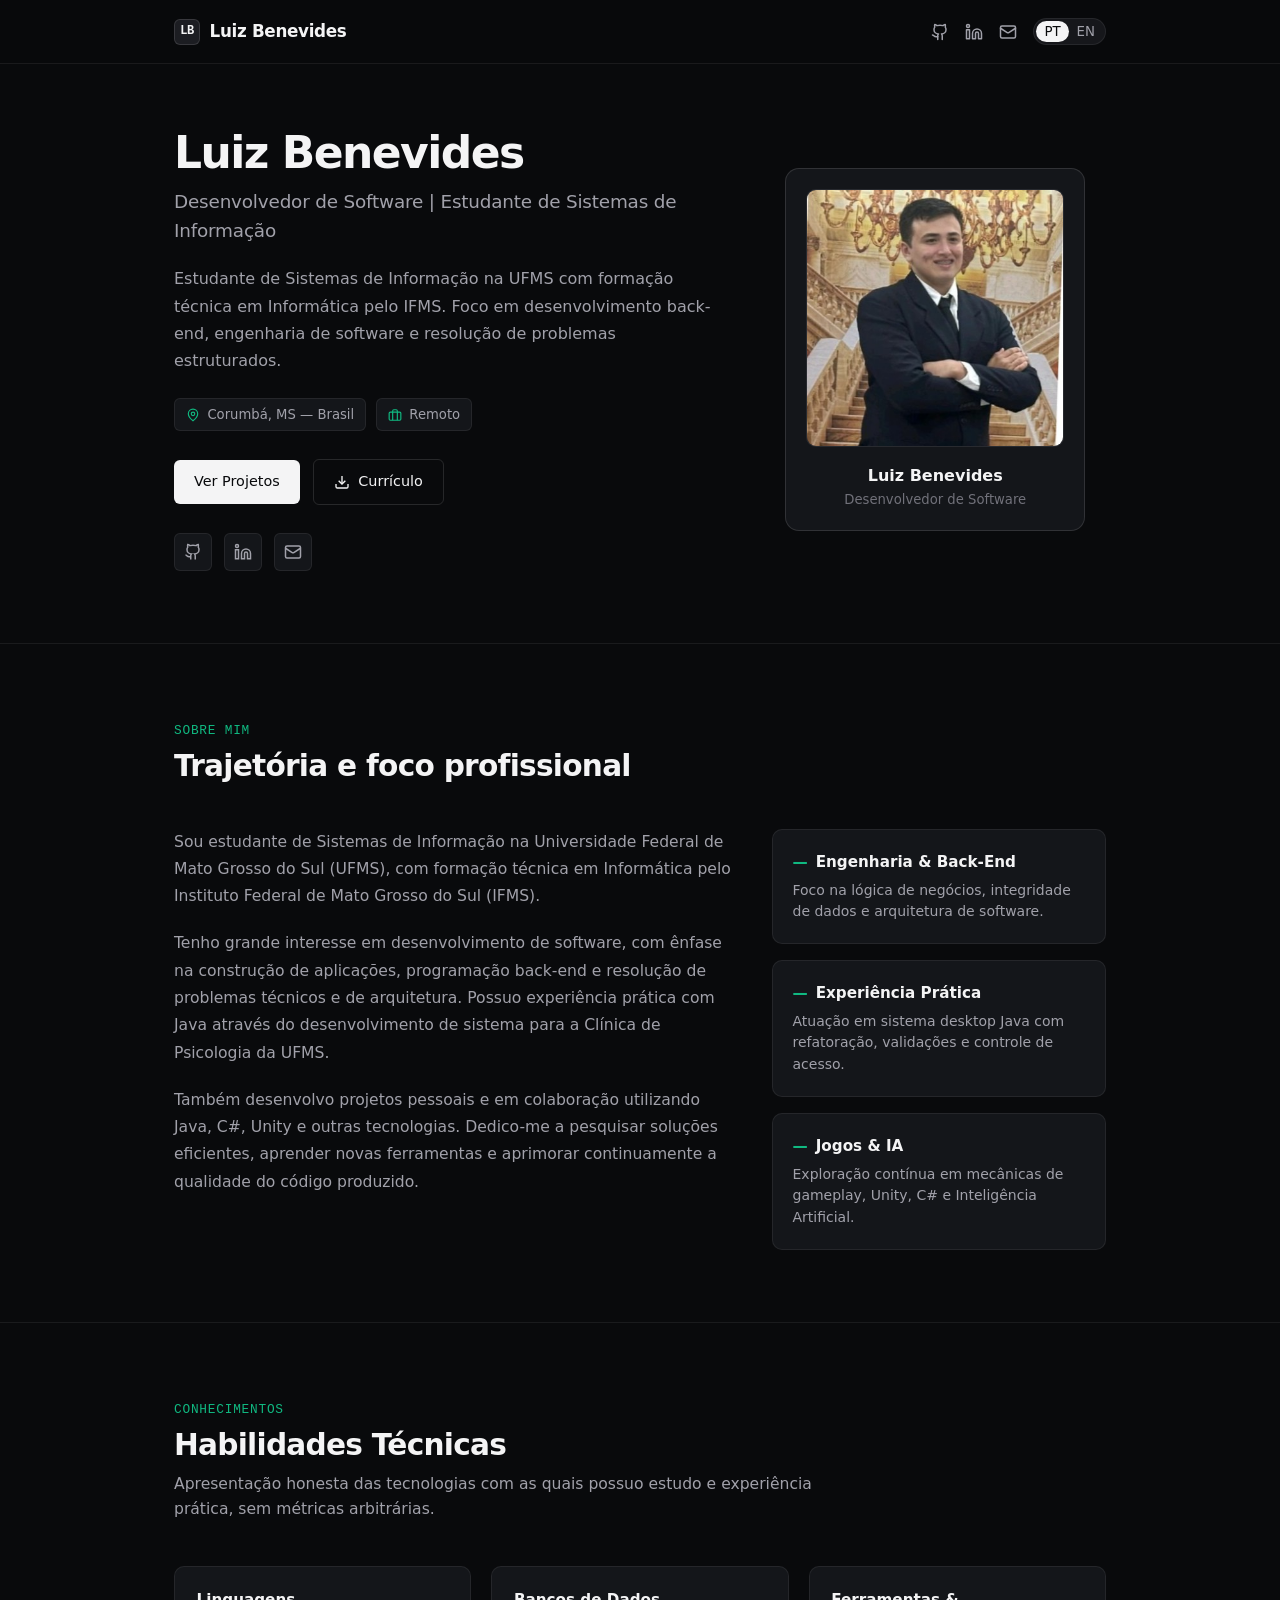
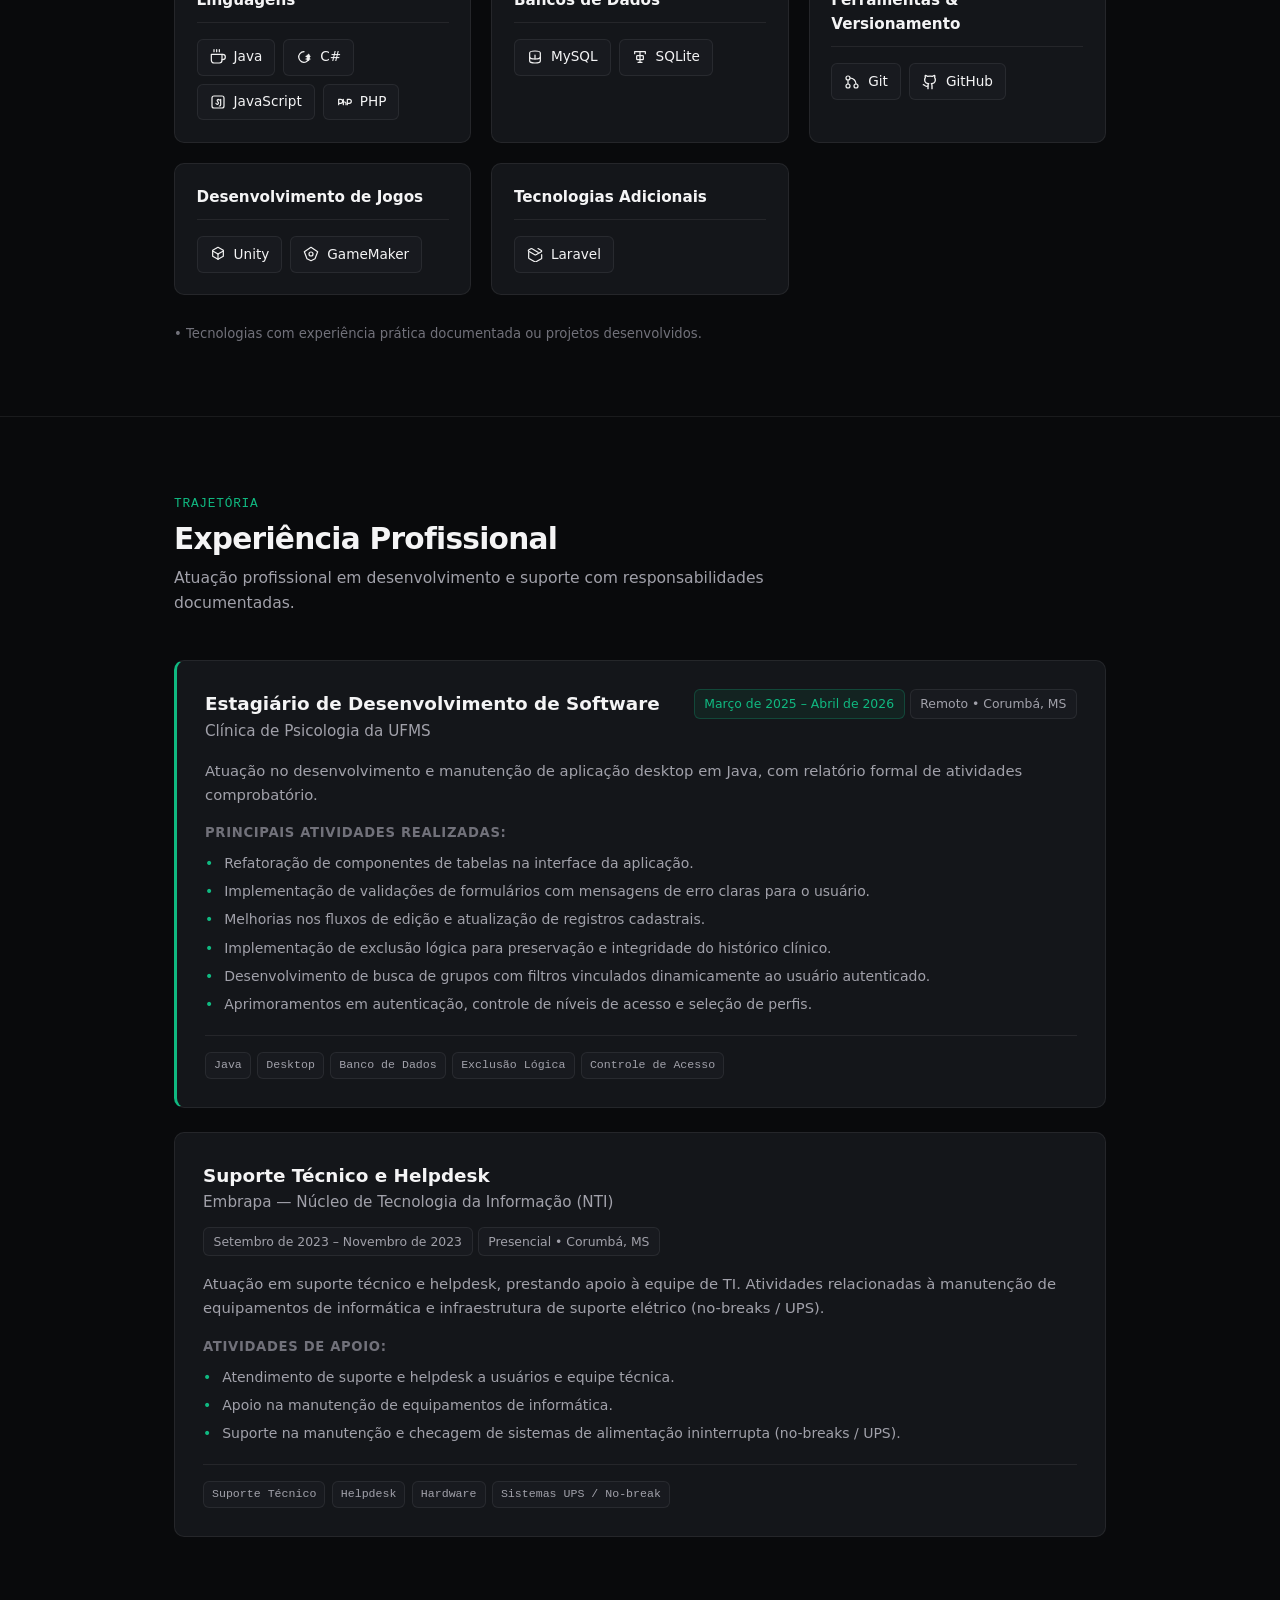
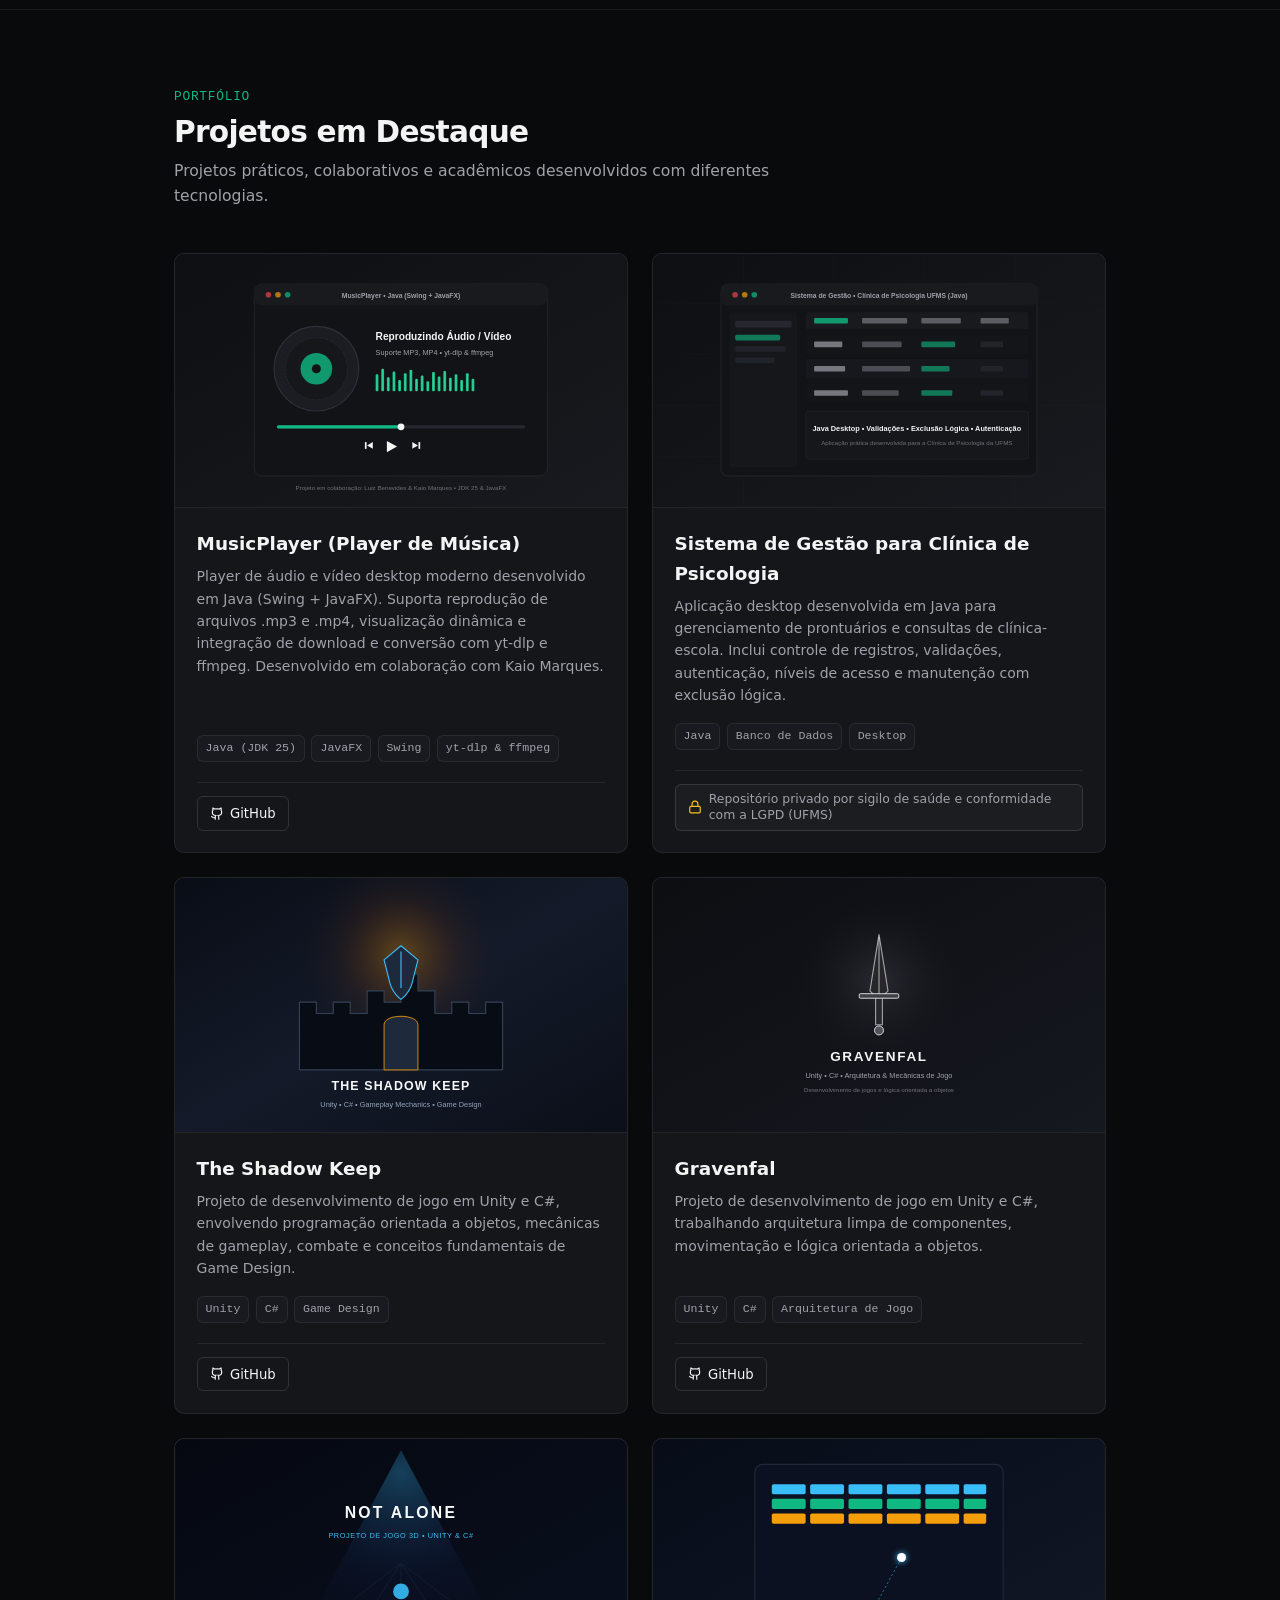
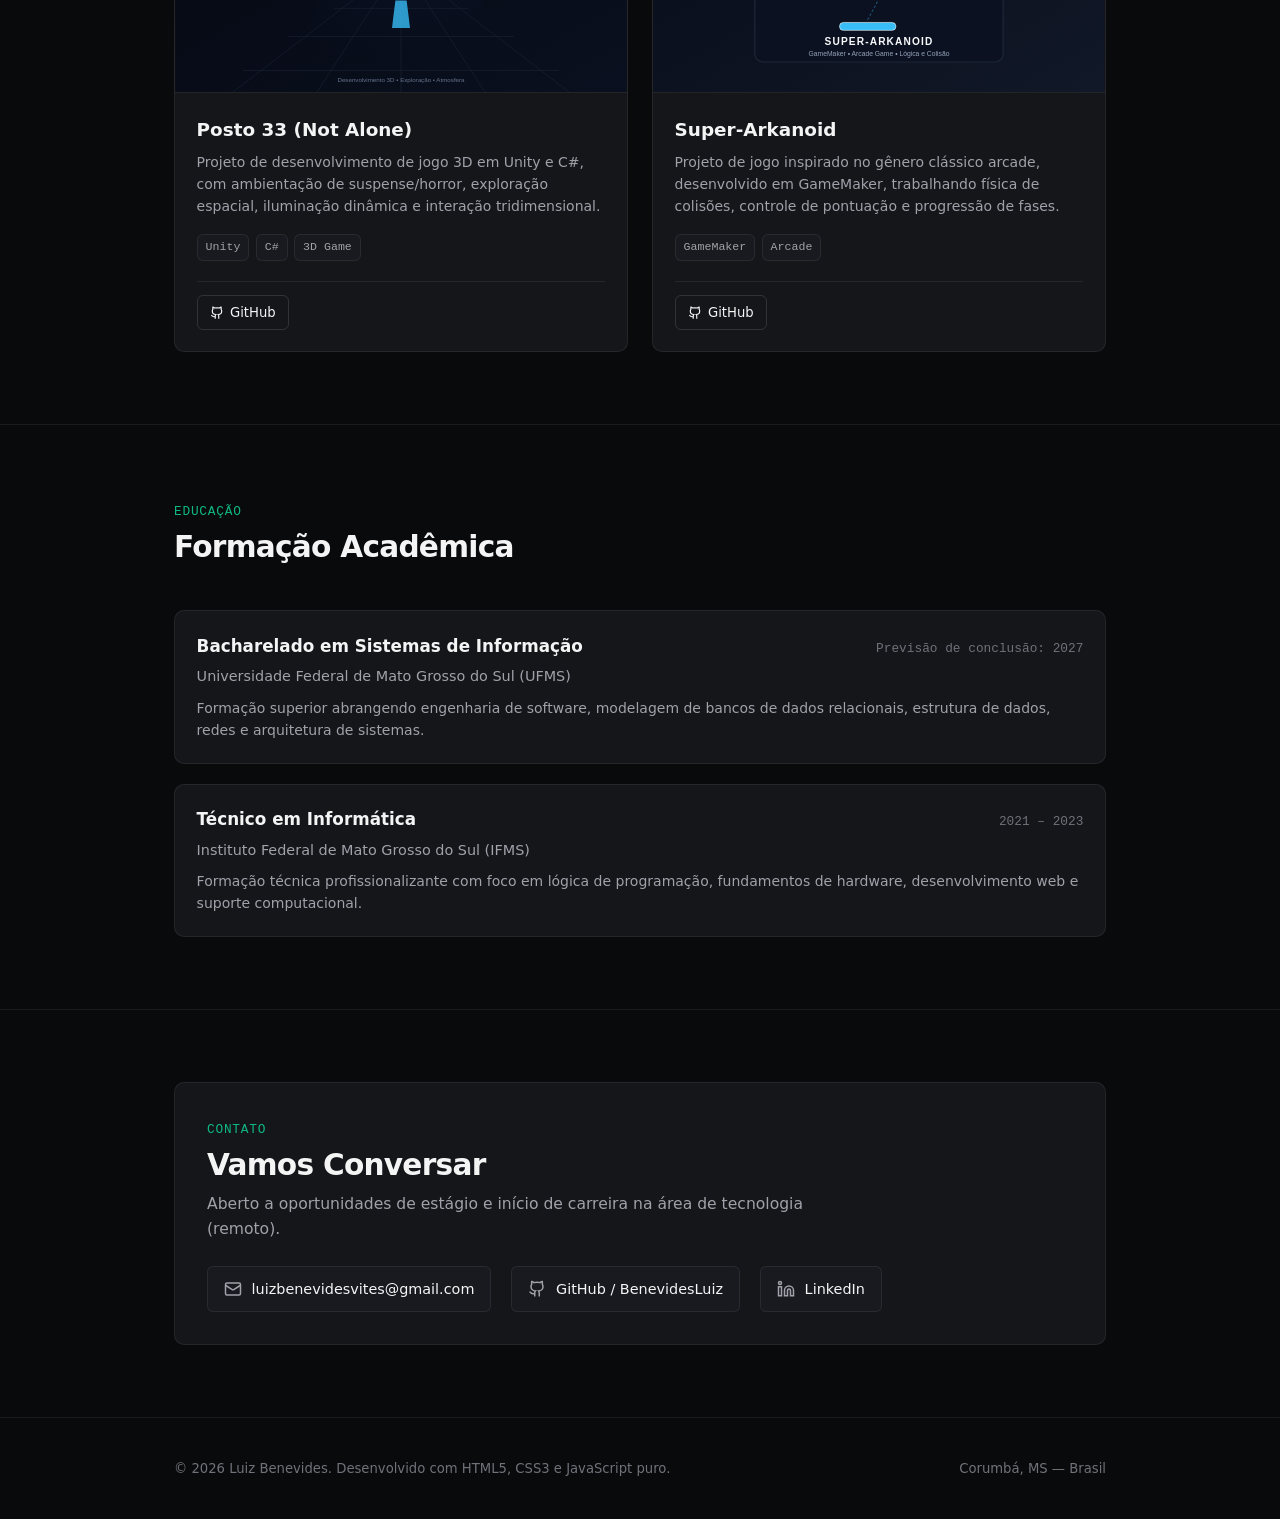
==== index.html @ 34d657f1 "feat: implementa portfolio profissional dark minimalista com i18n e curriculos ats" ====
<!DOCTYPE html>
<html lang="pt-BR">
<head>
  <meta charset="UTF-8">
  <meta name="viewport" content="width=device-width, initial-scale=1.0">
  <meta name="color-scheme" content="dark">
  
  <title>Luiz Benevides | Desenvolvedor de Software | Sistemas de Informação</title>
  
  <!-- SEO & Metadados -->
  <meta name="description" content="Portfólio profissional de Luiz Benevides. Desenvolvedor de Software com preferência em Back-End e Engenharia de Software. Estudante de Sistemas de Informação (UFMS).">
  <meta name="author" content="Luiz Benevides">
  <meta name="robots" content="index, follow">
  <link rel="canonical" href="https://benevidesluiz.github.io/">

  <!-- Open Graph -->
  <meta property="og:type" content="website">
  <meta property="og:url" content="https://benevidesluiz.github.io/">
  <meta property="og:title" content="Luiz Benevides | Desenvolvedor de Software">
  <meta property="og:description" content="Portfólio profissional de Luiz Benevides. Projetos práticos em Java, Unity, C#, bancos de dados e desenvolvimento de software.">
  <meta property="og:image" content="assets/images/luiz-benevides.jpg">
  <meta property="og:locale" content="pt_BR">
  <meta property="og:locale:alternate" content="en_US">

  <!-- Favicon SVG -->
  <link rel="icon" type="image/svg+xml" href="assets/icons/favicon.svg">

  <!-- Estilos CSS -->
  <link rel="stylesheet" href="css/style.css">
</head>
<body>
  <!-- Link acessível para navegação por teclado -->
  <a href="#main-content" class="skip-link" data-i18n="skipLink">Pular para o conteúdo principal</a>

  <!-- =========================================================================
       Cabeçalho Minimalista
       ========================================================================= -->
  <header class="site-header">
    <div class="container nav-container">
      <a href="#inicio" class="logo" aria-label="Luiz Benevides">
        <span class="logo-symbol" aria-hidden="true">LB</span>
        <span>Luiz Benevides</span>
      </a>

      <!-- Ações Rápidas: Redes Sociais e Seletor de Idioma -->
      <div class="nav-right-actions">
        <a href="https://github.com/BenevidesLuiz" target="_blank" rel="noopener noreferrer" class="header-social-link" aria-label="GitHub de Luiz Benevides">
          <svg viewBox="0 0 24 24" fill="none" stroke="currentColor" stroke-width="2" stroke-linecap="round" stroke-linejoin="round" aria-hidden="true"><path d="M15 22v-4a4.8 4.8 0 0 0-1-3.5c3 0 6-2 6-5.5.08-1.25-.27-2.48-1-3.5.28-1.15.28-2.35 0-3.5 0 0-1 0-3 1.5-2.64-.5-5.36-.5-8 0C6 2 5 2 5 2c-.3 1.15-.3 2.35 0 3.5A5.403 5.403 0 0 0 4 9c0 3.5 3 5.5 6 5.5-.39.49-.68 1.05-.85 1.65-.17.6-.22 1.23-.15 1.85v4"></path><path d="M9 18c-4.51 2-5-2-7-2"></path></svg>
        </a>
        <a href="https://www.linkedin.com/in/luiz-felipe-quevedo-benevides-a26a342bb/" target="_blank" rel="noopener noreferrer" class="header-social-link" aria-label="LinkedIn de Luiz Benevides">
          <svg viewBox="0 0 24 24" fill="none" stroke="currentColor" stroke-width="2" stroke-linecap="round" stroke-linejoin="round" aria-hidden="true"><path d="M16 8a6 6 0 0 1 6 6v7h-4v-7a2 2 0 0 0-2-2 2 2 0 0 0-2 2v7h-4v-7a6 6 0 0 1 6-6z"></path><rect x="2" y="9" width="4" height="12"></rect><circle cx="4" cy="4" r="2"></circle></svg>
        </a>
        <a href="mailto:luizbenevidesvites@gmail.com" class="header-social-link" aria-label="E-mail de Luiz Benevides">
          <svg viewBox="0 0 24 24" fill="none" stroke="currentColor" stroke-width="2" stroke-linecap="round" stroke-linejoin="round" aria-hidden="true"><rect width="20" height="16" x="2" y="4" rx="2"></rect><path d="m22 7-8.97 5.7a1.94 1.94 0 0 1-2.06 0L2 7"></path></svg>
        </a>

        <!-- Seletor de Idioma -->
        <div class="lang-switch" role="group" aria-label="Seleção de idioma">
          <button type="button" class="lang-btn active" data-lang="pt" aria-pressed="true">PT</button>
          <button type="button" class="lang-btn" data-lang="en" aria-pressed="false">EN</button>
        </div>
      </div>
    </div>
  </header>

  <!-- =========================================================================
       Conteúdo Principal
       ========================================================================= -->
  <main id="main-content">
    
    <!-- -----------------------------------------------------------------------
         1. Seção Apresentação (Hero)
         ----------------------------------------------------------------------- -->
    <section id="inicio" class="section hero-section">
      <div class="container">
        <div class="hero-grid">
          <div class="hero-content">
            <h1 class="hero-title">Luiz Benevides</h1>
            <p class="hero-role" data-i18n="heroRole">Desenvolvedor de Software | Estudante de Sistemas de Informação</p>

            <p class="hero-bio" data-i18n="heroBio">
              Estudante de Sistemas de Informação na UFMS com formação técnica em Informática pelo IFMS. Foco em desenvolvimento back-end, engenharia de software e resolução de problemas estruturados.
            </p>

            <!-- Metadados de Localização e Modalidade -->
            <div class="hero-chips">
              <span class="info-chip">
                <svg viewBox="0 0 24 24" fill="none" stroke="currentColor" stroke-width="2" aria-hidden="true"><path d="M20 10c0 6-8 12-8 12s-8-6-8-12a8 8 0 0 1 16 0Z"></path><circle cx="12" cy="10" r="3"></circle></svg>
                <span data-i18n="chipLocation">Corumbá, MS — Brasil</span>
              </span>
              <span class="info-chip">
                <svg viewBox="0 0 24 24" fill="none" stroke="currentColor" stroke-width="2" aria-hidden="true"><rect width="20" height="14" x="2" y="7" rx="2" ry="2"></rect><path d="M16 21V5a2 2 0 0 0-2-2h-4a2 2 0 0 0-2 2v16"></path></svg>
                <span data-i18n="chipModality">Remoto</span>
              </span>
            </div>

            <!-- Botões Principais -->
            <div class="hero-actions">
              <a href="#projetos" class="btn btn-primary" data-i18n="btnViewProjects">Ver Projetos</a>
              <!-- Botão Currículo (abre e/ou baixa direto o PDF ATS no idioma ativo) -->
              <a href="assets/docs/Luiz_Benevides_CV_PT.pdf" download="Luiz_Benevides_CV_PT.pdf" target="_blank" class="btn btn-outline" id="download-cv-btn" aria-label="Abrir e baixar Currículo em PDF">
                <svg class="btn-icon" viewBox="0 0 24 24" fill="none" stroke="currentColor" stroke-width="2" aria-hidden="true"><path d="M21 15v4a2 2 0 0 1-2 2H5a2 2 0 0 1-2-2v-4"></path><polyline points="7 10 12 15 17 10"></polyline><line x1="12" y1="15" x2="12" y2="3"></line></svg>
                <span data-i18n="btnCV">Currículo</span>
              </a>
            </div>

            <!-- Links Rápidos de Redes Sociais no Hero -->
            <div class="hero-socials">
              <a href="https://github.com/BenevidesLuiz" target="_blank" rel="noopener noreferrer" class="social-link" aria-label="GitHub de Luiz Benevides">
                <svg viewBox="0 0 24 24" fill="none" stroke="currentColor" stroke-width="2" aria-hidden="true"><path d="M15 22v-4a4.8 4.8 0 0 0-1-3.5c3 0 6-2 6-5.5.08-1.25-.27-2.48-1-3.5.28-1.15.28-2.35 0-3.5 0 0-1 0-3 1.5-2.64-.5-5.36-.5-8 0C6 2 5 2 5 2c-.3 1.15-.3 2.35 0 3.5A5.403 5.403 0 0 0 4 9c0 3.5 3 5.5 6 5.5-.39.49-.68 1.05-.85 1.65-.17.6-.22 1.23-.15 1.85v4"></path><path d="M9 18c-4.51 2-5-2-7-2"></path></svg>
              </a>
              <a href="https://www.linkedin.com/in/luiz-felipe-quevedo-benevides-a26a342bb/" target="_blank" rel="noopener noreferrer" class="social-link" aria-label="LinkedIn de Luiz Benevides">
                <svg viewBox="0 0 24 24" fill="none" stroke="currentColor" stroke-width="2" aria-hidden="true"><path d="M16 8a6 6 0 0 1 6 6v7h-4v-7a2 2 0 0 0-2-2 2 2 0 0 0-2 2v7h-4v-7a6 6 0 0 1 6-6z"></path><rect x="2" y="9" width="4" height="12"></rect><circle cx="4" cy="4" r="2"></circle></svg>
              </a>
              <a href="mailto:luizbenevidesvites@gmail.com" class="social-link" aria-label="Enviar e-mail para luizbenevidesvites@gmail.com">
                <svg viewBox="0 0 24 24" fill="none" stroke="currentColor" stroke-width="2" aria-hidden="true"><rect width="20" height="16" x="2" y="4" rx="2"></rect><path d="m22 7-8.97 5.7a1.94 1.94 0 0 1-2.06 0L2 7"></path></svg>
              </a>
            </div>
          </div>

          <!-- Moldura com a Foto Real de Luiz Benevides -->
          <div class="hero-visual">
            <div class="hero-photo-card">
              <div class="hero-photo-frame">
                <img src="assets/images/luiz-benevides.jpg" alt="Foto de perfil de Luiz Benevides" class="hero-avatar-img" width="300" height="300" loading="eager">
              </div>
              <div class="hero-photo-info">
                <p class="hero-photo-name">Luiz Benevides</p>
                <p class="hero-photo-sub" data-i18n="avatarCaption">Desenvolvedor de Software</p>
              </div>
            </div>
          </div>
        </div>
      </div>
    </section>

    <!-- -----------------------------------------------------------------------
         2. Seção Sobre Mim
         ----------------------------------------------------------------------- -->
    <section id="sobre" class="section section-divider">
      <div class="container">
        <header class="section-header">
          <span class="section-tag" data-i18n="aboutTag">Sobre mim</span>
          <h2 class="section-title" data-i18n="aboutTitle">Trajetória e foco profissional</h2>
        </header>

        <div class="about-grid">
          <div class="about-text">
            <p data-i18n="aboutP1">
              Sou estudante de Sistemas de Informação na Universidade Federal de Mato Grosso do Sul (UFMS), com formação técnica em Informática pelo Instituto Federal de Mato Grosso do Sul (IFMS).
            </p>
            <p data-i18n="aboutP2">
              Tenho grande interesse em desenvolvimento de software, com ênfase na construção de aplicações, programação back-end e resolução de problemas técnicos e de arquitetura. Possuo experiência prática com Java através do desenvolvimento de sistema para a Clínica de Psicologia da UFMS.
            </p>
            <p data-i18n="aboutP3">
              Também desenvolvo projetos pessoais e em colaboração utilizando Java, C#, Unity e outras tecnologias. Dedico-me a pesquisar soluções eficientes, aprender novas ferramentas e aprimorar continuamente a qualidade do código produzido.
            </p>
          </div>

          <div class="about-highlights">
            <div class="highlight-box">
              <h3 class="highlight-title" data-i18n="pillar1Title">Engenharia &amp; Back-End</h3>
              <p class="highlight-desc" data-i18n="pillar1Desc">
                Foco na lógica de negócios, integridade de dados e arquitetura de software.
              </p>
            </div>

            <div class="highlight-box">
              <h3 class="highlight-title" data-i18n="pillar2Title">Experiência Prática</h3>
              <p class="highlight-desc" data-i18n="pillar2Desc">
                Atuação em sistema desktop Java com refatoração, validações e controle de acesso.
              </p>
            </div>

            <div class="highlight-box">
              <h3 class="highlight-title" data-i18n="pillar3Title">Jogos &amp; IA</h3>
              <p class="highlight-desc" data-i18n="pillar3Desc">
                Exploração contínua em mecânicas de gameplay, Unity, C# e Inteligência Artificial.
              </p>
            </div>
          </div>
        </div>
      </div>
    </section>

    <!-- -----------------------------------------------------------------------
         3. Seção Habilidades Técnicas (Com Ícones em Cada Tecnologia)
         ----------------------------------------------------------------------- -->
    <section id="habilidades" class="section section-divider">
      <div class="container">
        <header class="section-header">
          <span class="section-tag" data-i18n="skillsTag">Conhecimentos</span>
          <h2 class="section-title" data-i18n="skillsTitle">Habilidades Técnicas</h2>
          <p class="section-desc" data-i18n="skillsDesc">
            Apresentação honesta das tecnologias com as quais possuo estudo e experiência prática, sem métricas arbitrárias.
          </p>
        </header>

        <div class="skills-grid">
          <!-- Linguagens -->
          <article class="skill-category-card">
            <h3 class="skill-category-title" data-i18n="skillsCatLanguages">Linguagens</h3>
            <ul class="skill-badges">
              <li class="skill-badge">
                <img src="assets/icons/java.svg" alt="" class="skill-icon" aria-hidden="true">
                <span>Java</span>
              </li>
              <li class="skill-badge">
                <img src="assets/icons/csharp.svg" alt="" class="skill-icon" aria-hidden="true">
                <span>C#</span>
              </li>
              <li class="skill-badge">
                <img src="assets/icons/javascript.svg" alt="" class="skill-icon" aria-hidden="true">
                <span>JavaScript</span>
              </li>
              <li class="skill-badge">
                <img src="assets/icons/php.svg" alt="" class="skill-icon" aria-hidden="true">
                <span>PHP</span>
              </li>
            </ul>
          </article>

          <!-- Bancos de Dados -->
          <article class="skill-category-card">
            <h3 class="skill-category-title" data-i18n="skillsCatDatabases">Bancos de Dados</h3>
            <ul class="skill-badges">
              <li class="skill-badge">
                <img src="assets/icons/mysql.svg" alt="" class="skill-icon" aria-hidden="true">
                <span>MySQL</span>
              </li>
              <li class="skill-badge">
                <img src="assets/icons/sqlite.svg" alt="" class="skill-icon" aria-hidden="true">
                <span>SQLite</span>
              </li>
            </ul>
          </article>

          <!-- Ferramentas & Versionamento -->
          <article class="skill-category-card">
            <h3 class="skill-category-title" data-i18n="skillsCatTools">Ferramentas &amp; Versionamento</h3>
            <ul class="skill-badges">
              <li class="skill-badge">
                <img src="assets/icons/git.svg" alt="" class="skill-icon" aria-hidden="true">
                <span>Git</span>
              </li>
              <li class="skill-badge">
                <img src="assets/icons/github.svg" alt="" class="skill-icon" aria-hidden="true">
                <span>GitHub</span>
              </li>
            </ul>
          </article>

          <!-- Desenvolvimento de Jogos -->
          <article class="skill-category-card">
            <h3 class="skill-category-title" data-i18n="skillsCatGameDev">Desenvolvimento de Jogos</h3>
            <ul class="skill-badges">
              <li class="skill-badge">
                <img src="assets/icons/unity.svg" alt="" class="skill-icon" aria-hidden="true">
                <span>Unity</span>
              </li>
              <li class="skill-badge">
                <img src="assets/icons/gamemaker.svg" alt="" class="skill-icon" aria-hidden="true">
                <span>GameMaker</span>
              </li>
            </ul>
          </article>

          <!-- Tecnologias Adicionais -->
          <article class="skill-category-card">
            <h3 class="skill-category-title" data-i18n="skillsCatAdditional">Tecnologias Adicionais</h3>
            <ul class="skill-badges">
              <li class="skill-badge">
                <img src="assets/icons/laravel.svg" alt="" class="skill-icon" aria-hidden="true">
                <span>Laravel</span>
              </li>
            </ul>
          </article>
        </div>

        <p class="skills-note" data-i18n="skillsNote">
          • Tecnologias com experiência prática documentada ou projetos desenvolvidos.
        </p>
      </div>
    </section>

    <!-- -----------------------------------------------------------------------
         4. Seção Experiência Profissional
         ----------------------------------------------------------------------- -->
    <section id="experiencia" class="section section-divider">
      <div class="container">
        <header class="section-header">
          <span class="section-tag" data-i18n="expTag">Trajetória</span>
          <h2 class="section-title" data-i18n="expTitle">Experiência Profissional</h2>
          <p class="section-desc" data-i18n="expDesc">
            Atuação profissional em desenvolvimento e suporte com responsabilidades documentadas.
          </p>
        </header>

        <div class="experience-list">
          
          <!-- Experiência 1: Clínica de Psicologia da UFMS -->
          <article class="experience-card featured">
            <header class="exp-header">
              <div>
                <h3 class="exp-role-title" data-i18n="expPsicoTitle">Estagiário de Desenvolvimento de Software</h3>
                <p class="exp-company" data-i18n="expPsicoCompany">Clínica de Psicologia da UFMS</p>
              </div>
              <div class="exp-meta">
                <span class="exp-badge status-active" data-i18n="expPsicoPeriod">Março de 2025 – Abril de 2026</span>
                <span class="exp-badge" data-i18n="expPsicoBadge">Remoto • Corumbá, MS</span>
              </div>
            </header>

            <p class="exp-desc" data-i18n="expPsicoDesc">
              Atuação no desenvolvimento e manutenção de aplicação desktop em Java, com relatório formal de atividades comprobatório.
            </p>

            <h4 class="exp-tasks-title" data-i18n="expPsicoTasksTitle">Principais Atividades Realizadas:</h4>
            <ul class="exp-tasks-list">
              <li class="exp-task-item" data-i18n="expPsicoTask1">Refatoração de componentes de tabelas na interface da aplicação.</li>
              <li class="exp-task-item" data-i18n="expPsicoTask2">Implementação de validações de formulários com mensagens de erro claras para o usuário.</li>
              <li class="exp-task-item" data-i18n="expPsicoTask3">Melhorias nos fluxos de edição e atualização de registros cadastrais.</li>
              <li class="exp-task-item" data-i18n="expPsicoTask4">Implementação de exclusão lógica para preservação e integridade do histórico clínico.</li>
              <li class="exp-task-item" data-i18n="expPsicoTask5">Desenvolvimento de busca de grupos com filtros vinculados dinamicamente ao usuário autenticado.</li>
              <li class="exp-task-item" data-i18n="expPsicoTask6">Aprimoramentos em autenticação, controle de níveis de acesso e seleção de perfis.</li>
            </ul>

            <footer class="exp-footer-tags">
              <span class="exp-tag">Java</span>
              <span class="exp-tag">Desktop</span>
              <span class="exp-tag">Banco de Dados</span>
              <span class="exp-tag">Exclusão Lógica</span>
              <span class="exp-tag">Controle de Acesso</span>
            </footer>
          </article>

          <!-- Experiência 2: Embrapa NTI (Período: 09/2023 a 11/2023) -->
          <article class="experience-card">
            <header class="exp-header">
              <div>
                <h3 class="exp-role-title" data-i18n="expEmbrapaTitle">Suporte Técnico e Helpdesk</h3>
                <p class="exp-company" data-i18n="expEmbrapaCompany">Embrapa — Núcleo de Tecnologia da Informação (NTI)</p>
              </div>
              <div class="exp-meta">
                <span class="exp-badge" data-i18n="expEmbrapaPeriod">Setembro de 2023 – Novembro de 2023</span>
                <span class="exp-badge" data-i18n="expEmbrapaBadge">Presencial • Corumbá, MS</span>
              </div>
            </header>

            <p class="exp-desc" data-i18n="expEmbrapaDesc">
              Atuação em suporte técnico e helpdesk, prestando apoio à equipe de TI. Atividades relacionadas à manutenção de equipamentos de informática e infraestrutura de suporte elétrico (no-breaks / UPS).
            </p>

            <h4 class="exp-tasks-title" data-i18n="expEmbrapaTasksTitle">Atividades de Apoio:</h4>
            <ul class="exp-tasks-list">
              <li class="exp-task-item" data-i18n="expEmbrapaTask1">Atendimento de suporte e helpdesk a usuários e equipe técnica.</li>
              <li class="exp-task-item" data-i18n="expEmbrapaTask2">Apoio na manutenção de equipamentos de informática.</li>
              <li class="exp-task-item" data-i18n="expEmbrapaTask3">Suporte na manutenção e checagem de sistemas de alimentação ininterrupta (no-breaks / UPS).</li>
            </ul>

            <footer class="exp-footer-tags">
              <span class="exp-tag">Suporte Técnico</span>
              <span class="exp-tag">Helpdesk</span>
              <span class="exp-tag">Hardware</span>
              <span class="exp-tag">Sistemas UPS / No-break</span>
            </footer>
          </article>

        </div>
      </div>
    </section>

    <!-- -----------------------------------------------------------------------
         5. Seção Projetos (Cartões Individuais)
         ----------------------------------------------------------------------- -->
    <section id="projetos" class="section section-divider">
      <div class="container">
        <header class="section-header">
          <span class="section-tag" data-i18n="projectsTag">Portfólio</span>
          <h2 class="section-title" data-i18n="projectsTitle">Projetos em Destaque</h2>
          <p class="section-desc" data-i18n="projectsDesc">
            Projetos práticos, colaborativos e acadêmicos desenvolvidos com diferentes tecnologias.
          </p>
        </header>

        <div class="projects-grid">
          
          <!-- Projeto 1: MusicPlayer (Player de Música e Vídeo) -->
          <article class="project-card">
            <div class="project-media-wrap">
              <img src="assets/images/projects/player-musica.svg" alt="Preview da interface do MusicPlayer" class="project-img" width="800" height="450" loading="lazy">
            </div>
            <div class="project-body">
              <h3 class="project-title" data-i18n="projectMusicTitle">MusicPlayer (Player de Música)</h3>
              <p class="project-desc" data-i18n="projectMusicDesc">
                Player de áudio e vídeo desktop moderno desenvolvido em Java (Swing + JavaFX). Suporta reprodução de arquivos .mp3 e .mp4, visualização dinâmica e integração de download e conversão com yt-dlp e ffmpeg. Desenvolvido em colaboração com Kaio Marques.
              </p>
              <div class="project-techs">
                <span class="tech-tag">Java (JDK 25)</span>
                <span class="tech-tag">JavaFX</span>
                <span class="tech-tag">Swing</span>
                <span class="tech-tag">yt-dlp &amp; ffmpeg</span>
              </div>
              <div class="project-actions">
                <a href="https://github.com/BenevidesLuiz/Player-de-Musica" target="_blank" rel="noopener noreferrer" class="project-link-btn" aria-label="Acessar repositório do MusicPlayer no GitHub">
                  <svg viewBox="0 0 24 24" fill="none" stroke="currentColor" stroke-width="2" aria-hidden="true"><path d="M15 22v-4a4.8 4.8 0 0 0-1-3.5c3 0 6-2 6-5.5.08-1.25-.27-2.48-1-3.5.28-1.15.28-2.35 0-3.5 0 0-1 0-3 1.5-2.64-.5-5.36-.5-8 0C6 2 5 2 5 2c-.3 1.15-.3 2.35 0 3.5A5.403 5.403 0 0 0 4 9c0 3.5 3 5.5 6 5.5-.39.49-.68 1.05-.85 1.65-.17.6-.22 1.23-.15 1.85v4"></path><path d="M9 18c-4.51 2-5-2-7-2"></path></svg>
                  <span data-i18n="btnSourceCode">GitHub</span>
                </a>
              </div>
            </div>
          </article>

          <!-- Projeto 2: Sistema de Gestão para Clínica de Psicologia (Privado LGPD) -->
          <article class="project-card">
            <div class="project-media-wrap">
              <img src="assets/images/projects/clinica-psicologia.svg" alt="Preview da interface do Sistema de Gestão para Clínica de Psicologia" class="project-img" width="800" height="450" loading="lazy">
            </div>
            <div class="project-body">
              <h3 class="project-title" data-i18n="projectPsicoTitle">Sistema de Gestão para Clínica de Psicologia</h3>
              <p class="project-desc" data-i18n="projectPsicoDesc">
                Aplicação desktop desenvolvida em Java para gerenciamento de prontuários e consultas de clínica-escola. Inclui controle de registros, validações, autenticação, níveis de acesso e manutenção com exclusão lógica.
              </p>
              <div class="project-techs">
                <span class="tech-tag">Java</span>
                <span class="tech-tag">Banco de Dados</span>
                <span class="tech-tag">Desktop</span>
              </div>
              <div class="project-actions">
                <!-- Informação transparente de confidencialidade/LGPD -->
                <span class="project-private-badge">
                  <svg viewBox="0 0 24 24" fill="none" stroke="currentColor" stroke-width="2" aria-hidden="true"><rect width="18" height="11" x="3" y="11" rx="2" ry="2"></rect><path d="M7 11V7a5 5 0 0 1 10 0v4"></path></svg>
                  <span data-i18n="projectPsicoPrivate">Repositório privado por sigilo de saúde e conformidade com a LGPD (UFMS)</span>
                </span>
              </div>
            </div>
          </article>

          <!-- Projeto 3: The Shadow Keep -->
          <article class="project-card">
            <div class="project-media-wrap">
              <img src="assets/images/projects/shadow-keep.svg" alt="Preview de The Shadow Keep" class="project-img" width="800" height="450" loading="lazy">
            </div>
            <div class="project-body">
              <h3 class="project-title" data-i18n="projectSkTitle">The Shadow Keep</h3>
              <p class="project-desc" data-i18n="projectSkDesc">
                Projeto de desenvolvimento de jogo em Unity e C#, envolvendo programação orientada a objetos, mecânicas de gameplay, combate e conceitos fundamentais de Game Design.
              </p>
              <div class="project-techs">
                <span class="tech-tag">Unity</span>
                <span class="tech-tag">C#</span>
                <span class="tech-tag">Game Design</span>
              </div>
              <div class="project-actions">
                <a href="https://github.com/BenevidesLuiz/The-Shadow-Keep" target="_blank" rel="noopener noreferrer" class="project-link-btn" aria-label="Acessar repositório The Shadow Keep no GitHub">
                  <svg viewBox="0 0 24 24" fill="none" stroke="currentColor" stroke-width="2" aria-hidden="true"><path d="M15 22v-4a4.8 4.8 0 0 0-1-3.5c3 0 6-2 6-5.5.08-1.25-.27-2.48-1-3.5.28-1.15.28-2.35 0-3.5 0 0-1 0-3 1.5-2.64-.5-5.36-.5-8 0C6 2 5 2 5 2c-.3 1.15-.3 2.35 0 3.5A5.403 5.403 0 0 0 4 9c0 3.5 3 5.5 6 5.5-.39.49-.68 1.05-.85 1.65-.17.6-.22 1.23-.15 1.85v4"></path><path d="M9 18c-4.51 2-5-2-7-2"></path></svg>
                  <span data-i18n="btnSourceCode">GitHub</span>
                </a>
              </div>
            </div>
          </article>

          <!-- Projeto 4: Gravenfal -->
          <article class="project-card">
            <div class="project-media-wrap">
              <img src="assets/images/projects/gravenfal.svg" alt="Preview de Gravenfal" class="project-img" width="800" height="450" loading="lazy">
            </div>
            <div class="project-body">
              <h3 class="project-title" data-i18n="projectGravenfalTitle">Gravenfal</h3>
              <p class="project-desc" data-i18n="projectGravenfalDesc">
                Projeto de desenvolvimento de jogo em Unity e C#, trabalhando arquitetura limpa de componentes, movimentação e lógica orientada a objetos.
              </p>
              <div class="project-techs">
                <span class="tech-tag">Unity</span>
                <span class="tech-tag">C#</span>
                <span class="tech-tag">Arquitetura de Jogo</span>
              </div>
              <div class="project-actions">
                <a href="https://github.com/BenevidesLuiz/Gravenfal" target="_blank" rel="noopener noreferrer" class="project-link-btn" aria-label="Acessar repositório Gravenfal no GitHub">
                  <svg viewBox="0 0 24 24" fill="none" stroke="currentColor" stroke-width="2" aria-hidden="true"><path d="M15 22v-4a4.8 4.8 0 0 0-1-3.5c3 0 6-2 6-5.5.08-1.25-.27-2.48-1-3.5.28-1.15.28-2.35 0-3.5 0 0-1 0-3 1.5-2.64-.5-5.36-.5-8 0C6 2 5 2 5 2c-.3 1.15-.3 2.35 0 3.5A5.403 5.403 0 0 0 4 9c0 3.5 3 5.5 6 5.5-.39.49-.68 1.05-.85 1.65-.17.6-.22 1.23-.15 1.85v4"></path><path d="M9 18c-4.51 2-5-2-7-2"></path></svg>
                  <span data-i18n="btnSourceCode">GitHub</span>
                </a>
              </div>
            </div>
          </article>

          <!-- Projeto 5: Posto 33 (Not Alone) -->
          <article class="project-card">
            <div class="project-media-wrap">
              <img src="assets/images/projects/not-alone.svg" alt="Preview do jogo 3D Posto 33" class="project-img" width="800" height="450" loading="lazy">
            </div>
            <div class="project-body">
              <h3 class="project-title" data-i18n="projectNaTitle">Posto 33 (Not Alone)</h3>
              <p class="project-desc" data-i18n="projectNaDesc">
                Projeto de desenvolvimento de jogo 3D em Unity e C#, com ambientação de suspense/horror, exploração espacial, iluminação dinâmica e interação tridimensional.
              </p>
              <div class="project-techs">
                <span class="tech-tag">Unity</span>
                <span class="tech-tag">C#</span>
                <span class="tech-tag">3D Game</span>
              </div>
              <div class="project-actions">
                <a href="https://github.com/KaioMarquesdeAlmeida/Posto-33-horror" target="_blank" rel="noopener noreferrer" class="project-link-btn" aria-label="Acessar repositório Posto-33-horror no GitHub">
                  <svg viewBox="0 0 24 24" fill="none" stroke="currentColor" stroke-width="2" aria-hidden="true"><path d="M15 22v-4a4.8 4.8 0 0 0-1-3.5c3 0 6-2 6-5.5.08-1.25-.27-2.48-1-3.5.28-1.15.28-2.35 0-3.5 0 0-1 0-3 1.5-2.64-.5-5.36-.5-8 0C6 2 5 2 5 2c-.3 1.15-.3 2.35 0 3.5A5.403 5.403 0 0 0 4 9c0 3.5 3 5.5 6 5.5-.39.49-.68 1.05-.85 1.65-.17.6-.22 1.23-.15 1.85v4"></path><path d="M9 18c-4.51 2-5-2-7-2"></path></svg>
                  <span data-i18n="btnSourceCode">GitHub</span>
                </a>
              </div>
            </div>
          </article>

          <!-- Projeto 6: Super-Arkanoid -->
          <article class="project-card">
            <div class="project-media-wrap">
              <img src="assets/images/projects/super-arkanoid.svg" alt="Preview do jogo Super-Arkanoid" class="project-img" width="800" height="450" loading="lazy">
            </div>
            <div class="project-body">
              <h3 class="project-title" data-i18n="projectArkTitle">Super-Arkanoid</h3>
              <p class="project-desc" data-i18n="projectArkDesc">
                Projeto de jogo inspirado no gênero clássico arcade, desenvolvido em GameMaker, trabalhando física de colisões, controle de pontuação e progressão de fases.
              </p>
              <div class="project-techs">
                <span class="tech-tag">GameMaker</span>
                <span class="tech-tag">Arcade</span>
              </div>
              <div class="project-actions">
                <a href="https://github.com/BenevidesLuiz/Super-Arkanoid" target="_blank" rel="noopener noreferrer" class="project-link-btn" aria-label="Acessar repositório do Super-Arkanoid no GitHub">
                  <svg viewBox="0 0 24 24" fill="none" stroke="currentColor" stroke-width="2" aria-hidden="true"><path d="M15 22v-4a4.8 4.8 0 0 0-1-3.5c3 0 6-2 6-5.5.08-1.25-.27-2.48-1-3.5.28-1.15.28-2.35 0-3.5 0 0-1 0-3 1.5-2.64-.5-5.36-.5-8 0C6 2 5 2 5 2c-.3 1.15-.3 2.35 0 3.5A5.403 5.403 0 0 0 4 9c0 3.5 3 5.5 6 5.5-.39.49-.68 1.05-.85 1.65-.17.6-.22 1.23-.15 1.85v4"></path><path d="M9 18c-4.51 2-5-2-7-2"></path></svg>
                  <span data-i18n="btnSourceCode">GitHub</span>
                </a>
              </div>
            </div>
          </article>

        </div>
      </div>
    </section>

    <!-- -----------------------------------------------------------------------
         6. Seção Formação Acadêmica (Clean e Direta)
         ----------------------------------------------------------------------- -->
    <section id="formacao" class="section section-divider">
      <div class="container">
        <header class="section-header">
          <span class="section-tag" data-i18n="eduTag">Educação</span>
          <h2 class="section-title" data-i18n="eduTitle">Formação Acadêmica</h2>
        </header>

        <div class="education-list">
          <article class="education-item">
            <div class="edu-item-header">
              <h3 class="edu-degree" data-i18n="eduBsiTitle">Bacharelado em Sistemas de Informação</h3>
              <span class="edu-period-tag" data-i18n="eduBsiPeriod">Previsão de conclusão: 2027</span>
            </div>
            <p class="edu-institution" data-i18n="eduBsiInstitution">Universidade Federal de Mato Grosso do Sul (UFMS)</p>
            <p class="edu-desc" data-i18n="eduBsiDesc">
              Formação superior abrangendo engenharia de software, modelagem de bancos de dados relacionais, estrutura de dados, redes e arquitetura de sistemas.
            </p>
          </article>

          <article class="education-item">
            <div class="edu-item-header">
              <h3 class="edu-degree" data-i18n="eduTecTitle">Técnico em Informática</h3>
              <span class="edu-period-tag" data-i18n="eduTecPeriod">2021 – 2023</span>
            </div>
            <p class="edu-institution" data-i18n="eduTecInstitution">Instituto Federal de Mato Grosso do Sul (IFMS)</p>
            <p class="edu-desc" data-i18n="eduTecDesc">
              Formação técnica profissionalizante com foco em lógica de programação, fundamentos de hardware, desenvolvimento web e suporte computacional.
            </p>
          </article>
        </div>
      </div>
    </section>

    <!-- -----------------------------------------------------------------------
         7. Seção Contato (Links Rápidos e Diretos)
         ----------------------------------------------------------------------- -->
    <section id="contato" class="section section-divider">
      <div class="container">
        <div class="contact-section-inner">
          <header class="section-header" style="margin-bottom: 1.5rem;">
            <span class="section-tag" data-i18n="contactTag">Contato</span>
            <h2 class="section-title" data-i18n="contactTitle">Vamos Conversar</h2>
            <p class="section-desc" data-i18n="contactDesc">
              Aberto a oportunidades de estágio e início de carreira na área de tecnologia (remoto).
            </p>
          </header>

          <div class="contact-direct-links">
            <!-- E-mail Direto (Link rápido mailto, exatamente como GitHub e LinkedIn) -->
            <a href="mailto:luizbenevidesvites@gmail.com" class="contact-direct-link" aria-label="Enviar e-mail para luizbenevidesvites@gmail.com">
              <svg viewBox="0 0 24 24" fill="none" stroke="currentColor" stroke-width="2" aria-hidden="true"><rect width="20" height="16" x="2" y="4" rx="2"></rect><path d="m22 7-8.97 5.7a1.94 1.94 0 0 1-2.06 0L2 7"></path></svg>
              <span>luizbenevidesvites@gmail.com</span>
            </a>

            <!-- GitHub Direto -->
            <a href="https://github.com/BenevidesLuiz" target="_blank" rel="noopener noreferrer" class="contact-direct-link" aria-label="Perfil do GitHub de Luiz Benevides">
              <svg viewBox="0 0 24 24" fill="none" stroke="currentColor" stroke-width="2" aria-hidden="true"><path d="M15 22v-4a4.8 4.8 0 0 0-1-3.5c3 0 6-2 6-5.5.08-1.25-.27-2.48-1-3.5.28-1.15.28-2.35 0-3.5 0 0-1 0-3 1.5-2.64-.5-5.36-.5-8 0C6 2 5 2 5 2c-.3 1.15-.3 2.35 0 3.5A5.403 5.403 0 0 0 4 9c0 3.5 3 5.5 6 5.5-.39.49-.68 1.05-.85 1.65-.17.6-.22 1.23-.15 1.85v4"></path><path d="M9 18c-4.51 2-5-2-7-2"></path></svg>
              <span>GitHub / BenevidesLuiz</span>
            </a>

            <!-- LinkedIn Direto -->
            <a href="https://www.linkedin.com/in/luiz-felipe-quevedo-benevides-a26a342bb/" target="_blank" rel="noopener noreferrer" class="contact-direct-link" aria-label="Perfil do LinkedIn de Luiz Benevides">
              <svg viewBox="0 0 24 24" fill="none" stroke="currentColor" stroke-width="2" aria-hidden="true"><path d="M16 8a6 6 0 0 1 6 6v7h-4v-7a2 2 0 0 0-2-2 2 2 0 0 0-2 2v7h-4v-7a6 6 0 0 1 6-6z"></path><rect x="2" y="9" width="4" height="12"></rect><circle cx="4" cy="4" r="2"></circle></svg>
              <span>LinkedIn</span>
            </a>
          </div>
        </div>
      </div>
    </section>

  </main>

  <!-- =========================================================================
       Rodapé Minimalista
       ========================================================================= -->
  <footer class="site-footer">
    <div class="container footer-inner">
      <p data-i18n="footerCopy">© 2026 Luiz Benevides. Desenvolvido com HTML5, CSS3 e JavaScript puro.</p>
      <p>Corumbá, MS — Brasil</p>
    </div>
  </footer>

  <script src="js/script.js" defer></script>
</body>
</html>
---- css/style.css ----
/* ==========================================================================
   PORTFÓLIO PROFISSIONAL - LUIZ BENEVIDES
   Desenvolvedor de Software | Sistemas de Informação
   Estética: Dark Minimalista (Grafite Neutro / Carvão / Vercel-like)
   ========================================================================== */

/* --------------------------------------------------------------------------
   1. Tokens de Design (Paleta Grafite Escura, Neutra e Sofisticada)
   -------------------------------------------------------------------------- */
:root {
  color-scheme: dark;

  /* Superfícies Neutras (Cinza Carvão / Grafite Profundo) */
  --bg-primary: #090a0c;
  --bg-secondary: #0f1013;
  --bg-card: #14161a;
  --bg-card-hover: #191c22;
  --bg-glass: rgba(9, 10, 12, 0.88);

  /* Bordas e Divisores Discretos */
  --border-subtle: rgba(255, 255, 255, 0.07);
  --border-card: rgba(255, 255, 255, 0.12);
  --border-card-hover: rgba(255, 255, 255, 0.22);

  /* Tipografia & Contrastes Neutros */
  --text-primary: #f4f4f5;
  --text-secondary: #a1a1aa;
  --text-muted: #71717a;
  --text-inverse: #090a0c;

  /* Acentos Sutis */
  --accent-primary: #f4f4f5;
  --accent-primary-hover: #ffffff;
  --accent-tech: #10b981;
  --accent-tech-bg: rgba(16, 185, 129, 0.08);
  --accent-tech-border: rgba(16, 185, 129, 0.25);

  /* Tipografia */
  --font-sans: system-ui, -apple-system, BlinkMacSystemFont, "Segoe UI", Roboto, "Helvetica Neue", Arial, sans-serif;
  --font-mono: ui-monospace, SFMono-Regular, Menlo, Monaco, Consolas, "Liberation Mono", "Courier New", monospace;

  /* Dimensões */
  --container-max: 980px;
  --header-height: 64px;
  --radius-sm: 6px;
  --radius-md: 10px;
  --radius-lg: 14px;
  --radius-full: 9999px;

  /* Transições */
  --transition-fast: 150ms ease;
  --transition-normal: 220ms cubic-bezier(0.4, 0, 0.2, 1);
}

/* --------------------------------------------------------------------------
   2. Reset & Estrutura Base
   -------------------------------------------------------------------------- */
*,
*::before,
*::after {
  box-sizing: border-box;
  margin: 0;
  padding: 0;
}

html {
  font-family: var(--font-sans);
  font-size: 16px;
  line-height: 1.6;
  scroll-behavior: smooth;
  scroll-padding-top: calc(var(--header-height) + 20px);
  -webkit-font-smoothing: antialiased;
  -moz-osx-font-smoothing: grayscale;
  background-color: var(--bg-primary);
  color: var(--text-primary);
}

body {
  min-height: 100vh;
  display: flex;
  flex-direction: column;
  overflow-x: hidden;
  background-color: var(--bg-primary);
  color: var(--text-primary);
}

img,
svg {
  display: block;
  max-width: 100%;
}

a {
  color: inherit;
  text-decoration: none;
  transition: color var(--transition-fast);
}

button {
  font-family: inherit;
  cursor: pointer;
  border: none;
  background: none;
}

ul,
ol {
  list-style: none;
}

/* Skip link de acessibilidade */
.skip-link {
  position: absolute;
  top: -100px;
  left: 1rem;
  background: var(--text-primary);
  color: var(--text-inverse);
  padding: 0.6rem 1.2rem;
  border-radius: var(--radius-sm);
  font-weight: 600;
  z-index: 1000;
  transition: top var(--transition-fast);
}

.skip-link:focus {
  top: 1rem;
  outline: 2px solid var(--accent-tech);
}

:focus-visible {
  outline: 2px solid var(--accent-tech);
  outline-offset: 3px;
}

.container {
  width: 100%;
  max-width: var(--container-max);
  margin-left: auto;
  margin-right: auto;
  padding-left: 1.5rem;
  padding-right: 1.5rem;
}

/* --------------------------------------------------------------------------
   3. Cabeçalho Minimalista (Sem Menu Superior, Apenas Identidade + Idioma)
   -------------------------------------------------------------------------- */
.site-header {
  position: sticky;
  top: 0;
  left: 0;
  right: 0;
  height: var(--header-height);
  background-color: var(--bg-glass);
  backdrop-filter: blur(12px);
  -webkit-backdrop-filter: blur(12px);
  border-bottom: 1px solid var(--border-subtle);
  z-index: 100;
}

.nav-container {
  display: flex;
  align-items: center;
  justify-content: space-between;
  height: 100%;
}

.logo {
  display: flex;
  align-items: center;
  gap: 0.6rem;
  color: var(--text-primary);
  font-weight: 600;
  font-size: 1.05rem;
  letter-spacing: -0.02em;
}

.logo:hover {
  color: var(--text-primary);
  opacity: 0.9;
}

.logo-symbol {
  width: 26px;
  height: 26px;
  border-radius: var(--radius-sm);
  background-color: #1c1d22;
  border: 1px solid var(--border-card);
  color: var(--text-primary);
  font-weight: 700;
  font-size: 0.75rem;
  display: flex;
  align-items: center;
  justify-content: center;
  font-family: var(--font-mono);
}

.nav-right-actions {
  display: flex;
  align-items: center;
  gap: 1rem;
}

.header-social-link {
  display: inline-flex;
  align-items: center;
  justify-content: center;
  color: var(--text-secondary);
  transition: color var(--transition-fast);
}

.header-social-link:hover {
  color: var(--text-primary);
}

.header-social-link svg {
  width: 18px;
  height: 18px;
}

/* Seletor de Idioma Discreto */
.lang-switch {
  display: inline-flex;
  align-items: center;
  background-color: #16171b;
  border: 1px solid var(--border-subtle);
  border-radius: var(--radius-full);
  padding: 2px;
  font-size: 0.75rem;
  font-weight: 600;
}

.lang-btn {
  padding: 3px 8px;
  border-radius: var(--radius-full);
  color: var(--text-secondary);
  transition: all var(--transition-fast);
}

.lang-btn.active {
  background-color: var(--text-primary);
  color: var(--text-inverse);
}

.lang-btn:hover:not(.active) {
  color: var(--text-primary);
}

/* --------------------------------------------------------------------------
   4. Botões e Ações
   -------------------------------------------------------------------------- */
.btn {
  display: inline-flex;
  align-items: center;
  justify-content: center;
  gap: 0.5rem;
  padding: 0.65rem 1.25rem;
  font-size: 0.9rem;
  font-weight: 500;
  border-radius: var(--radius-sm);
  transition: all var(--transition-fast);
  white-space: nowrap;
}

.btn-primary {
  background-color: var(--text-primary);
  color: var(--text-inverse);
}

.btn-primary:hover {
  background-color: #ffffff;
  color: var(--text-inverse);
  transform: translateY(-1px);
}

.btn-outline {
  background-color: transparent;
  color: var(--text-primary);
  border: 1px solid var(--border-card);
}

.btn-outline:hover {
  background-color: rgba(255, 255, 255, 0.05);
  border-color: rgba(255, 255, 255, 0.3);
  transform: translateY(-1px);
}

.btn-sm {
  padding: 0.4rem 0.8rem;
  font-size: 0.825rem;
}

.btn-icon {
  width: 16px;
  height: 16px;
}

/* --------------------------------------------------------------------------
   5. Estrutura das Seções
   -------------------------------------------------------------------------- */
.section {
  padding-top: 4.5rem;
  padding-bottom: 4.5rem;
}

.section-divider {
  border-top: 1px solid var(--border-subtle);
}

.section-header {
  margin-bottom: 2.75rem;
}

.section-tag {
  font-family: var(--font-mono);
  font-size: 0.8rem;
  font-weight: 500;
  color: var(--accent-tech);
  text-transform: uppercase;
  letter-spacing: 0.06em;
  display: inline-block;
  margin-bottom: 0.4rem;
}

.section-title {
  font-size: 1.85rem;
  font-weight: 700;
  letter-spacing: -0.025em;
  color: var(--text-primary);
  line-height: 1.25;
}

.section-desc {
  font-size: 0.975rem;
  color: var(--text-secondary);
  margin-top: 0.5rem;
  max-width: 650px;
}

/* --------------------------------------------------------------------------
   6. Seção Hero (Apresentação Profissional)
   -------------------------------------------------------------------------- */
.hero-section {
  padding-top: 4rem;
  padding-bottom: 4.5rem;
}

.hero-grid {
  display: grid;
  grid-template-columns: 1.35fr 0.85fr;
  align-items: center;
  gap: 3rem;
}

.hero-title {
  font-size: 2.75rem;
  font-weight: 800;
  letter-spacing: -0.035em;
  line-height: 1.15;
  color: var(--text-primary);
  margin-bottom: 0.5rem;
}

.hero-role {
  font-size: 1.15rem;
  font-weight: 500;
  color: var(--text-secondary);
  margin-bottom: 1.25rem;
  letter-spacing: -0.01em;
}

.hero-bio {
  font-size: 1rem;
  color: var(--text-secondary);
  line-height: 1.7;
  margin-bottom: 1.5rem;
  max-width: 560px;
}

.hero-chips {
  display: flex;
  flex-wrap: wrap;
  gap: 0.6rem;
  margin-bottom: 1.75rem;
}

.info-chip {
  display: inline-flex;
  align-items: center;
  gap: 0.45rem;
  padding: 0.3rem 0.7rem;
  border-radius: var(--radius-sm);
  background-color: #14161a;
  border: 1px solid var(--border-subtle);
  font-size: 0.825rem;
  color: var(--text-secondary);
}

.info-chip svg {
  width: 14px;
  height: 14px;
  color: var(--accent-tech);
}

.hero-actions {
  display: flex;
  flex-wrap: wrap;
  align-items: center;
  gap: 0.85rem;
  margin-bottom: 1.75rem;
}

.hero-socials {
  display: flex;
  align-items: center;
  gap: 0.75rem;
}

.social-link {
  display: inline-flex;
  align-items: center;
  justify-content: center;
  width: 38px;
  height: 38px;
  border-radius: var(--radius-sm);
  background-color: var(--bg-card);
  border: 1px solid var(--border-subtle);
  color: var(--text-secondary);
  transition: all var(--transition-fast);
}

.social-link:hover {
  color: var(--text-primary);
  border-color: var(--border-card-hover);
  background-color: var(--bg-card-hover);
}

.social-link svg {
  width: 18px;
  height: 18px;
}

/* Moldura para Foto Real */
.hero-visual {
  display: flex;
  justify-content: center;
}

.hero-photo-card {
  position: relative;
  width: 100%;
  max-width: 300px;
  background-color: var(--bg-card);
  border: 1px solid var(--border-card);
  border-radius: var(--radius-lg);
  padding: 1.25rem;
  transition: border-color var(--transition-fast);
}

.hero-photo-card:hover {
  border-color: var(--border-card-hover);
}

.hero-photo-frame {
  width: 100%;
  aspect-ratio: 1 / 1;
  border-radius: var(--radius-md);
  overflow: hidden;
  background-color: #181a1f;
  border: 1px solid var(--border-subtle);
  margin-bottom: 1rem;
}

.hero-avatar-img {
  width: 100%;
  height: 100%;
  object-fit: cover;
  object-position: center top;
}

.hero-photo-info {
  text-align: center;
}

.hero-photo-name {
  font-weight: 600;
  font-size: 1rem;
  color: var(--text-primary);
}

.hero-photo-sub {
  font-size: 0.825rem;
  color: var(--text-muted);
}

/* --------------------------------------------------------------------------
   7. Seção Sobre Mim
   -------------------------------------------------------------------------- */
.about-grid {
  display: grid;
  grid-template-columns: 1.25fr 0.75fr;
  gap: 2.5rem;
  align-items: start;
}

.about-text p {
  color: var(--text-secondary);
  font-size: 0.975rem;
  line-height: 1.75;
  margin-bottom: 1.25rem;
}

.about-text p strong {
  color: var(--text-primary);
}

.about-highlights {
  display: flex;
  flex-direction: column;
  gap: 1rem;
}

.highlight-box {
  background-color: var(--bg-card);
  border: 1px solid var(--border-subtle);
  border-radius: var(--radius-md);
  padding: 1.25rem;
  transition: border-color var(--transition-fast);
}

.highlight-box:hover {
  border-color: var(--border-card);
}

.highlight-title {
  font-size: 0.95rem;
  font-weight: 600;
  color: var(--text-primary);
  margin-bottom: 0.35rem;
  display: flex;
  align-items: center;
  gap: 0.5rem;
}

.highlight-title::before {
  content: "—";
  color: var(--accent-tech);
}

.highlight-desc {
  font-size: 0.875rem;
  color: var(--text-secondary);
  line-height: 1.55;
}

/* --------------------------------------------------------------------------
   8. Seção Habilidades Técnicas (Com Ícones em Cada Tecnologia)
   -------------------------------------------------------------------------- */
.skills-grid {
  display: grid;
  grid-template-columns: repeat(auto-fit, minmax(280px, 1fr));
  gap: 1.25rem;
}

.skill-category-card {
  background-color: var(--bg-card);
  border: 1px solid var(--border-subtle);
  border-radius: var(--radius-md);
  padding: 1.35rem;
  display: flex;
  flex-direction: column;
  transition: border-color var(--transition-fast);
}

.skill-category-card:hover {
  border-color: var(--border-card);
}

.skill-category-title {
  font-size: 0.95rem;
  font-weight: 600;
  color: var(--text-primary);
  margin-bottom: 1rem;
  padding-bottom: 0.6rem;
  border-bottom: 1px solid var(--border-subtle);
}

.skill-badges {
  display: flex;
  flex-wrap: wrap;
  gap: 0.5rem;
}

.skill-badge {
  display: inline-flex;
  align-items: center;
  gap: 0.5rem;
  padding: 0.4rem 0.75rem;
  border-radius: var(--radius-sm);
  background-color: #181a1f;
  border: 1px solid var(--border-subtle);
  color: var(--text-primary);
  font-size: 0.85rem;
  font-weight: 500;
  transition: all var(--transition-fast);
}

.skill-badge:hover {
  border-color: var(--border-card-hover);
  background-color: #1f2128;
}

/* Failsafe para ícones SVG sempre brancos e nítidos */
.skill-icon {
  width: 16px;
  height: 16px;
  flex-shrink: 0;
  filter: brightness(0) invert(0.95);
}

.skills-note {
  margin-top: 1.75rem;
  font-size: 0.825rem;
  color: var(--text-muted);
}

/* --------------------------------------------------------------------------
   9. Seção Experiência Profissional
   -------------------------------------------------------------------------- */
.experience-list {
  display: flex;
  flex-direction: column;
  gap: 1.5rem;
}

.experience-card {
  background-color: var(--bg-card);
  border: 1px solid var(--border-subtle);
  border-radius: var(--radius-md);
  padding: 1.75rem;
  transition: border-color var(--transition-fast);
}

.experience-card:hover {
  border-color: var(--border-card);
}

.experience-card.featured {
  border-left: 3px solid var(--accent-tech);
}

.exp-header {
  display: flex;
  justify-content: space-between;
  align-items: flex-start;
  flex-wrap: wrap;
  gap: 0.75rem;
  margin-bottom: 1rem;
}

.exp-role-title {
  font-size: 1.15rem;
  font-weight: 700;
  color: var(--text-primary);
}

.exp-company {
  font-size: 0.95rem;
  font-weight: 500;
  color: var(--text-secondary);
}

.exp-badge {
  display: inline-flex;
  align-items: center;
  gap: 0.4rem;
  padding: 0.25rem 0.6rem;
  border-radius: var(--radius-sm);
  font-size: 0.775rem;
  font-weight: 500;
  background-color: #181a1f;
  border: 1px solid var(--border-subtle);
  color: var(--text-secondary);
}

.exp-badge.status-active {
  color: var(--accent-tech);
  border-color: var(--accent-tech-border);
  background-color: var(--accent-tech-bg);
}

.exp-desc {
  color: var(--text-secondary);
  font-size: 0.925rem;
  line-height: 1.6;
  margin-bottom: 1rem;
}

.exp-tasks-title {
  font-size: 0.825rem;
  font-weight: 600;
  text-transform: uppercase;
  letter-spacing: 0.05em;
  color: var(--text-muted);
  margin-bottom: 0.6rem;
}

.exp-tasks-list {
  display: flex;
  flex-direction: column;
  gap: 0.45rem;
  margin-bottom: 1.25rem;
}

.exp-task-item {
  position: relative;
  padding-left: 1.2rem;
  font-size: 0.875rem;
  color: var(--text-secondary);
  line-height: 1.5;
}

.exp-task-item::before {
  content: "•";
  position: absolute;
  left: 0;
  color: var(--accent-tech);
}

.exp-footer-tags {
  display: flex;
  flex-wrap: wrap;
  gap: 0.4rem;
  padding-top: 1rem;
  border-top: 1px solid var(--border-subtle);
}

.exp-tag {
  font-family: var(--font-mono);
  font-size: 0.725rem;
  padding: 0.2rem 0.5rem;
  border-radius: var(--radius-sm);
  background-color: #181a1f;
  border: 1px solid var(--border-subtle);
  color: var(--text-secondary);
}

/* --------------------------------------------------------------------------
   10. Seção Projetos (Cartões Individuais)
   -------------------------------------------------------------------------- */
.projects-grid {
  display: grid;
  grid-template-columns: repeat(auto-fill, minmax(320px, 1fr));
  gap: 1.5rem;
}

.project-card {
  background-color: var(--bg-card);
  border: 1px solid var(--border-subtle);
  border-radius: var(--radius-md);
  overflow: hidden;
  display: flex;
  flex-direction: column;
  transition: border-color var(--transition-fast), transform var(--transition-fast);
}

.project-card:hover {
  border-color: var(--border-card-hover);
  transform: translateY(-2px);
}

.project-media-wrap {
  width: 100%;
  aspect-ratio: 16 / 9;
  background-color: #121316;
  overflow: hidden;
  border-bottom: 1px solid var(--border-subtle);
  display: flex;
  align-items: center;
  justify-content: center;
}

.project-img {
  width: 100%;
  height: 100%;
  object-fit: cover;
  object-position: center;
  display: block;
}

.project-body {
  padding: 1.35rem;
  display: flex;
  flex-direction: column;
  flex-grow: 1;
}

.project-title {
  font-size: 1.15rem;
  font-weight: 700;
  color: var(--text-primary);
  margin-bottom: 0.4rem;
}

.project-desc {
  font-size: 0.875rem;
  color: var(--text-secondary);
  line-height: 1.6;
  margin-bottom: 1rem;
  flex-grow: 1;
}

.project-techs {
  display: flex;
  flex-wrap: wrap;
  gap: 0.4rem;
  margin-bottom: 1.25rem;
}

.tech-tag {
  font-family: var(--font-mono);
  font-size: 0.725rem;
  padding: 0.2rem 0.5rem;
  border-radius: var(--radius-sm);
  background-color: #181a1f;
  border: 1px solid var(--border-subtle);
  color: var(--text-secondary);
}

.project-actions {
  display: flex;
  align-items: center;
  flex-wrap: wrap;
  gap: 0.6rem;
  padding-top: 0.85rem;
  border-top: 1px solid var(--border-subtle);
}

.project-link-btn {
  display: inline-flex;
  align-items: center;
  gap: 0.4rem;
  padding: 0.35rem 0.75rem;
  border-radius: var(--radius-sm);
  font-size: 0.825rem;
  font-weight: 500;
  border: 1px solid var(--border-card);
  background-color: transparent;
  color: var(--text-primary);
  transition: all var(--transition-fast);
}

.project-link-btn:hover {
  background-color: rgba(255, 255, 255, 0.05);
  border-color: rgba(255, 255, 255, 0.3);
}

.project-link-btn svg {
  width: 14px;
  height: 14px;
}

/* Badge explicativo para repositórios institucionais privados (LGPD) */
.project-private-badge {
  display: inline-flex;
  align-items: center;
  gap: 0.45rem;
  padding: 0.35rem 0.75rem;
  border-radius: var(--radius-sm);
  font-size: 0.775rem;
  font-weight: 500;
  border: 1px solid rgba(255, 255, 255, 0.12);
  background-color: rgba(255, 255, 255, 0.03);
  color: var(--text-secondary);
  line-height: 1.35;
}

.project-private-badge svg {
  width: 14px;
  height: 14px;
  flex-shrink: 0;
  color: #fbbf24;
}

/* --------------------------------------------------------------------------
   11. Seção Formação Acadêmica (Clean & Direta)
   -------------------------------------------------------------------------- */
.education-list {
  display: flex;
  flex-direction: column;
  gap: 1.25rem;
}

.education-item {
  background-color: var(--bg-card);
  border: 1px solid var(--border-subtle);
  border-radius: var(--radius-md);
  padding: 1.35rem;
  transition: border-color var(--transition-fast);
}

.education-item:hover {
  border-color: var(--border-card);
}

.edu-item-header {
  display: flex;
  justify-content: space-between;
  align-items: baseline;
  flex-wrap: wrap;
  gap: 0.5rem;
  margin-bottom: 0.35rem;
}

.edu-degree {
  font-size: 1.05rem;
  font-weight: 600;
  color: var(--text-primary);
}

.edu-period-tag {
  font-size: 0.8rem;
  color: var(--text-muted);
  font-family: var(--font-mono);
}

.edu-institution {
  font-size: 0.9rem;
  color: var(--text-secondary);
  margin-bottom: 0.6rem;
}

.edu-desc {
  font-size: 0.875rem;
  color: var(--text-secondary);
  line-height: 1.55;
}

/* --------------------------------------------------------------------------
   12. Seção Contato (Clean, Integrada, Direta com Links Rápidos)
   -------------------------------------------------------------------------- */
.contact-section-inner {
  background-color: var(--bg-card);
  border: 1px solid var(--border-subtle);
  border-radius: var(--radius-md);
  padding: 2rem;
}

.contact-direct-links {
  display: flex;
  flex-wrap: wrap;
  gap: 1.25rem;
  margin-top: 1.5rem;
}

.contact-direct-link {
  display: inline-flex;
  align-items: center;
  gap: 0.6rem;
  padding: 0.65rem 1rem;
  border-radius: var(--radius-sm);
  background-color: #181a1f;
  border: 1px solid var(--border-subtle);
  color: var(--text-primary);
  font-size: 0.9rem;
  font-weight: 500;
  transition: all var(--transition-fast);
}

.contact-direct-link:hover {
  border-color: var(--border-card-hover);
  background-color: #20222a;
}

.contact-direct-link svg {
  width: 18px;
  height: 18px;
  color: var(--text-secondary);
}

.contact-direct-link:hover svg {
  color: var(--text-primary);
}

/* --------------------------------------------------------------------------
   13. Rodapé Minimalista
   -------------------------------------------------------------------------- */
.site-footer {
  border-top: 1px solid var(--border-subtle);
  padding-top: 2.5rem;
  padding-bottom: 2.5rem;
  margin-top: auto;
}

.footer-inner {
  display: flex;
  justify-content: space-between;
  align-items: center;
  flex-wrap: wrap;
  gap: 1rem;
  font-size: 0.825rem;
  color: var(--text-muted);
}

.footer-inner strong {
  color: var(--text-secondary);
}

/* --------------------------------------------------------------------------
   14. Responsividade
   -------------------------------------------------------------------------- */
@media (max-width: 860px) {
  .hero-grid {
    grid-template-columns: 1fr;
    gap: 2.5rem;
  }

  .hero-visual {
    justify-content: flex-start;
    order: -1;
  }

  .hero-photo-card {
    max-width: 240px;
  }

  .about-grid {
    grid-template-columns: 1fr;
    gap: 2rem;
  }

  .hero-title {
    font-size: 2.25rem;
  }
}

@media (max-width: 600px) {
  .section {
    padding-top: 3.5rem;
    padding-bottom: 3.5rem;
  }

  .hero-title {
    font-size: 2rem;
  }

  .projects-grid {
    grid-template-columns: 1fr;
  }

  .contact-direct-links {
    flex-direction: column;
  }

  .contact-direct-link {
    width: 100%;
  }
}

@media (prefers-reduced-motion: reduce) {
  html {
    scroll-behavior: auto;
  }

  *,
  *::before,
  *::after {
    animation-duration: 0.01ms !important;
    transition-duration: 0.01ms !important;
  }
}
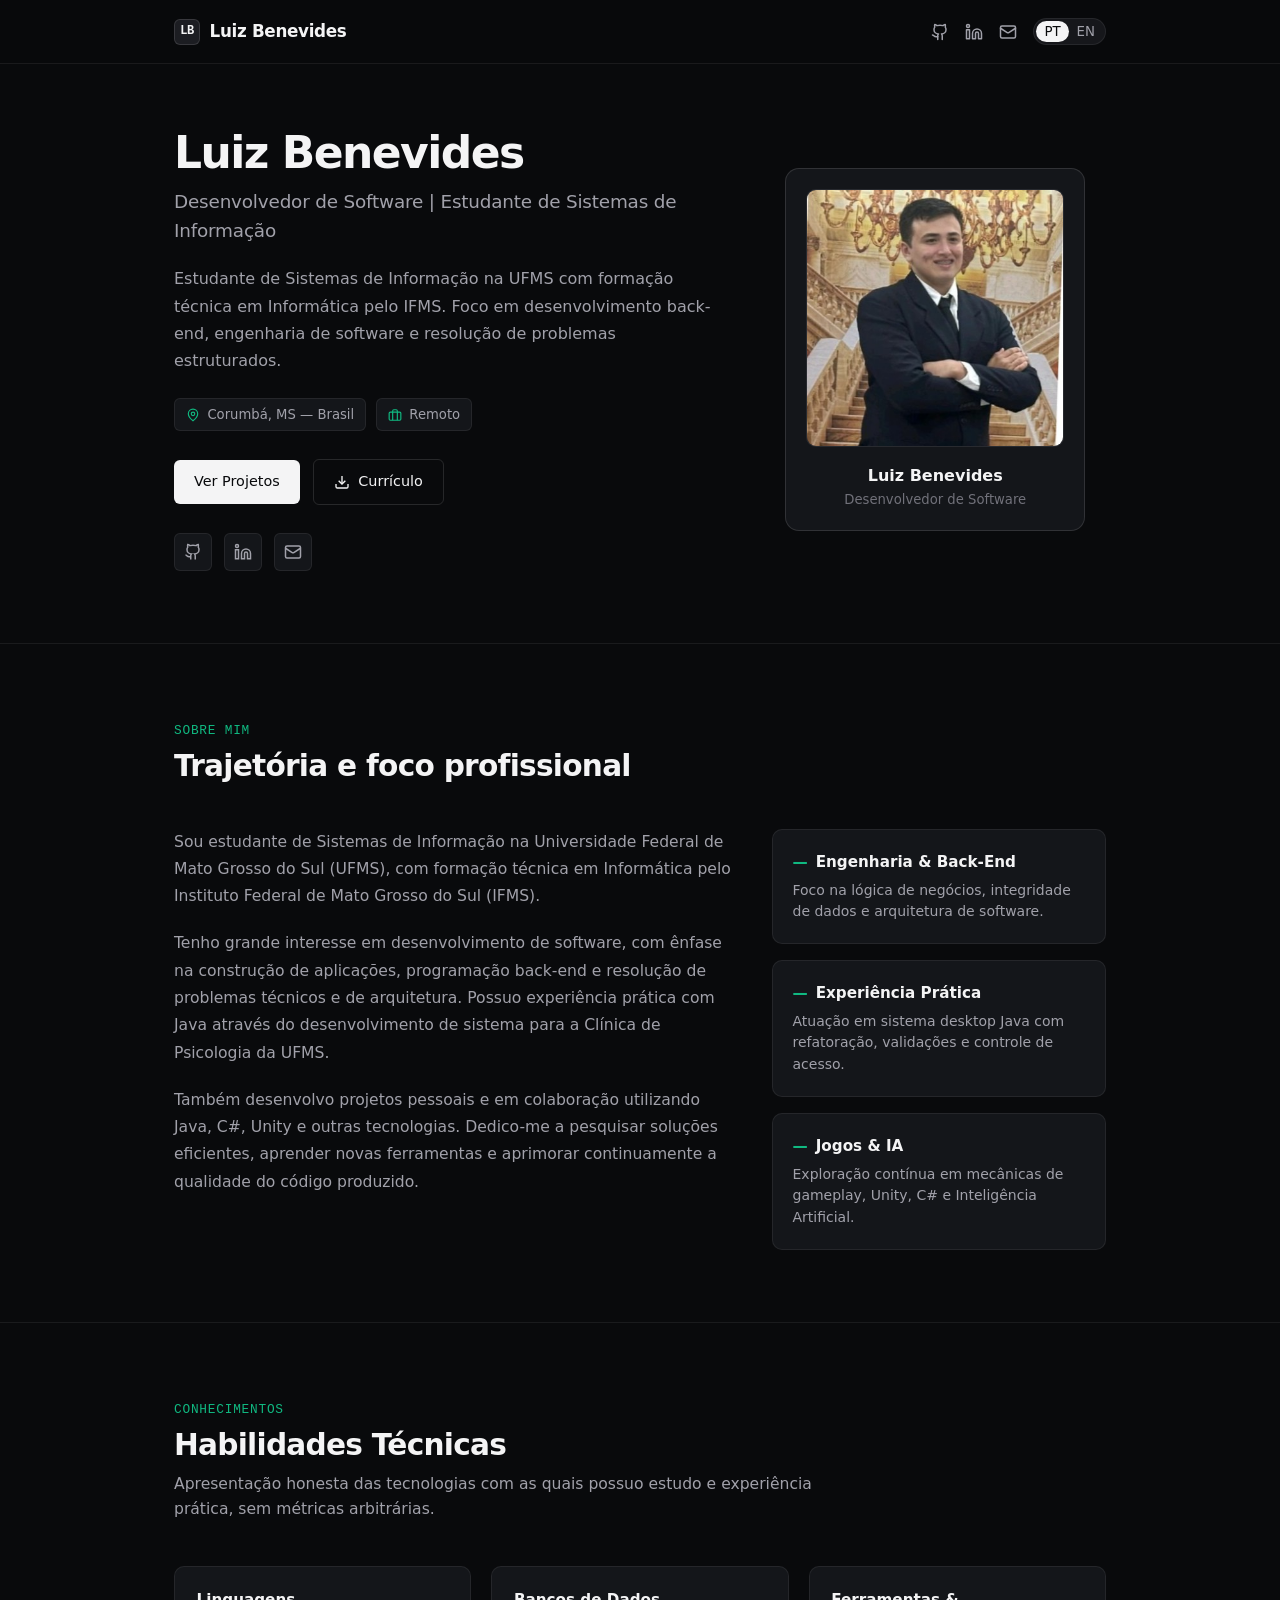
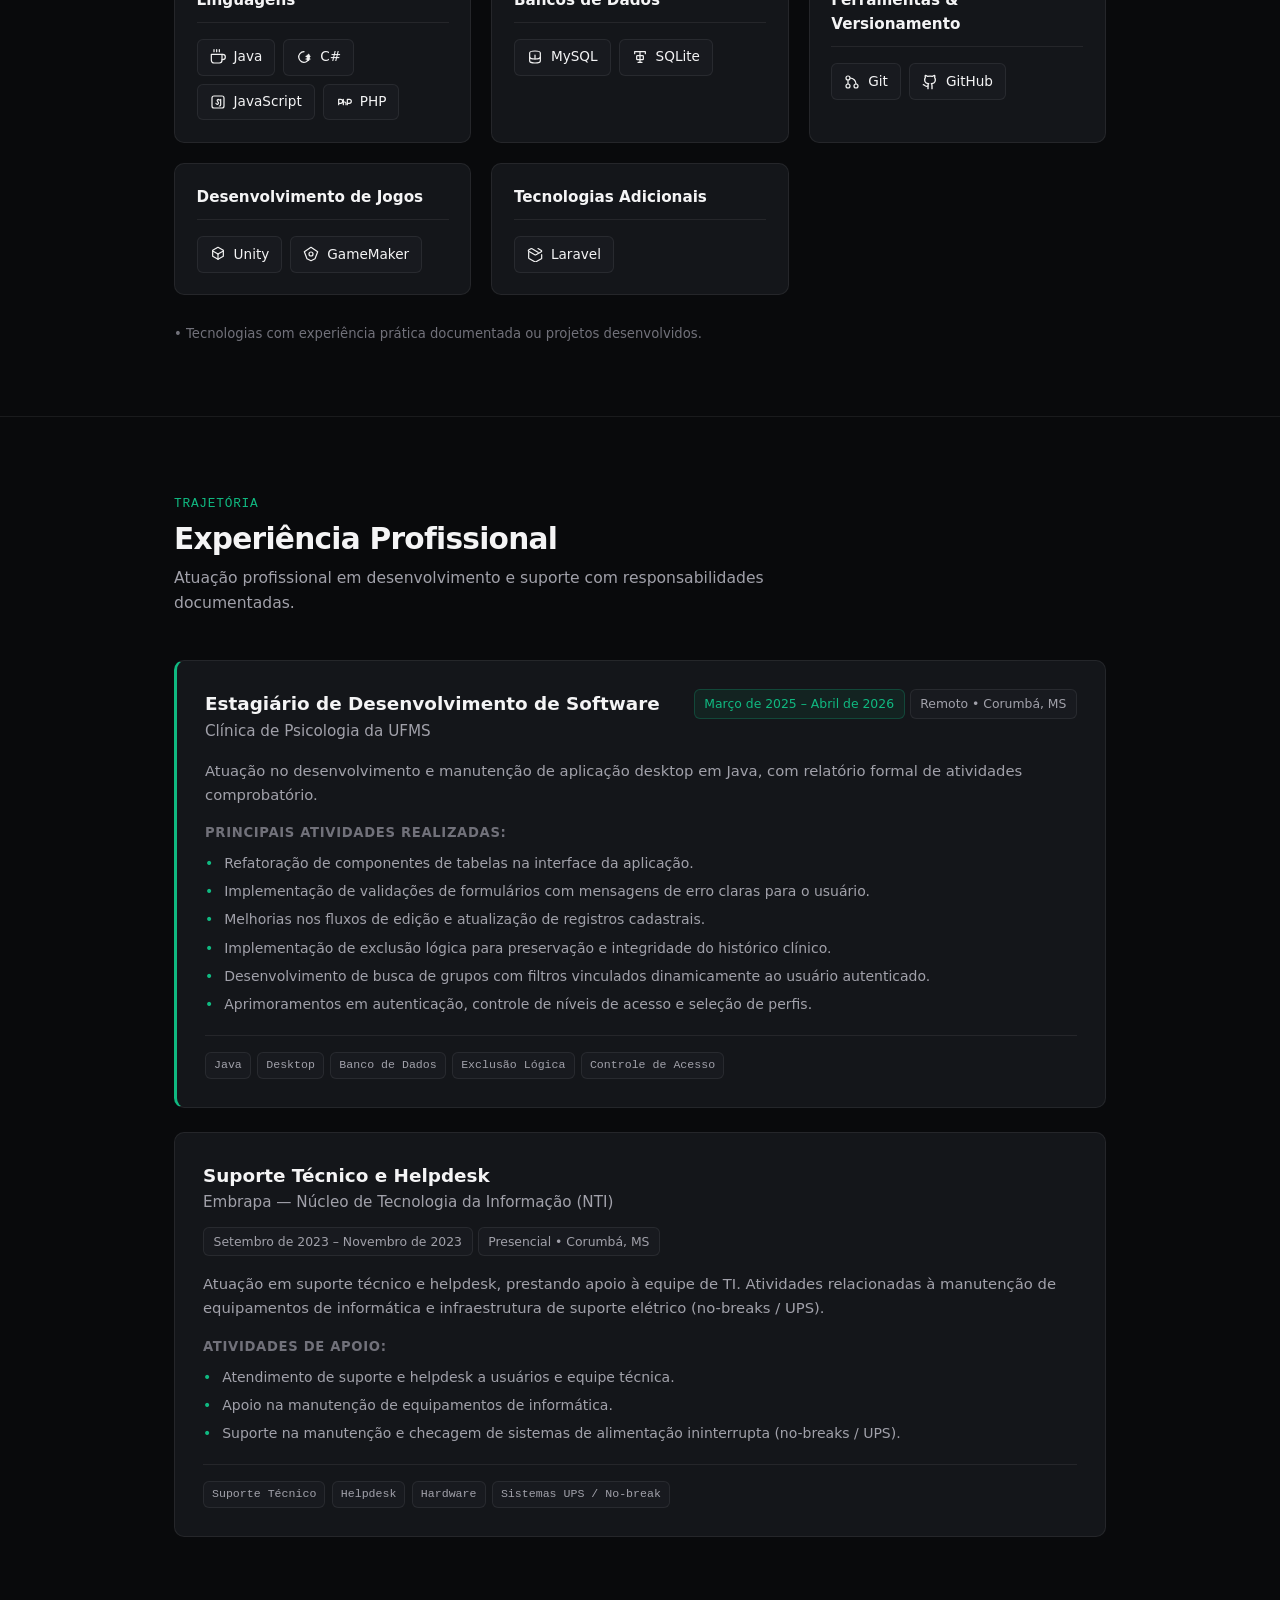
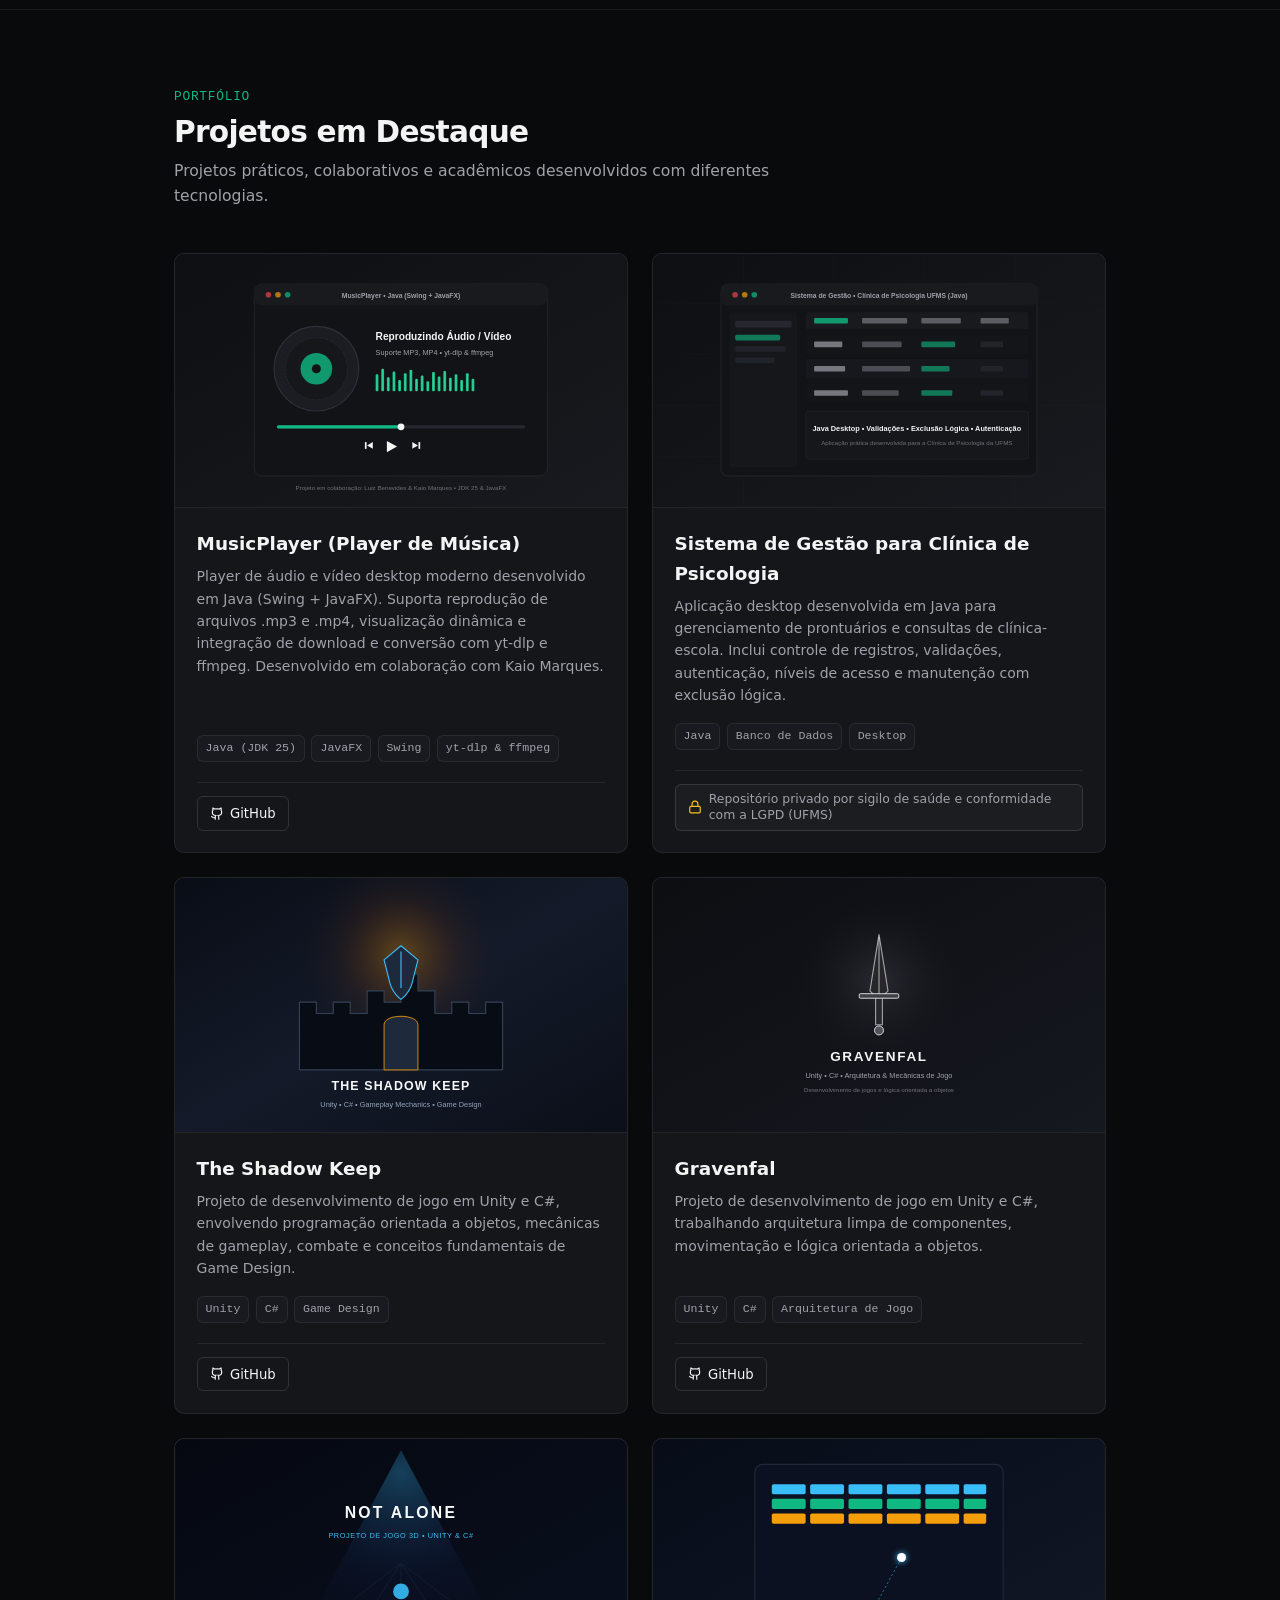
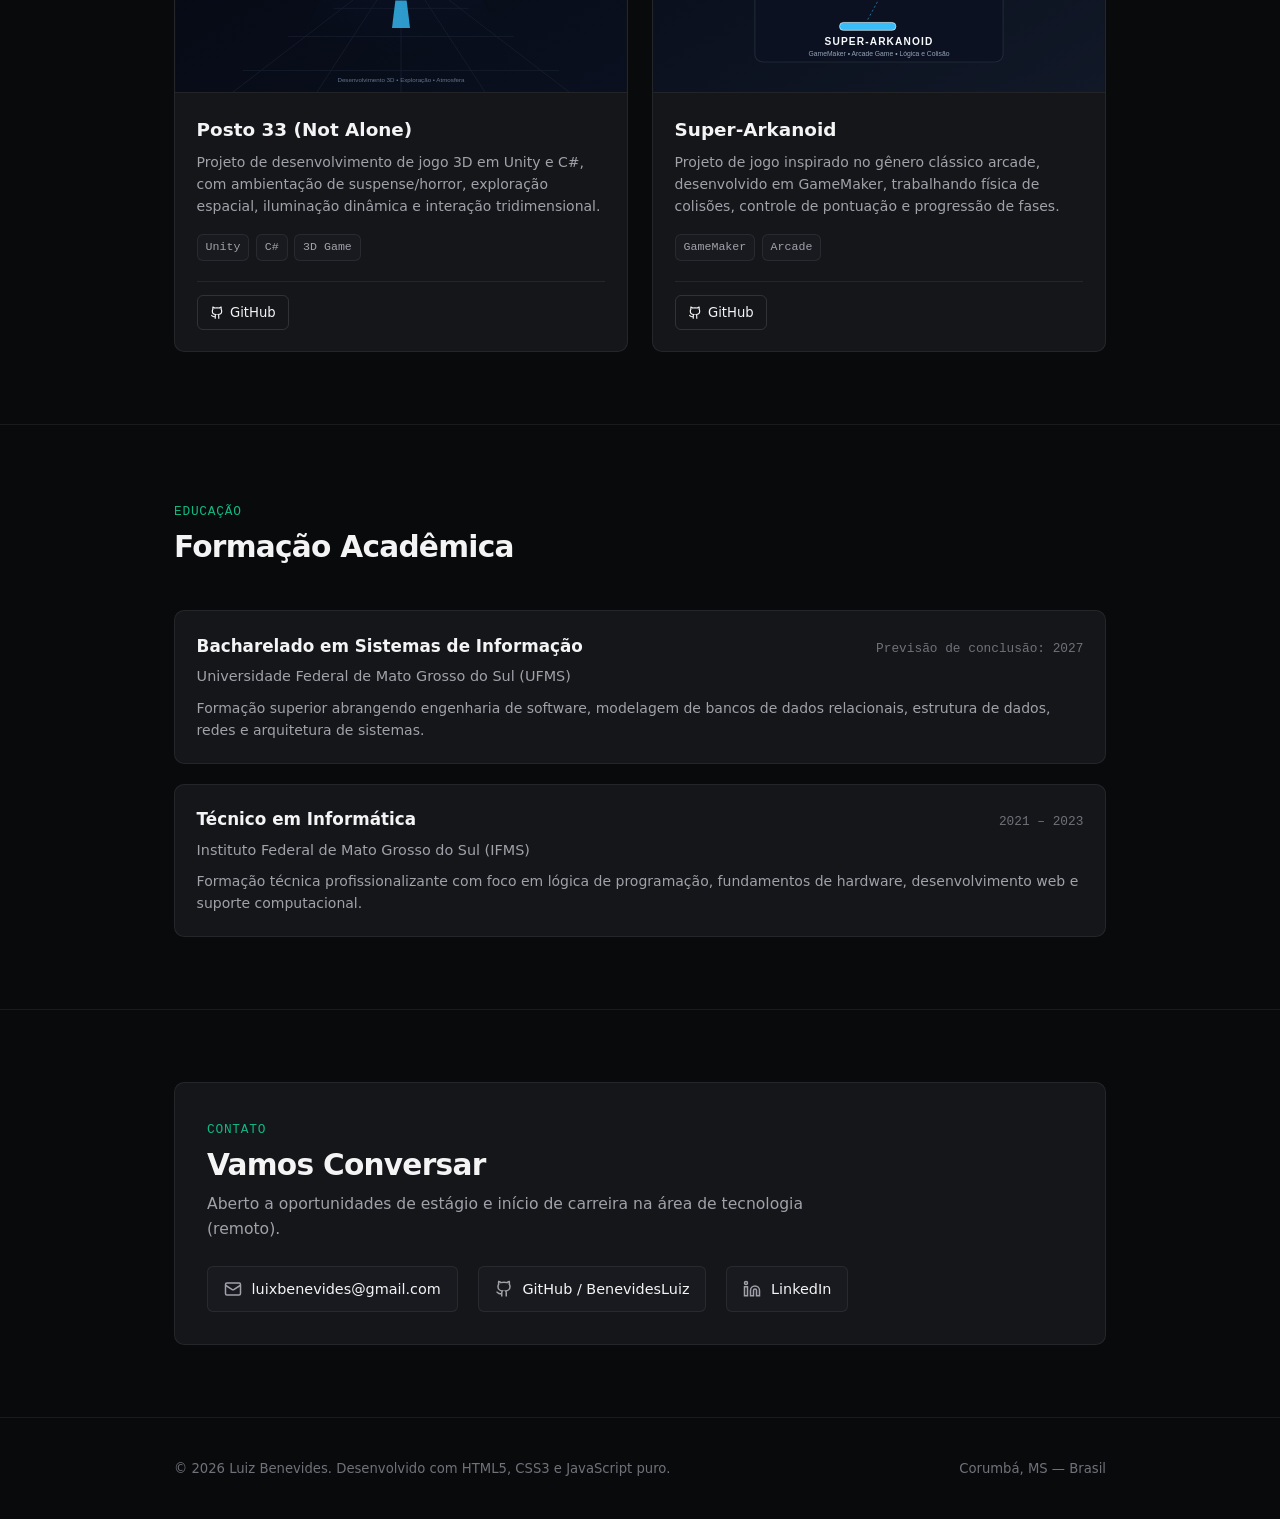
==== commit 9bd7b29b: "Fix: E-mail" ====
--- a/index.html
+++ b/index.html
@@ -586,9 +586,9 @@
 
           <div class="contact-direct-links">
             <!-- E-mail Direto (Link rápido mailto, exatamente como GitHub e LinkedIn) -->
-            <a href="mailto:luizbenevidesvites@gmail.com" class="contact-direct-link" aria-label="Enviar e-mail para luizbenevidesvites@gmail.com">
+            <a href="mailto:luixbenevides@gmail.com" class="contact-direct-link" aria-label="Enviar e-mail para luizbenevidesvites@gmail.com">
               <svg viewBox="0 0 24 24" fill="none" stroke="currentColor" stroke-width="2" aria-hidden="true"><rect width="20" height="16" x="2" y="4" rx="2"></rect><path d="m22 7-8.97 5.7a1.94 1.94 0 0 1-2.06 0L2 7"></path></svg>
-              <span>luizbenevidesvites@gmail.com</span>
+              <span>luixbenevides@gmail.com</span>
             </a>
 
             <!-- GitHub Direto -->
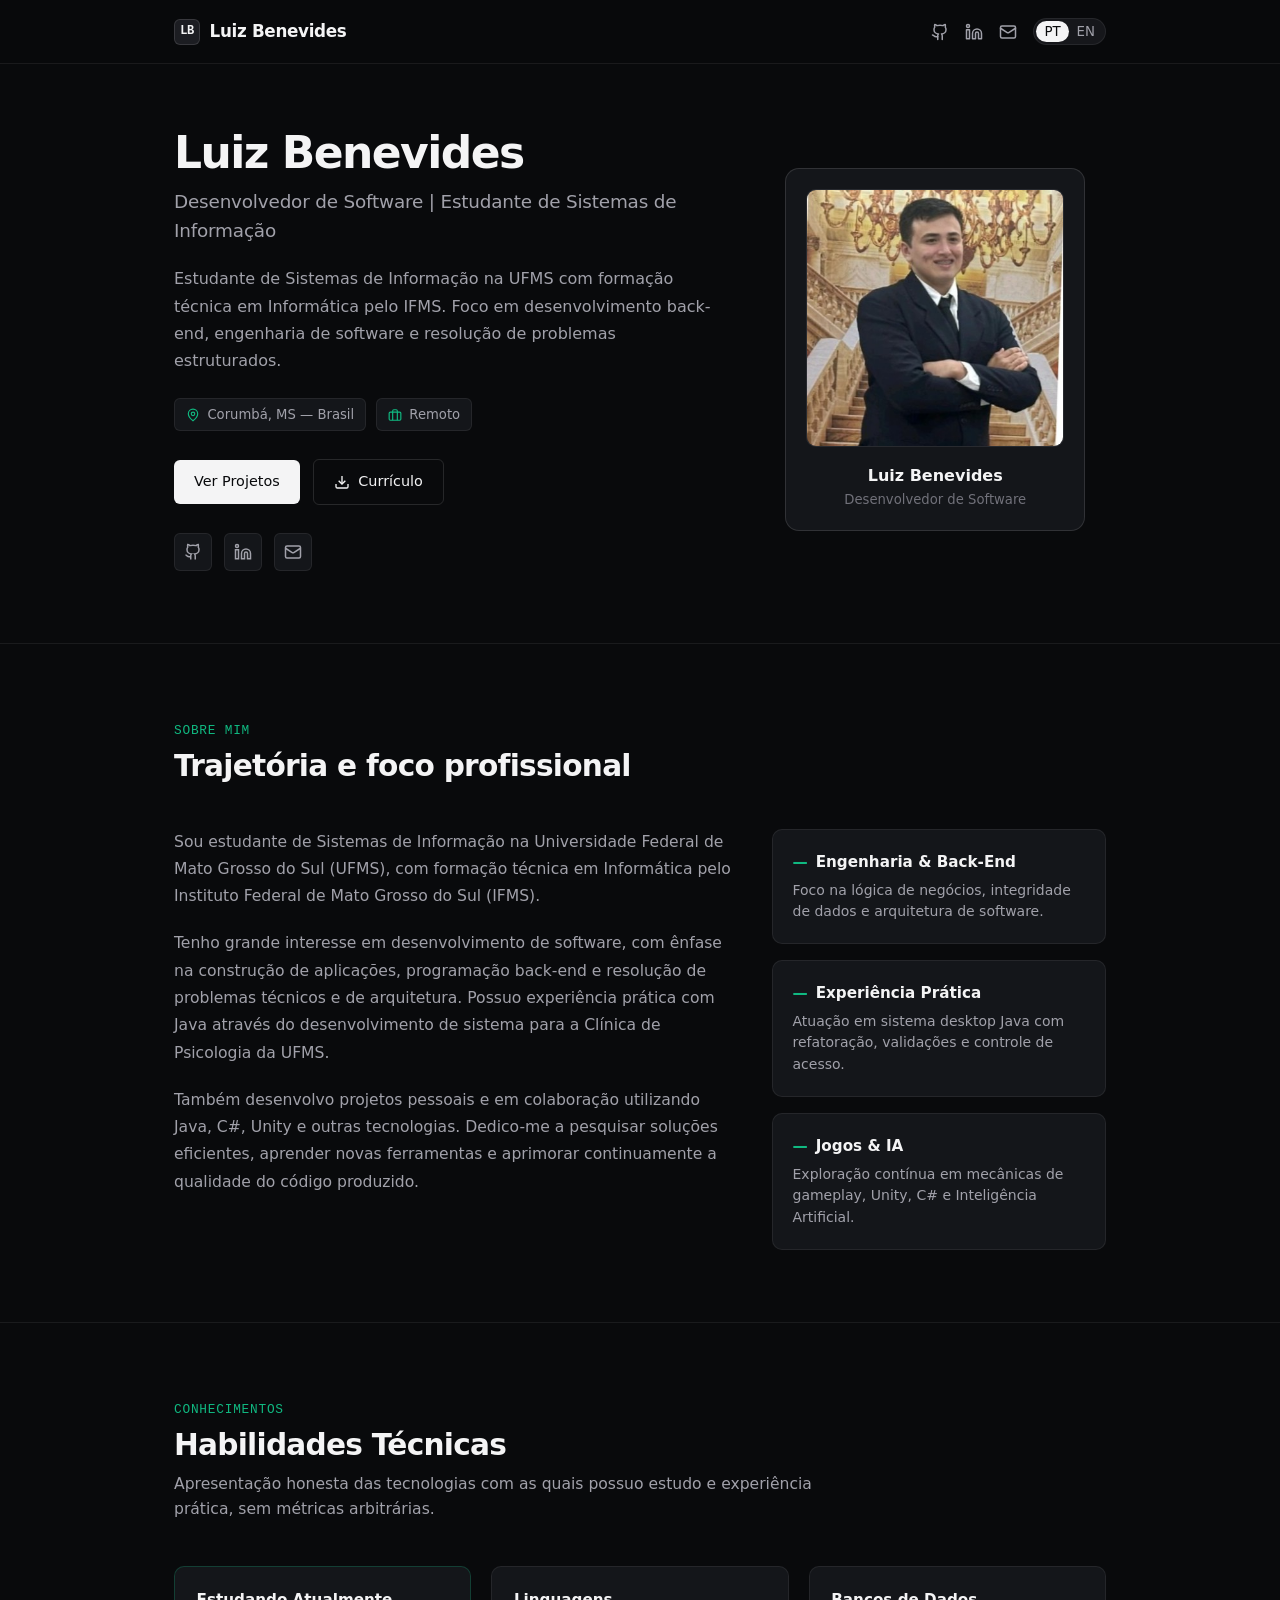
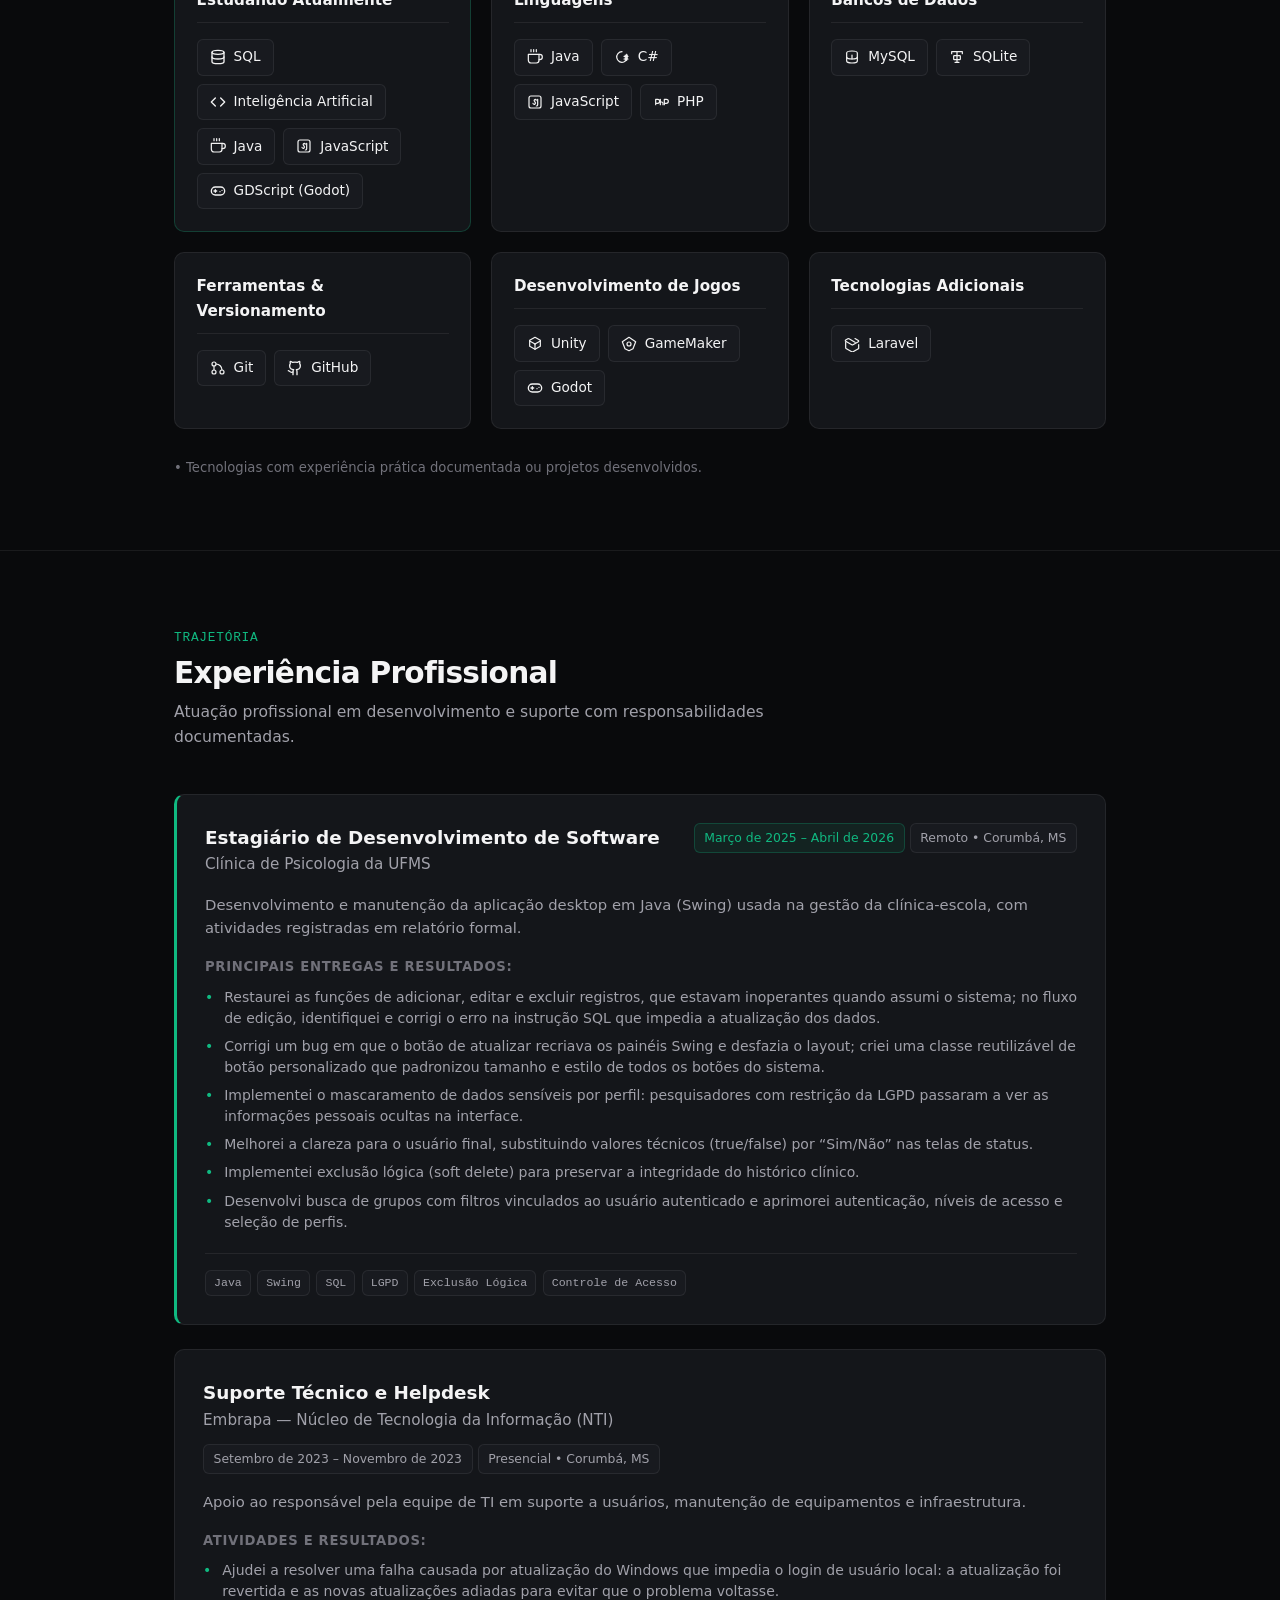
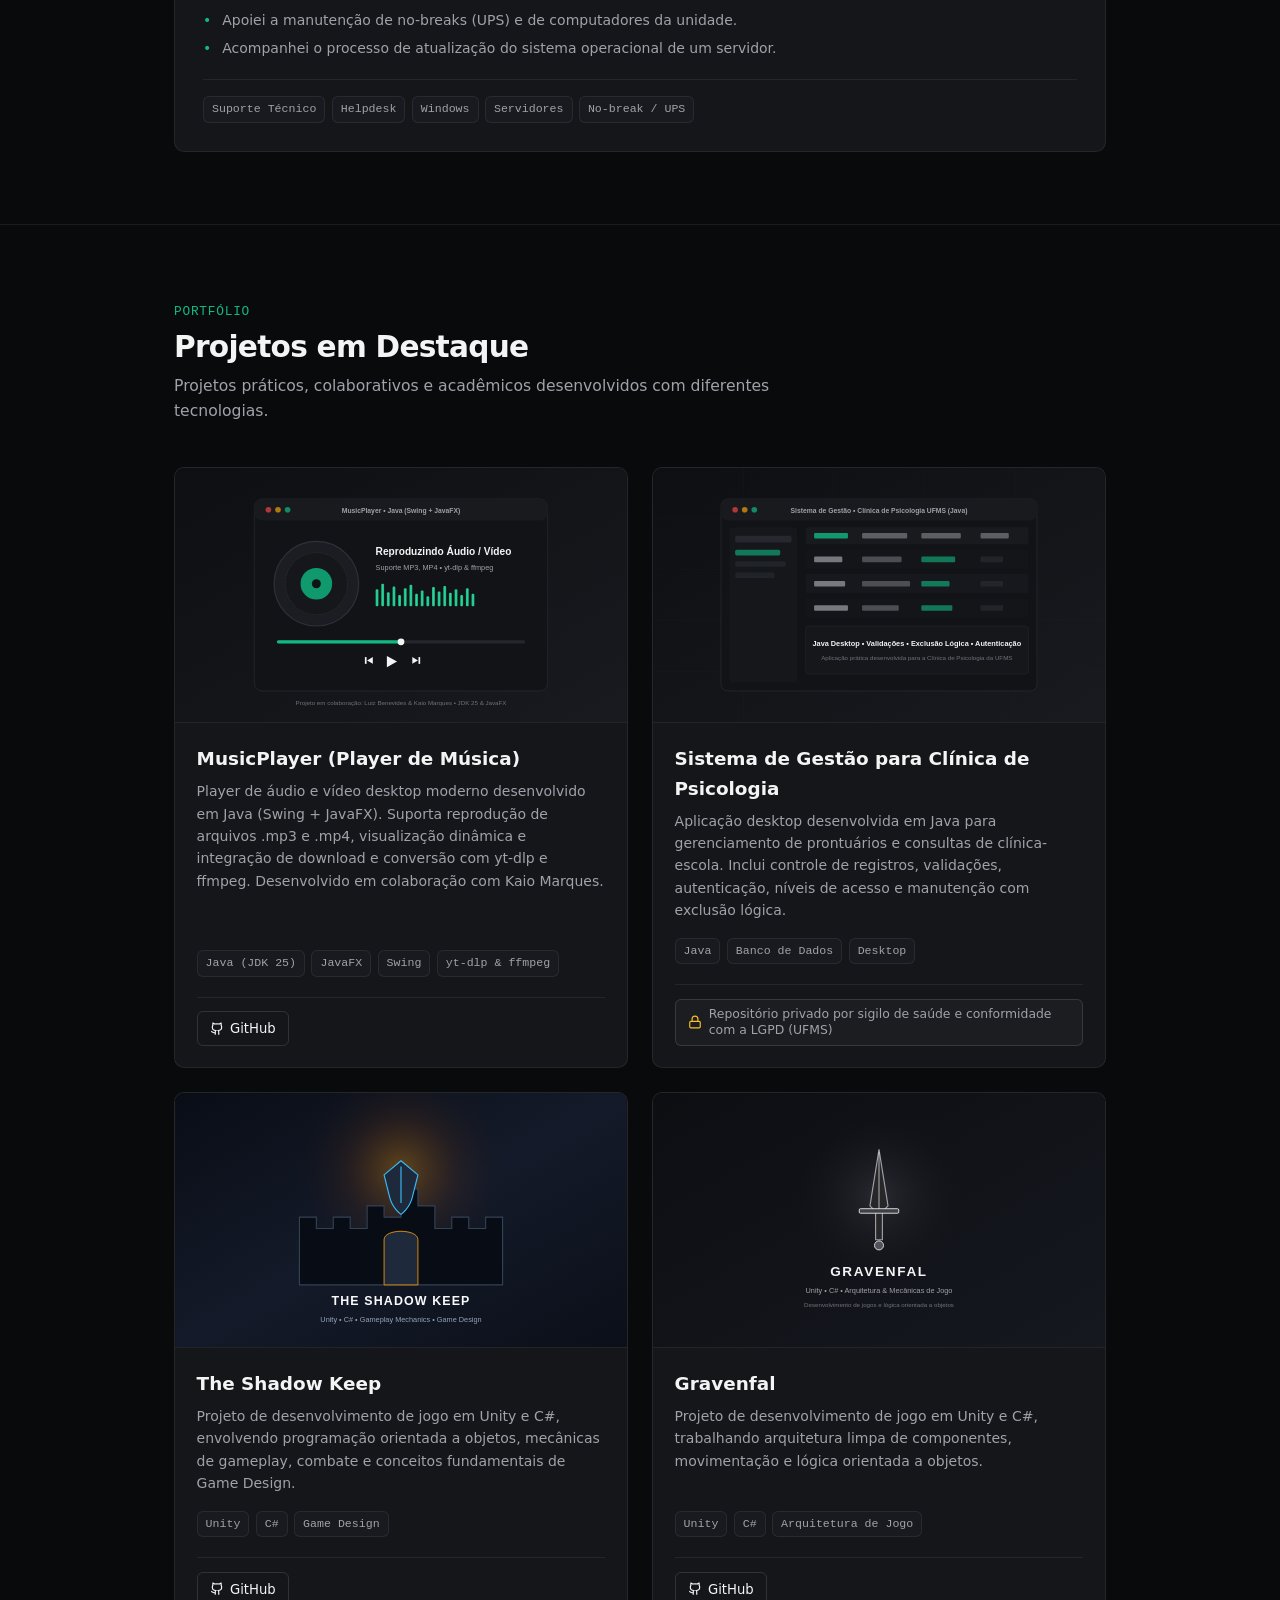
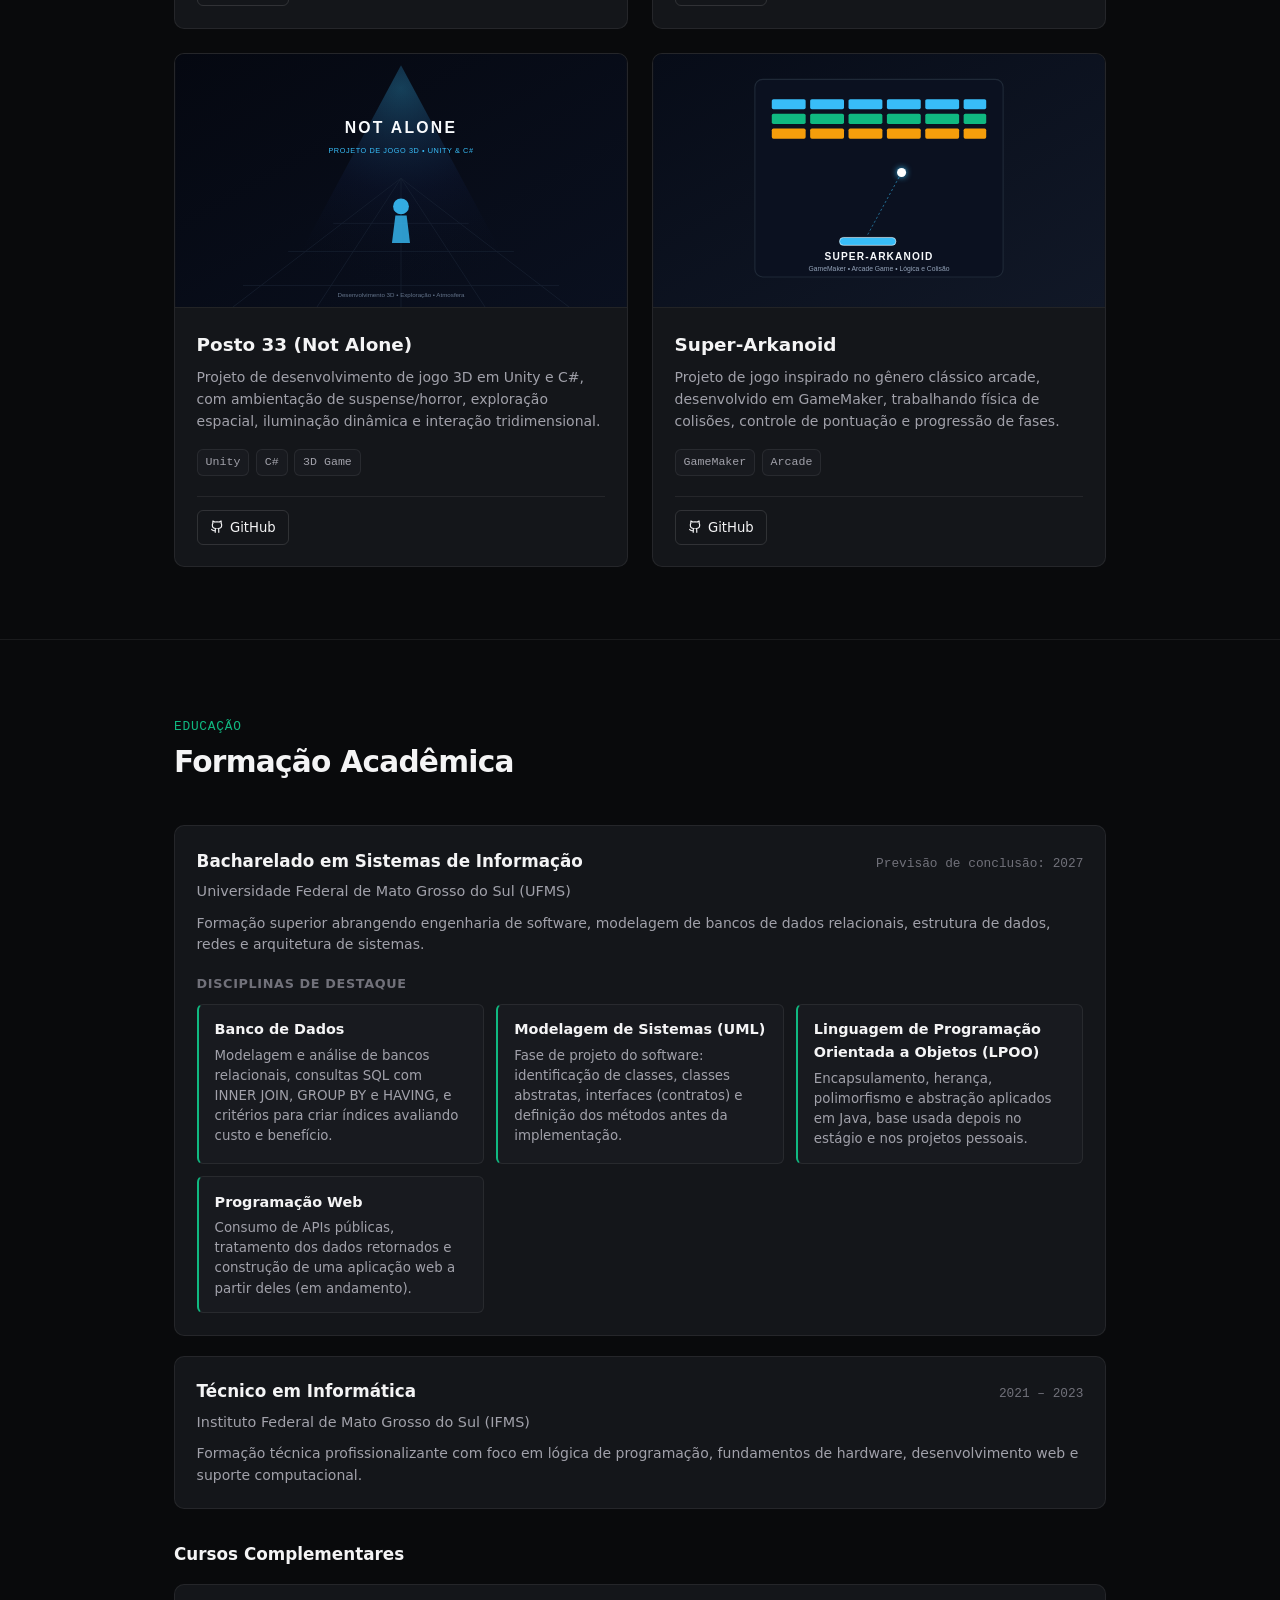
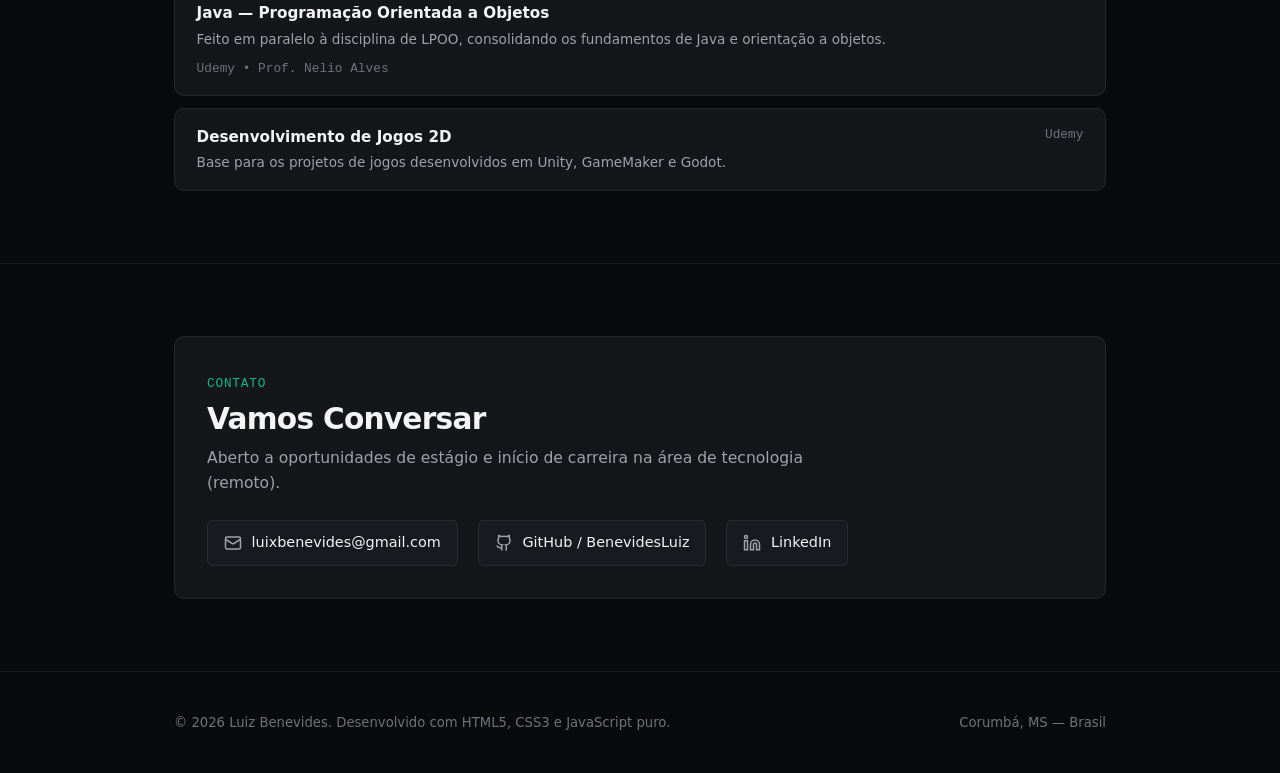
==== commit 94f4361b: "feat: adiciona estudos atuais, cursos, disciplinas de destaque e resultados nas experiencias" ====
--- a/index.html
+++ b/index.html
@@ -18,7 +18,7 @@
   <meta property="og:url" content="https://benevidesluiz.github.io/">
   <meta property="og:title" content="Luiz Benevides | Desenvolvedor de Software">
   <meta property="og:description" content="Portfólio profissional de Luiz Benevides. Projetos práticos em Java, Unity, C#, bancos de dados e desenvolvimento de software.">
-  <meta property="og:image" content="assets/images/luiz-benevides.jpg">
+  <meta property="og:image" content="https://benevidesluiz.github.io/assets/images/luiz-benevides.jpg">
   <meta property="og:locale" content="pt_BR">
   <meta property="og:locale:alternate" content="en_US">
 
@@ -50,7 +50,7 @@
         <a href="https://www.linkedin.com/in/luiz-felipe-quevedo-benevides-a26a342bb/" target="_blank" rel="noopener noreferrer" class="header-social-link" aria-label="LinkedIn de Luiz Benevides">
           <svg viewBox="0 0 24 24" fill="none" stroke="currentColor" stroke-width="2" stroke-linecap="round" stroke-linejoin="round" aria-hidden="true"><path d="M16 8a6 6 0 0 1 6 6v7h-4v-7a2 2 0 0 0-2-2 2 2 0 0 0-2 2v7h-4v-7a6 6 0 0 1 6-6z"></path><rect x="2" y="9" width="4" height="12"></rect><circle cx="4" cy="4" r="2"></circle></svg>
         </a>
-        <a href="mailto:luizbenevidesvites@gmail.com" class="header-social-link" aria-label="E-mail de Luiz Benevides">
+        <a href="mailto:luixbenevides@gmail.com" class="header-social-link" aria-label="E-mail de Luiz Benevides">
           <svg viewBox="0 0 24 24" fill="none" stroke="currentColor" stroke-width="2" stroke-linecap="round" stroke-linejoin="round" aria-hidden="true"><rect width="20" height="16" x="2" y="4" rx="2"></rect><path d="m22 7-8.97 5.7a1.94 1.94 0 0 1-2.06 0L2 7"></path></svg>
         </a>
 
@@ -112,7 +112,7 @@
               <a href="https://www.linkedin.com/in/luiz-felipe-quevedo-benevides-a26a342bb/" target="_blank" rel="noopener noreferrer" class="social-link" aria-label="LinkedIn de Luiz Benevides">
                 <svg viewBox="0 0 24 24" fill="none" stroke="currentColor" stroke-width="2" aria-hidden="true"><path d="M16 8a6 6 0 0 1 6 6v7h-4v-7a2 2 0 0 0-2-2 2 2 0 0 0-2 2v7h-4v-7a6 6 0 0 1 6-6z"></path><rect x="2" y="9" width="4" height="12"></rect><circle cx="4" cy="4" r="2"></circle></svg>
               </a>
-              <a href="mailto:luizbenevidesvites@gmail.com" class="social-link" aria-label="Enviar e-mail para luizbenevidesvites@gmail.com">
+              <a href="mailto:luixbenevides@gmail.com" class="social-link" aria-label="Enviar e-mail para luixbenevides@gmail.com">
                 <svg viewBox="0 0 24 24" fill="none" stroke="currentColor" stroke-width="2" aria-hidden="true"><rect width="20" height="16" x="2" y="4" rx="2"></rect><path d="m22 7-8.97 5.7a1.94 1.94 0 0 1-2.06 0L2 7"></path></svg>
               </a>
             </div>
@@ -197,6 +197,33 @@
         </header>
 
         <div class="skills-grid">
+          <!-- Estudando atualmente (atualizar conforme a especialização avança) -->
+          <article class="skill-category-card skill-category-learning">
+            <h3 class="skill-category-title" data-i18n="skillsCatLearning">Estudando Atualmente</h3>
+            <ul class="skill-badges">
+              <li class="skill-badge">
+                <img src="assets/icons/database.svg" alt="" class="skill-icon" aria-hidden="true">
+                <span>SQL</span>
+              </li>
+              <li class="skill-badge">
+                <img src="assets/icons/code.svg" alt="" class="skill-icon" aria-hidden="true">
+                <span data-i18n="skillAI">Inteligência Artificial</span>
+              </li>
+              <li class="skill-badge">
+                <img src="assets/icons/java.svg" alt="" class="skill-icon" aria-hidden="true">
+                <span>Java</span>
+              </li>
+              <li class="skill-badge">
+                <img src="assets/icons/javascript.svg" alt="" class="skill-icon" aria-hidden="true">
+                <span>JavaScript</span>
+              </li>
+              <li class="skill-badge">
+                <img src="assets/icons/gamepad.svg" alt="" class="skill-icon" aria-hidden="true">
+                <span>GDScript (Godot)</span>
+              </li>
+            </ul>
+          </article>
+
           <!-- Linguagens -->
           <article class="skill-category-card">
             <h3 class="skill-category-title" data-i18n="skillsCatLanguages">Linguagens</h3>
@@ -261,6 +288,10 @@
               <li class="skill-badge">
                 <img src="assets/icons/gamemaker.svg" alt="" class="skill-icon" aria-hidden="true">
                 <span>GameMaker</span>
+              </li>
+              <li class="skill-badge">
+                <img src="assets/icons/gamepad.svg" alt="" class="skill-icon" aria-hidden="true">
+                <span>Godot</span>
               </li>
             </ul>
           </article>
@@ -312,23 +343,24 @@
             </header>
 
             <p class="exp-desc" data-i18n="expPsicoDesc">
-              Atuação no desenvolvimento e manutenção de aplicação desktop em Java, com relatório formal de atividades comprobatório.
-            </p>
-
-            <h4 class="exp-tasks-title" data-i18n="expPsicoTasksTitle">Principais Atividades Realizadas:</h4>
+              Desenvolvimento e manutenção da aplicação desktop em Java (Swing) usada na gestão da clínica-escola, com atividades registradas em relatório formal.
+            </p>
+
+            <h4 class="exp-tasks-title" data-i18n="expPsicoTasksTitle">Principais Entregas e Resultados:</h4>
             <ul class="exp-tasks-list">
-              <li class="exp-task-item" data-i18n="expPsicoTask1">Refatoração de componentes de tabelas na interface da aplicação.</li>
-              <li class="exp-task-item" data-i18n="expPsicoTask2">Implementação de validações de formulários com mensagens de erro claras para o usuário.</li>
-              <li class="exp-task-item" data-i18n="expPsicoTask3">Melhorias nos fluxos de edição e atualização de registros cadastrais.</li>
-              <li class="exp-task-item" data-i18n="expPsicoTask4">Implementação de exclusão lógica para preservação e integridade do histórico clínico.</li>
-              <li class="exp-task-item" data-i18n="expPsicoTask5">Desenvolvimento de busca de grupos com filtros vinculados dinamicamente ao usuário autenticado.</li>
-              <li class="exp-task-item" data-i18n="expPsicoTask6">Aprimoramentos em autenticação, controle de níveis de acesso e seleção de perfis.</li>
+              <li class="exp-task-item" data-i18n="expPsicoTask1">Restaurei as funções de adicionar, editar e excluir registros, que estavam inoperantes quando assumi o sistema; no fluxo de edição, identifiquei e corrigi o erro na instrução SQL que impedia a atualização dos dados.</li>
+              <li class="exp-task-item" data-i18n="expPsicoTask2">Corrigi um bug em que o botão de atualizar recriava os painéis Swing e desfazia o layout; criei uma classe reutilizável de botão personalizado que padronizou tamanho e estilo de todos os botões do sistema.</li>
+              <li class="exp-task-item" data-i18n="expPsicoTask3">Implementei o mascaramento de dados sensíveis por perfil: pesquisadores com restrição da LGPD passaram a ver as informações pessoais ocultas na interface.</li>
+              <li class="exp-task-item" data-i18n="expPsicoTask4">Melhorei a clareza para o usuário final, substituindo valores técnicos (true/false) por “Sim/Não” nas telas de status.</li>
+              <li class="exp-task-item" data-i18n="expPsicoTask5">Implementei exclusão lógica (soft delete) para preservar a integridade do histórico clínico.</li>
+              <li class="exp-task-item" data-i18n="expPsicoTask6">Desenvolvi busca de grupos com filtros vinculados ao usuário autenticado e aprimorei autenticação, níveis de acesso e seleção de perfis.</li>
             </ul>
 
             <footer class="exp-footer-tags">
               <span class="exp-tag">Java</span>
-              <span class="exp-tag">Desktop</span>
-              <span class="exp-tag">Banco de Dados</span>
+              <span class="exp-tag">Swing</span>
+              <span class="exp-tag">SQL</span>
+              <span class="exp-tag">LGPD</span>
               <span class="exp-tag">Exclusão Lógica</span>
               <span class="exp-tag">Controle de Acesso</span>
             </footer>
@@ -348,21 +380,22 @@
             </header>
 
             <p class="exp-desc" data-i18n="expEmbrapaDesc">
-              Atuação em suporte técnico e helpdesk, prestando apoio à equipe de TI. Atividades relacionadas à manutenção de equipamentos de informática e infraestrutura de suporte elétrico (no-breaks / UPS).
-            </p>
-
-            <h4 class="exp-tasks-title" data-i18n="expEmbrapaTasksTitle">Atividades de Apoio:</h4>
+              Apoio ao responsável pela equipe de TI em suporte a usuários, manutenção de equipamentos e infraestrutura.
+            </p>
+
+            <h4 class="exp-tasks-title" data-i18n="expEmbrapaTasksTitle">Atividades e Resultados:</h4>
             <ul class="exp-tasks-list">
-              <li class="exp-task-item" data-i18n="expEmbrapaTask1">Atendimento de suporte e helpdesk a usuários e equipe técnica.</li>
-              <li class="exp-task-item" data-i18n="expEmbrapaTask2">Apoio na manutenção de equipamentos de informática.</li>
-              <li class="exp-task-item" data-i18n="expEmbrapaTask3">Suporte na manutenção e checagem de sistemas de alimentação ininterrupta (no-breaks / UPS).</li>
+              <li class="exp-task-item" data-i18n="expEmbrapaTask1">Ajudei a resolver uma falha causada por atualização do Windows que impedia o login de usuário local: a atualização foi revertida e as novas atualizações adiadas para evitar que o problema voltasse.</li>
+              <li class="exp-task-item" data-i18n="expEmbrapaTask2">Apoiei a manutenção de no-breaks (UPS) e de computadores da unidade.</li>
+              <li class="exp-task-item" data-i18n="expEmbrapaTask3">Acompanhei o processo de atualização do sistema operacional de um servidor.</li>
             </ul>
 
             <footer class="exp-footer-tags">
               <span class="exp-tag">Suporte Técnico</span>
               <span class="exp-tag">Helpdesk</span>
-              <span class="exp-tag">Hardware</span>
-              <span class="exp-tag">Sistemas UPS / No-break</span>
+              <span class="exp-tag">Windows</span>
+              <span class="exp-tag">Servidores</span>
+              <span class="exp-tag">No-break / UPS</span>
             </footer>
           </article>
 
@@ -554,6 +587,26 @@
             <p class="edu-desc" data-i18n="eduBsiDesc">
               Formação superior abrangendo engenharia de software, modelagem de bancos de dados relacionais, estrutura de dados, redes e arquitetura de sistemas.
             </p>
+
+            <h4 class="edu-subjects-title" data-i18n="eduSubjectsTitle">Disciplinas de destaque</h4>
+            <ul class="edu-subjects">
+              <li class="edu-subject">
+                <strong data-i18n="eduSubDbName">Banco de Dados</strong>
+                <span data-i18n="eduSubDbDesc">Modelagem e análise de bancos relacionais, consultas SQL com INNER JOIN, GROUP BY e HAVING, e critérios para criar índices avaliando custo e benefício.</span>
+              </li>
+              <li class="edu-subject">
+                <strong data-i18n="eduSubUmlName">Modelagem de Sistemas (UML)</strong>
+                <span data-i18n="eduSubUmlDesc">Fase de projeto do software: identificação de classes, classes abstratas, interfaces (contratos) e definição dos métodos antes da implementação.</span>
+              </li>
+              <li class="edu-subject">
+                <strong data-i18n="eduSubPooName">Linguagem de Programação Orientada a Objetos (LPOO)</strong>
+                <span data-i18n="eduSubPooDesc">Encapsulamento, herança, polimorfismo e abstração aplicados em Java, base usada depois no estágio e nos projetos pessoais.</span>
+              </li>
+              <li class="edu-subject">
+                <strong data-i18n="eduSubWebName">Programação Web</strong>
+                <span data-i18n="eduSubWebDesc">Consumo de APIs públicas, tratamento dos dados retornados e construção de uma aplicação web a partir deles (em andamento).</span>
+              </li>
+            </ul>
           </article>
 
           <article class="education-item">
@@ -567,6 +620,25 @@
             </p>
           </article>
         </div>
+
+        <!-- Cursos complementares (manter apenas os mais relevantes) -->
+        <h3 class="courses-heading" data-i18n="coursesTitle">Cursos Complementares</h3>
+        <ul class="courses-list">
+          <li class="course-item">
+            <div>
+              <p class="course-name" data-i18n="courseJavaName">Java — Programação Orientada a Objetos</p>
+              <p class="course-desc" data-i18n="courseJavaDesc">Feito em paralelo à disciplina de LPOO, consolidando os fundamentos de Java e orientação a objetos.</p>
+            </div>
+            <span class="course-provider">Udemy • Prof. Nelio Alves</span>
+          </li>
+          <li class="course-item">
+            <div>
+              <p class="course-name" data-i18n="course2dName">Desenvolvimento de Jogos 2D</p>
+              <p class="course-desc" data-i18n="course2dDesc">Base para os projetos de jogos desenvolvidos em Unity, GameMaker e Godot.</p>
+            </div>
+            <span class="course-provider">Udemy</span>
+          </li>
+        </ul>
       </div>
     </section>
 
@@ -586,7 +658,7 @@
 
           <div class="contact-direct-links">
             <!-- E-mail Direto (Link rápido mailto, exatamente como GitHub e LinkedIn) -->
-            <a href="mailto:luixbenevides@gmail.com" class="contact-direct-link" aria-label="Enviar e-mail para luizbenevidesvites@gmail.com">
+            <a href="mailto:luixbenevides@gmail.com" class="contact-direct-link" aria-label="Enviar e-mail para luixbenevides@gmail.com">
               <svg viewBox="0 0 24 24" fill="none" stroke="currentColor" stroke-width="2" aria-hidden="true"><rect width="20" height="16" x="2" y="4" rx="2"></rect><path d="m22 7-8.97 5.7a1.94 1.94 0 0 1-2.06 0L2 7"></path></svg>
               <span>luixbenevides@gmail.com</span>
             </a>
--- a/css/style.css
+++ b/css/style.css
@@ -935,6 +935,100 @@
   line-height: 1.55;
 }
 
+/* Disciplinas de destaque */
+.edu-subjects-title {
+  font-size: 0.8rem;
+  font-weight: 600;
+  text-transform: uppercase;
+  letter-spacing: 0.05em;
+  color: var(--text-muted);
+  margin: 1.1rem 0 0.6rem;
+}
+
+.edu-subjects {
+  display: grid;
+  grid-template-columns: repeat(auto-fit, minmax(260px, 1fr));
+  gap: 0.75rem;
+}
+
+.edu-subject {
+  display: flex;
+  flex-direction: column;
+  gap: 0.3rem;
+  padding: 0.85rem 1rem;
+  border-radius: var(--radius-sm);
+  background-color: #181a1f;
+  border: 1px solid var(--border-subtle);
+  border-left: 2px solid var(--accent-tech);
+}
+
+.edu-subject strong {
+  font-size: 0.9rem;
+  font-weight: 600;
+  color: var(--text-primary);
+}
+
+.edu-subject span {
+  font-size: 0.835rem;
+  color: var(--text-secondary);
+  line-height: 1.5;
+}
+
+/* Cursos complementares */
+.courses-heading {
+  font-size: 1.05rem;
+  font-weight: 600;
+  color: var(--text-primary);
+  margin: 2rem 0 1rem;
+}
+
+.courses-list {
+  display: flex;
+  flex-direction: column;
+  gap: 0.75rem;
+}
+
+.course-item {
+  display: flex;
+  justify-content: space-between;
+  align-items: flex-start;
+  flex-wrap: wrap;
+  gap: 0.5rem 1rem;
+  padding: 1rem 1.35rem;
+  background-color: var(--bg-card);
+  border: 1px solid var(--border-subtle);
+  border-radius: var(--radius-md);
+  transition: border-color var(--transition-fast);
+}
+
+.course-item:hover {
+  border-color: var(--border-card);
+}
+
+.course-name {
+  font-size: 0.95rem;
+  font-weight: 600;
+  color: var(--text-primary);
+}
+
+.course-desc {
+  font-size: 0.85rem;
+  color: var(--text-secondary);
+  margin-top: 0.2rem;
+}
+
+.course-provider {
+  font-size: 0.8rem;
+  color: var(--text-muted);
+  font-family: var(--font-mono);
+  white-space: nowrap;
+}
+
+/* Card "Estudando Atualmente" com destaque sutil */
+.skill-category-learning {
+  border-color: var(--accent-tech-border);
+}
+
 /* --------------------------------------------------------------------------
    12. Seção Contato (Clean, Integrada, Direta com Links Rápidos)
    -------------------------------------------------------------------------- */
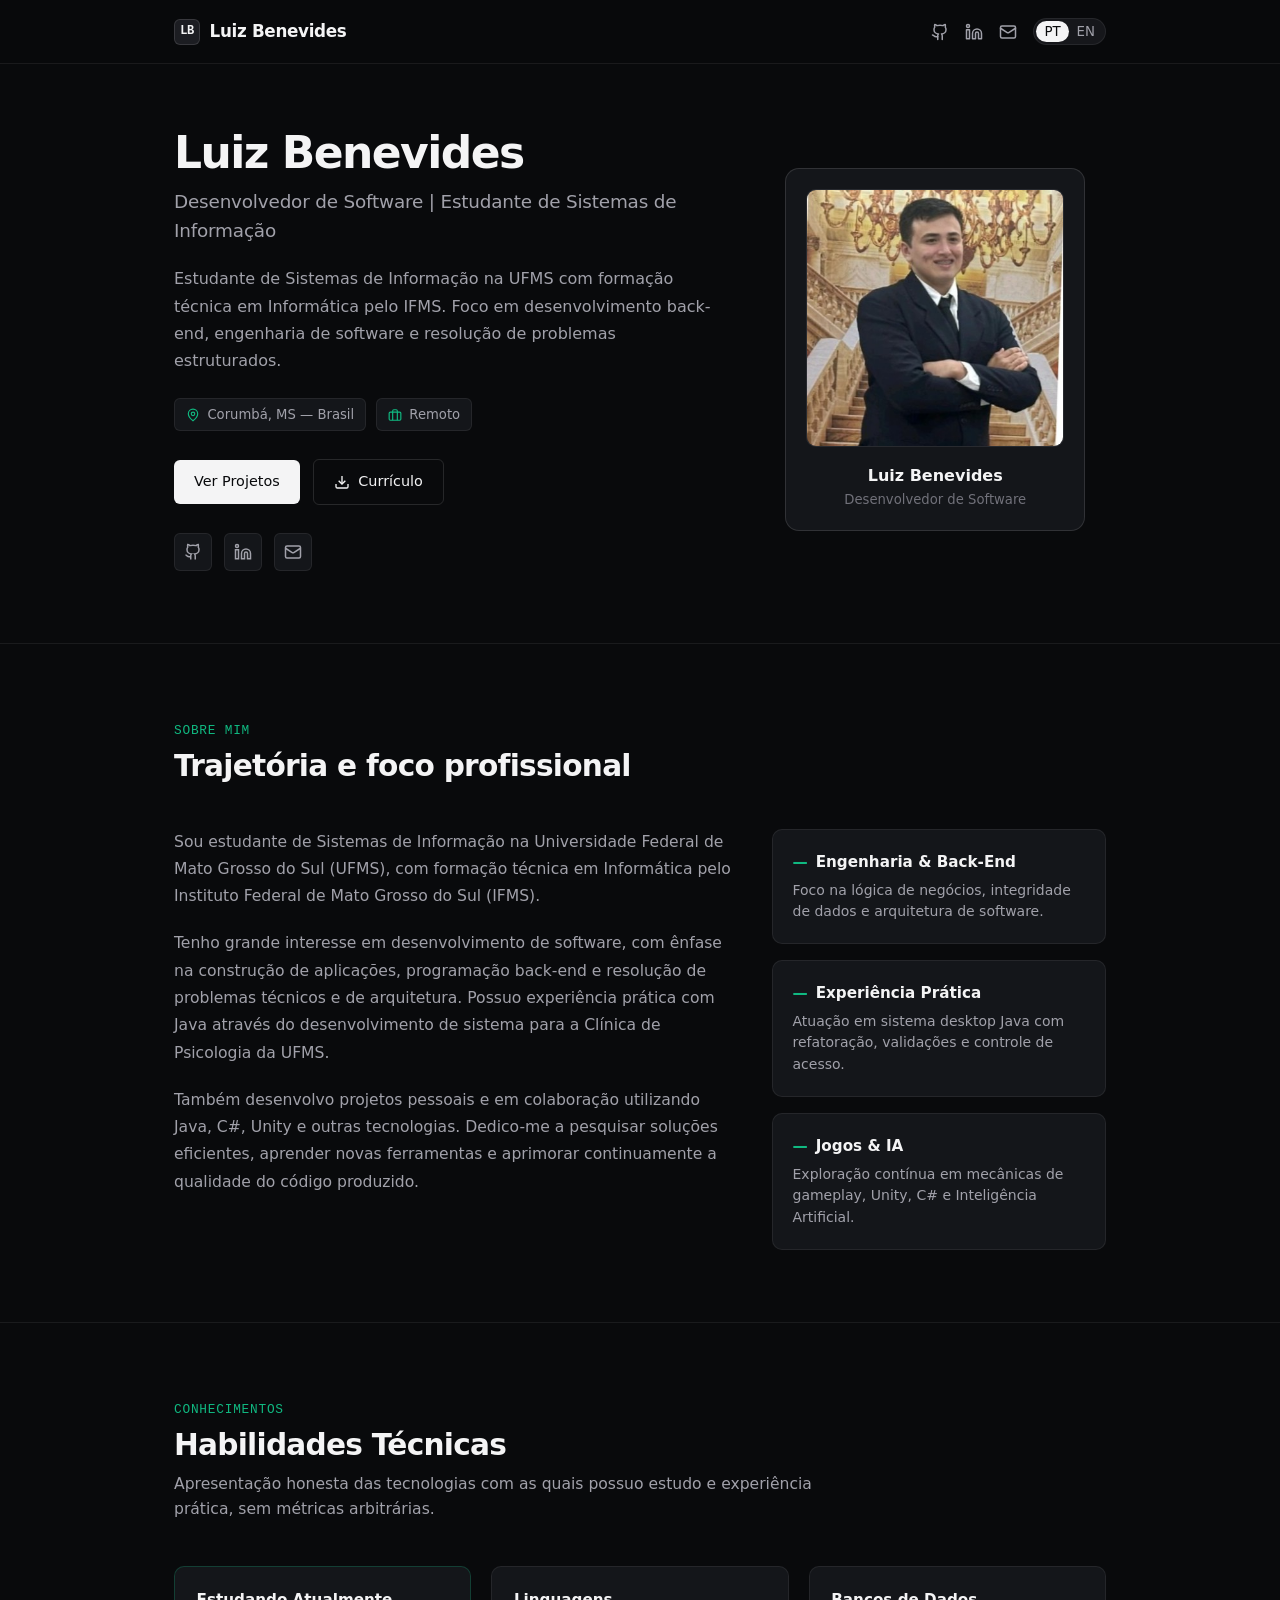
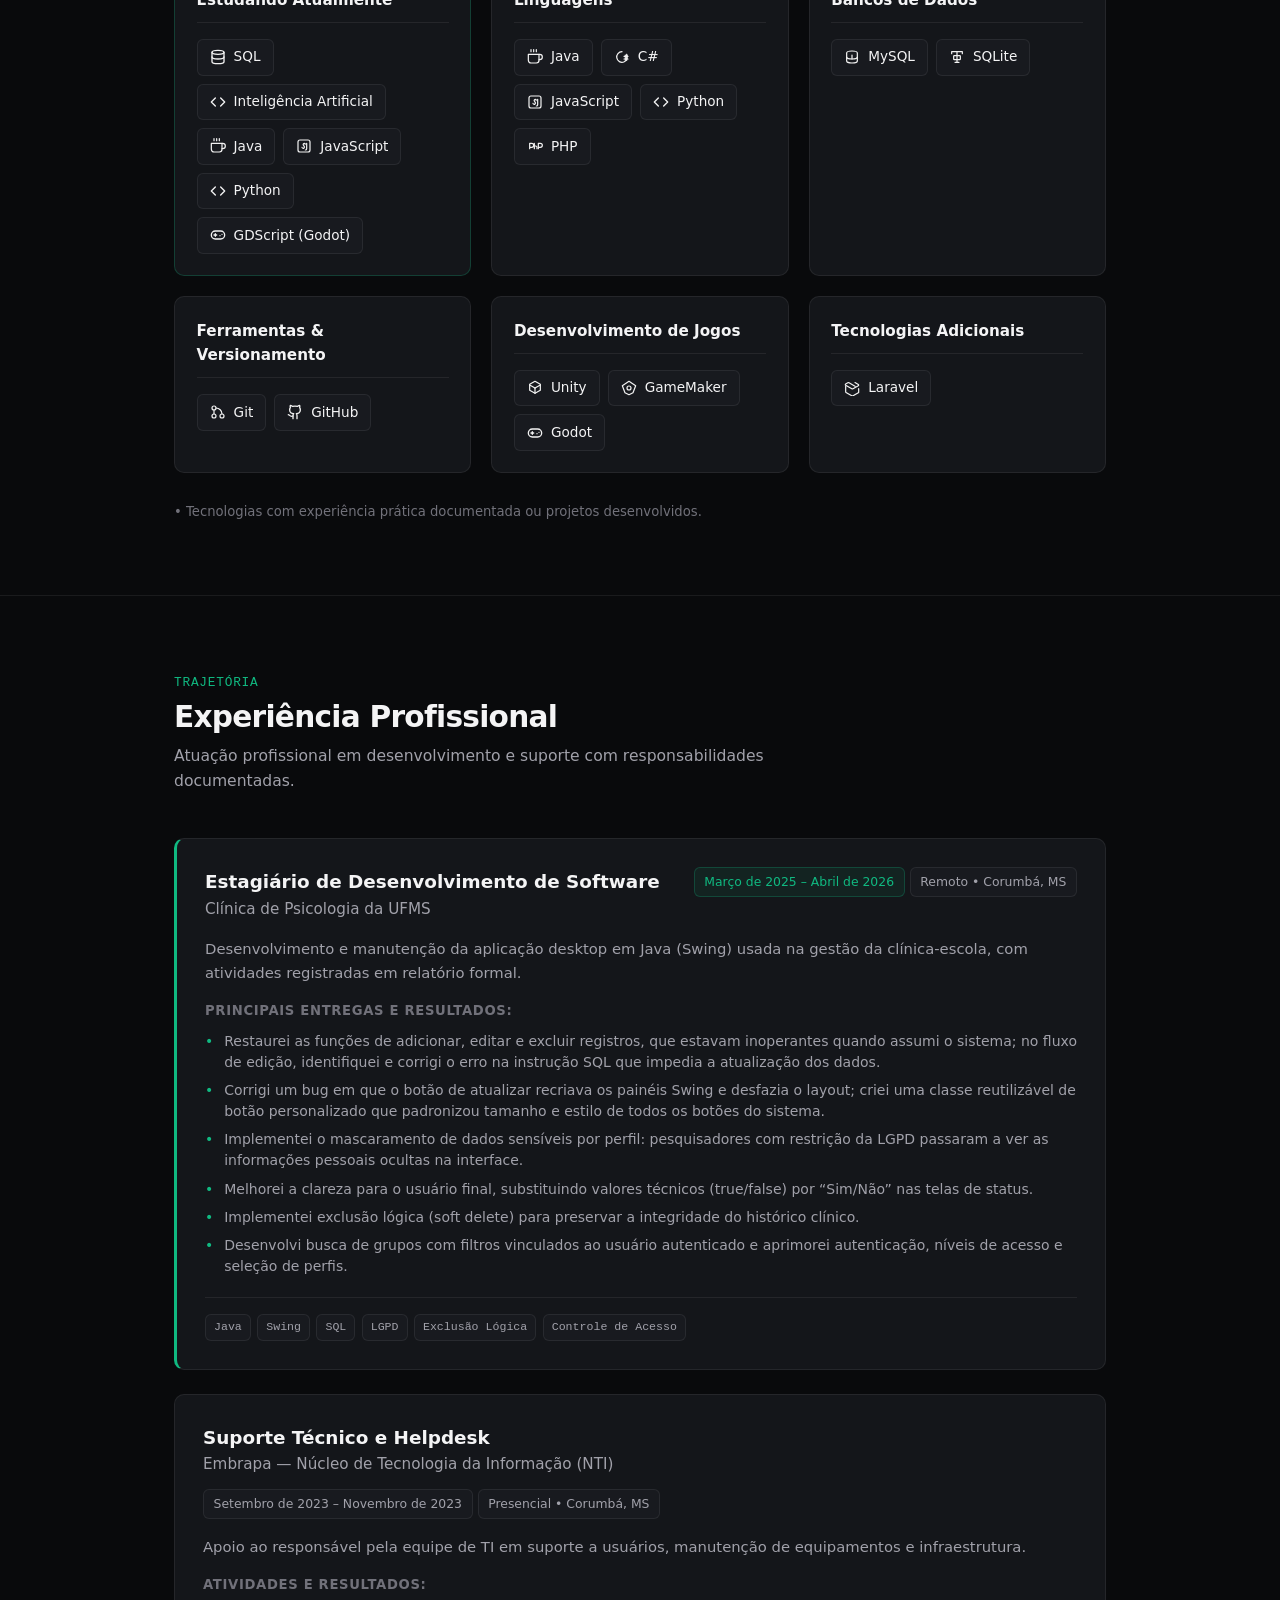
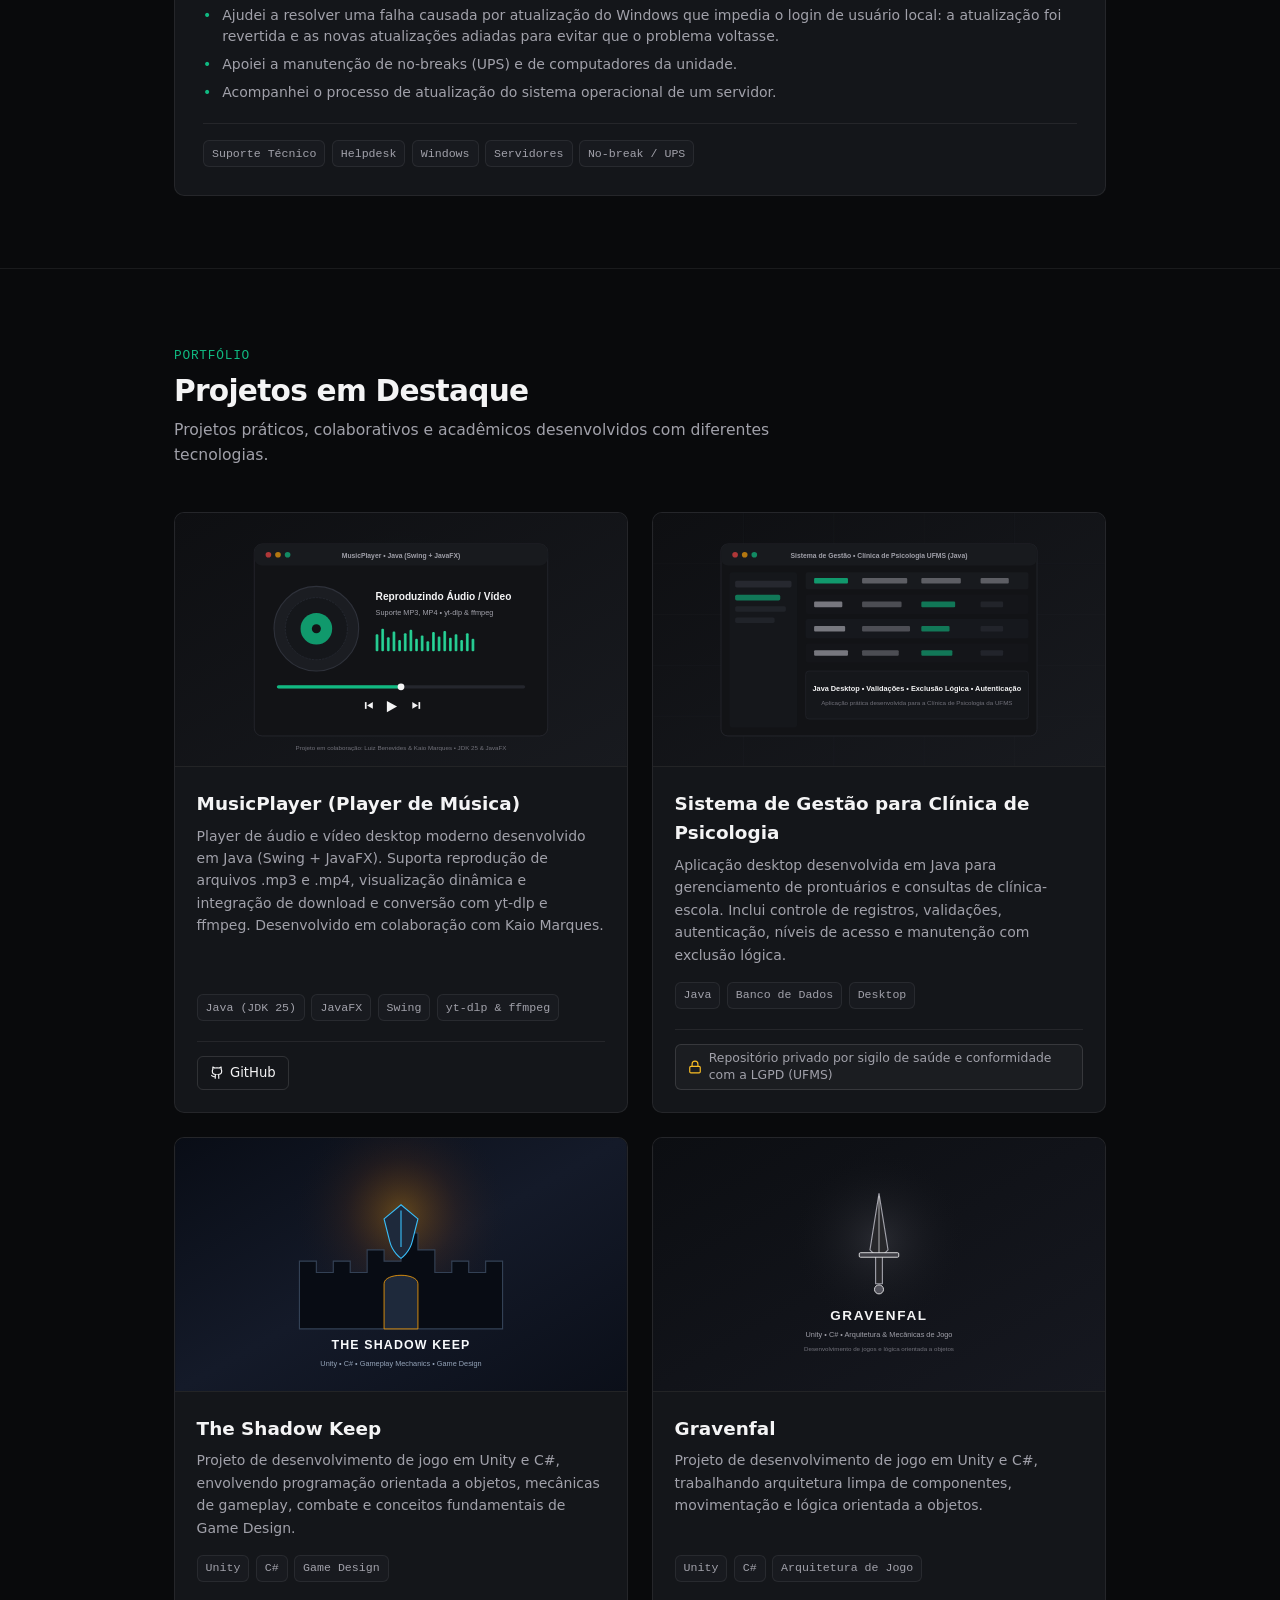
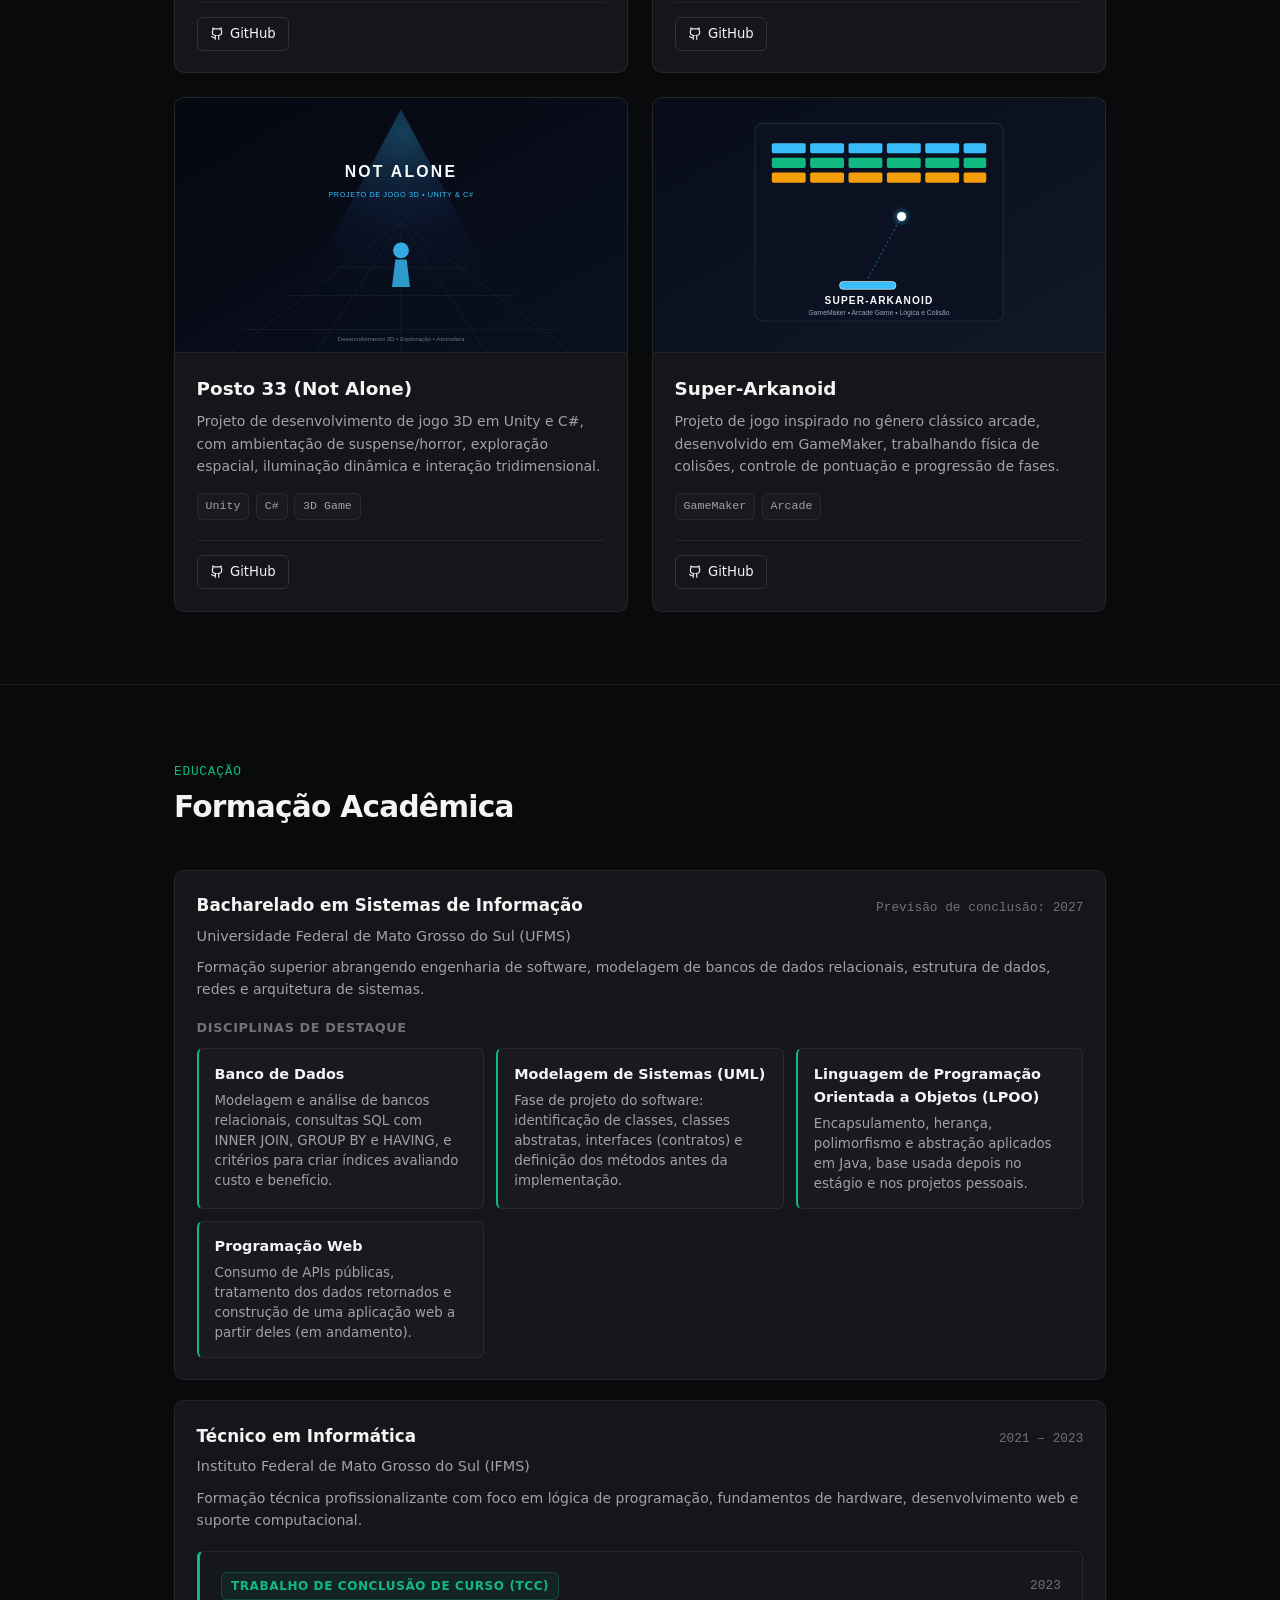
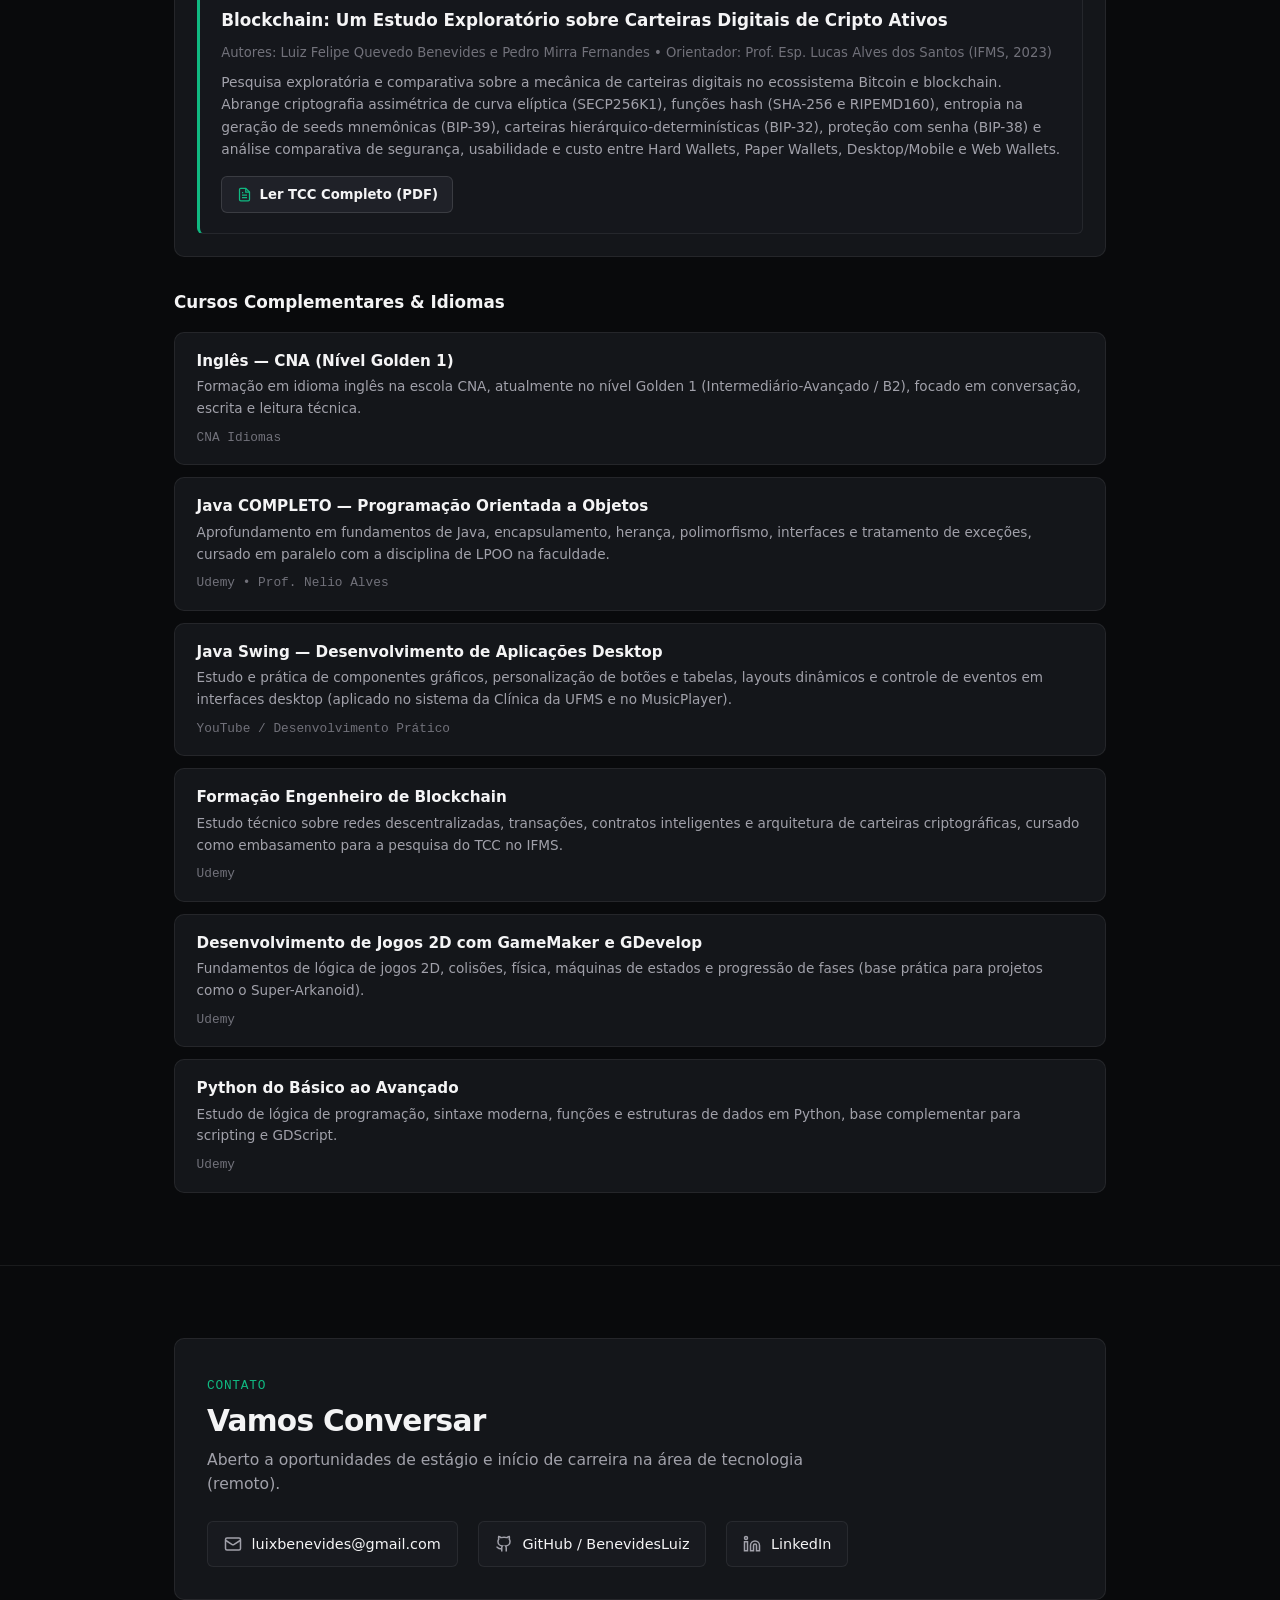
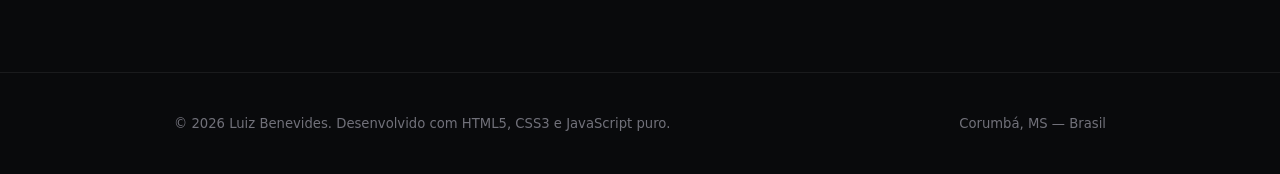
==== commit 7aceba33: "feat: indexa tcc em pdf sobre blockchain e carteiras digitais, adiciona cursos udemy e youtube, e in" ====
--- a/index.html
+++ b/index.html
@@ -218,6 +218,10 @@
                 <span>JavaScript</span>
               </li>
               <li class="skill-badge">
+                <img src="assets/icons/code.svg" alt="" class="skill-icon" aria-hidden="true">
+                <span>Python</span>
+              </li>
+              <li class="skill-badge">
                 <img src="assets/icons/gamepad.svg" alt="" class="skill-icon" aria-hidden="true">
                 <span>GDScript (Godot)</span>
               </li>
@@ -239,6 +243,10 @@
               <li class="skill-badge">
                 <img src="assets/icons/javascript.svg" alt="" class="skill-icon" aria-hidden="true">
                 <span>JavaScript</span>
+              </li>
+              <li class="skill-badge">
+                <img src="assets/icons/code.svg" alt="" class="skill-icon" aria-hidden="true">
+                <span>Python</span>
               </li>
               <li class="skill-badge">
                 <img src="assets/icons/php.svg" alt="" class="skill-icon" aria-hidden="true">
@@ -618,23 +626,81 @@
             <p class="edu-desc" data-i18n="eduTecDesc">
               Formação técnica profissionalizante com foco em lógica de programação, fundamentos de hardware, desenvolvimento web e suporte computacional.
             </p>
+
+            <!-- TCC em Destaque no IFMS -->
+            <div class="tcc-highlight-card">
+              <div class="tcc-header">
+                <span class="tcc-badge" data-i18n="tccBadge">Trabalho de Conclusão de Curso (TCC)</span>
+                <span class="tcc-year">2023</span>
+              </div>
+              <h4 class="tcc-title" data-i18n="tccTitle">Blockchain: Um Estudo Exploratório sobre Carteiras Digitais de Cripto Ativos</h4>
+              <p class="tcc-meta" data-i18n="tccMeta">Autores: Luiz Felipe Quevedo Benevides e Pedro Mirra Fernandes • Orientador: Prof. Esp. Lucas Alves dos Santos</p>
+              <p class="tcc-desc" data-i18n="tccDesc">
+                Pesquisa exploratória e comparativa sobre a mecânica de carteiras digitais no ecossistema Bitcoin e blockchain. Abrange criptografia assimétrica de curva elíptica (SECP256K1), funções hash (SHA-256 e RIPEMD160), entropia na geração de seeds mnemônicas (BIP-39), carteiras hierárquico-determinísticas (BIP-32), proteção com senha (BIP-38) e análise comparativa de segurança, usabilidade e custo entre Hard Wallets, Paper Wallets, Desktop/Mobile e Web Wallets.
+              </p>
+              <div class="tcc-actions">
+                <a href="assets/docs/tcc-blockchain-carteiras-digitais.pdf" target="_blank" rel="noopener noreferrer" class="tcc-btn" aria-label="Abrir e ler o TCC completo em PDF">
+                  <svg viewBox="0 0 24 24" fill="none" stroke="currentColor" stroke-width="2" aria-hidden="true"><path d="M14 2H6a2 2 0 0 0-2 2v16a2 2 0 0 0 2 2h12a2 2 0 0 0 2-2V8z"></path><polyline points="14 2 14 8 20 8"></polyline><line x1="16" y1="13" x2="8" y2="13"></line><line x1="16" y1="17" x2="8" y2="17"></line><polyline points="10 9 9 9 8 9"></polyline></svg>
+                  <span data-i18n="tccBtnText">Ler TCC Completo (PDF)</span>
+                </a>
+              </div>
+            </div>
           </article>
         </div>
 
-        <!-- Cursos complementares (manter apenas os mais relevantes) -->
-        <h3 class="courses-heading" data-i18n="coursesTitle">Cursos Complementares</h3>
+        <!-- Cursos complementares e Idiomas -->
+        <h3 class="courses-heading" data-i18n="coursesTitle">Cursos Complementares &amp; Idiomas</h3>
         <ul class="courses-list">
+          <!-- Inglês CNA -->
           <li class="course-item">
             <div>
-              <p class="course-name" data-i18n="courseJavaName">Java — Programação Orientada a Objetos</p>
-              <p class="course-desc" data-i18n="courseJavaDesc">Feito em paralelo à disciplina de LPOO, consolidando os fundamentos de Java e orientação a objetos.</p>
+              <p class="course-name" data-i18n="courseEnglishName">Inglês — CNA (Nível Golden 1)</p>
+              <p class="course-desc" data-i18n="courseEnglishDesc">Formação em idioma inglês na escola CNA, atualmente no nível Golden 1 (Intermediário-Avançado / B2), focado em conversação, escrita e leitura técnica.</p>
+            </div>
+            <span class="course-provider">CNA Idiomas</span>
+          </li>
+
+          <!-- Java Completo POO Nelio Alves -->
+          <li class="course-item">
+            <div>
+              <p class="course-name" data-i18n="courseJavaName">Java COMPLETO — Programação Orientada a Objetos</p>
+              <p class="course-desc" data-i18n="courseJavaDesc">Aprofundamento em fundamentos de Java, encapsulamento, herança, polimorfismo, interfaces e tratamento de exceções, cursado em paralelo com a disciplina de LPOO na faculdade.</p>
             </div>
             <span class="course-provider">Udemy • Prof. Nelio Alves</span>
           </li>
+
+          <!-- Java Swing Desktop -->
           <li class="course-item">
             <div>
-              <p class="course-name" data-i18n="course2dName">Desenvolvimento de Jogos 2D</p>
-              <p class="course-desc" data-i18n="course2dDesc">Base para os projetos de jogos desenvolvidos em Unity, GameMaker e Godot.</p>
+              <p class="course-name" data-i18n="courseSwingName">Java Swing — Desenvolvimento de Aplicações Desktop</p>
+              <p class="course-desc" data-i18n="courseSwingDesc">Estudo e prática de componentes gráficos, personalização de botões e tabelas, layouts dinâmicos e controle de eventos em interfaces desktop (aplicado no sistema da Clínica da UFMS e no MusicPlayer).</p>
+            </div>
+            <span class="course-provider">YouTube / Desenvolvimento Prático</span>
+          </li>
+
+          <!-- Formação Blockchain -->
+          <li class="course-item">
+            <div>
+              <p class="course-name" data-i18n="courseBlockchainName">Formação Engenheiro de Blockchain</p>
+              <p class="course-desc" data-i18n="courseBlockchainDesc">Estudo técnico sobre redes descentralizadas, transações, contratos inteligentes e arquitetura de carteiras criptográficas, cursado como embasamento para a pesquisa do TCC no IFMS.</p>
+            </div>
+            <span class="course-provider">Udemy</span>
+          </li>
+
+          <!-- Jogos 2D GameMaker & GDevelop -->
+          <li class="course-item">
+            <div>
+              <p class="course-name" data-i18n="course2dName">Desenvolvimento de Jogos 2D com GameMaker e GDevelop</p>
+              <p class="course-desc" data-i18n="course2dDesc">Fundamentos de lógica de jogos 2D, colisões, física, máquinas de estados e progressão de fases (base prática para projetos como o Super-Arkanoid).</p>
+            </div>
+            <span class="course-provider">Udemy</span>
+          </li>
+
+          <!-- Python do Básico ao Avançado -->
+          <li class="course-item">
+            <div>
+              <p class="course-name" data-i18n="coursePythonName">Python do Básico ao Avançado</p>
+              <p class="course-desc" data-i18n="coursePythonDesc">Estudo de lógica de programação, sintaxe moderna, funções e estruturas de dados em Python, base complementar para scripting e GDScript.</p>
             </div>
             <span class="course-provider">Udemy</span>
           </li>
--- a/css/style.css
+++ b/css/style.css
@@ -1024,6 +1024,107 @@
   white-space: nowrap;
 }
 
+/* TCC em Destaque */
+.tcc-highlight-card {
+  margin-top: 1.25rem;
+  padding: 1.25rem 1.35rem;
+  background-color: #15171c;
+  border: 1px solid var(--border-subtle);
+  border-left: 3px solid var(--accent-tech);
+  border-radius: var(--radius-sm);
+  display: flex;
+  flex-direction: column;
+  gap: 0.6rem;
+  transition: border-color var(--transition-fast);
+}
+
+.tcc-highlight-card:hover {
+  border-color: var(--border-card-hover);
+}
+
+.tcc-header {
+  display: flex;
+  justify-content: space-between;
+  align-items: center;
+  flex-wrap: wrap;
+  gap: 0.5rem;
+}
+
+.tcc-badge {
+  display: inline-flex;
+  align-items: center;
+  gap: 0.4rem;
+  font-size: 0.75rem;
+  font-weight: 600;
+  text-transform: uppercase;
+  letter-spacing: 0.05em;
+  color: var(--accent-tech);
+  background-color: var(--accent-tech-bg);
+  border: 1px solid var(--accent-tech-border);
+  padding: 0.2rem 0.55rem;
+  border-radius: var(--radius-sm);
+}
+
+.tcc-year {
+  font-family: var(--font-mono);
+  font-size: 0.8rem;
+  color: var(--text-muted);
+}
+
+.tcc-title {
+  font-size: 1.05rem;
+  font-weight: 700;
+  color: var(--text-primary);
+  line-height: 1.4;
+}
+
+.tcc-meta {
+  font-size: 0.825rem;
+  color: var(--text-muted);
+  line-height: 1.45;
+}
+
+.tcc-desc {
+  font-size: 0.865rem;
+  color: var(--text-secondary);
+  line-height: 1.6;
+}
+
+.tcc-actions {
+  display: flex;
+  align-items: center;
+  flex-wrap: wrap;
+  gap: 0.75rem;
+  margin-top: 0.4rem;
+}
+
+.tcc-btn {
+  display: inline-flex;
+  align-items: center;
+  gap: 0.5rem;
+  padding: 0.45rem 0.9rem;
+  border-radius: var(--radius-sm);
+  font-size: 0.825rem;
+  font-weight: 600;
+  background-color: #1f2128;
+  border: 1px solid var(--border-card);
+  color: var(--text-primary);
+  text-decoration: none;
+  transition: all var(--transition-fast);
+}
+
+.tcc-btn:hover {
+  background-color: var(--accent-tech-bg);
+  border-color: var(--accent-tech-border);
+  color: #ffffff;
+}
+
+.tcc-btn svg {
+  width: 15px;
+  height: 15px;
+  color: var(--accent-tech);
+}
+
 /* Card "Estudando Atualmente" com destaque sutil */
 .skill-category-learning {
   border-color: var(--accent-tech-border);
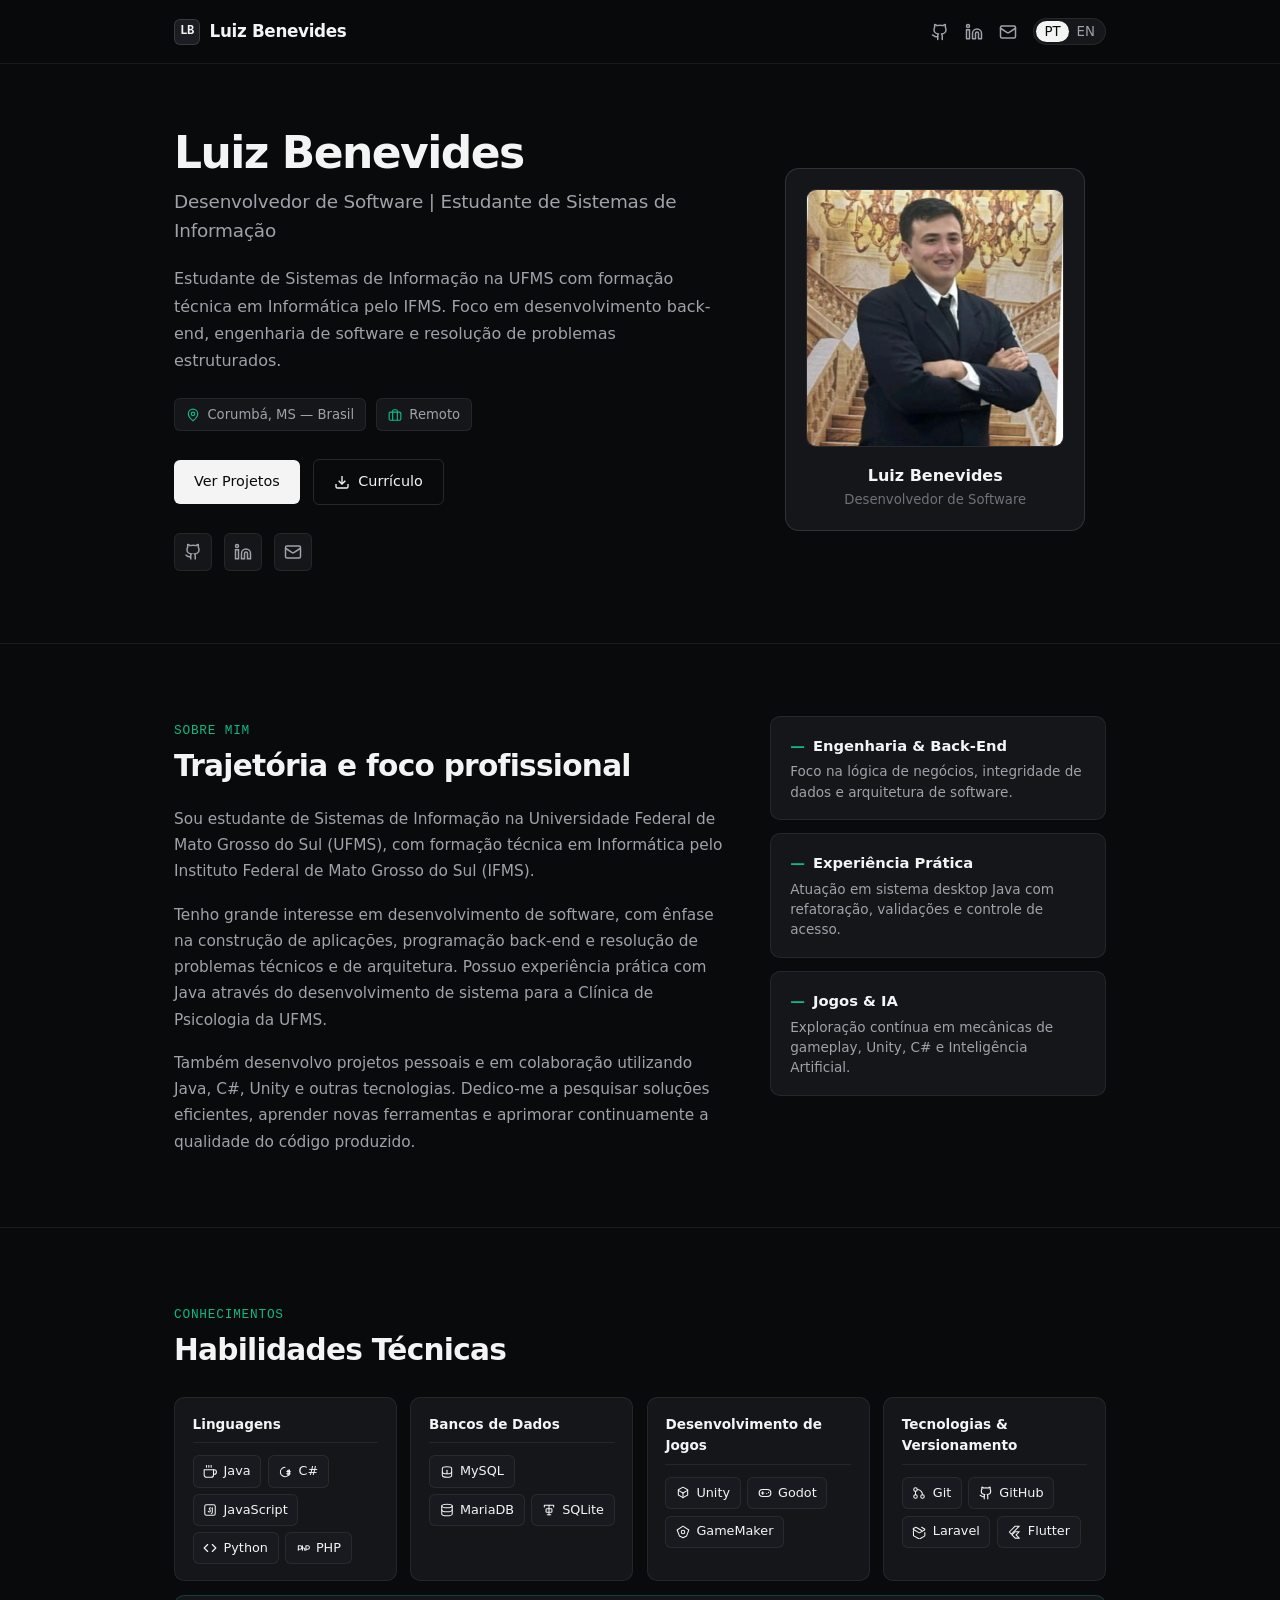
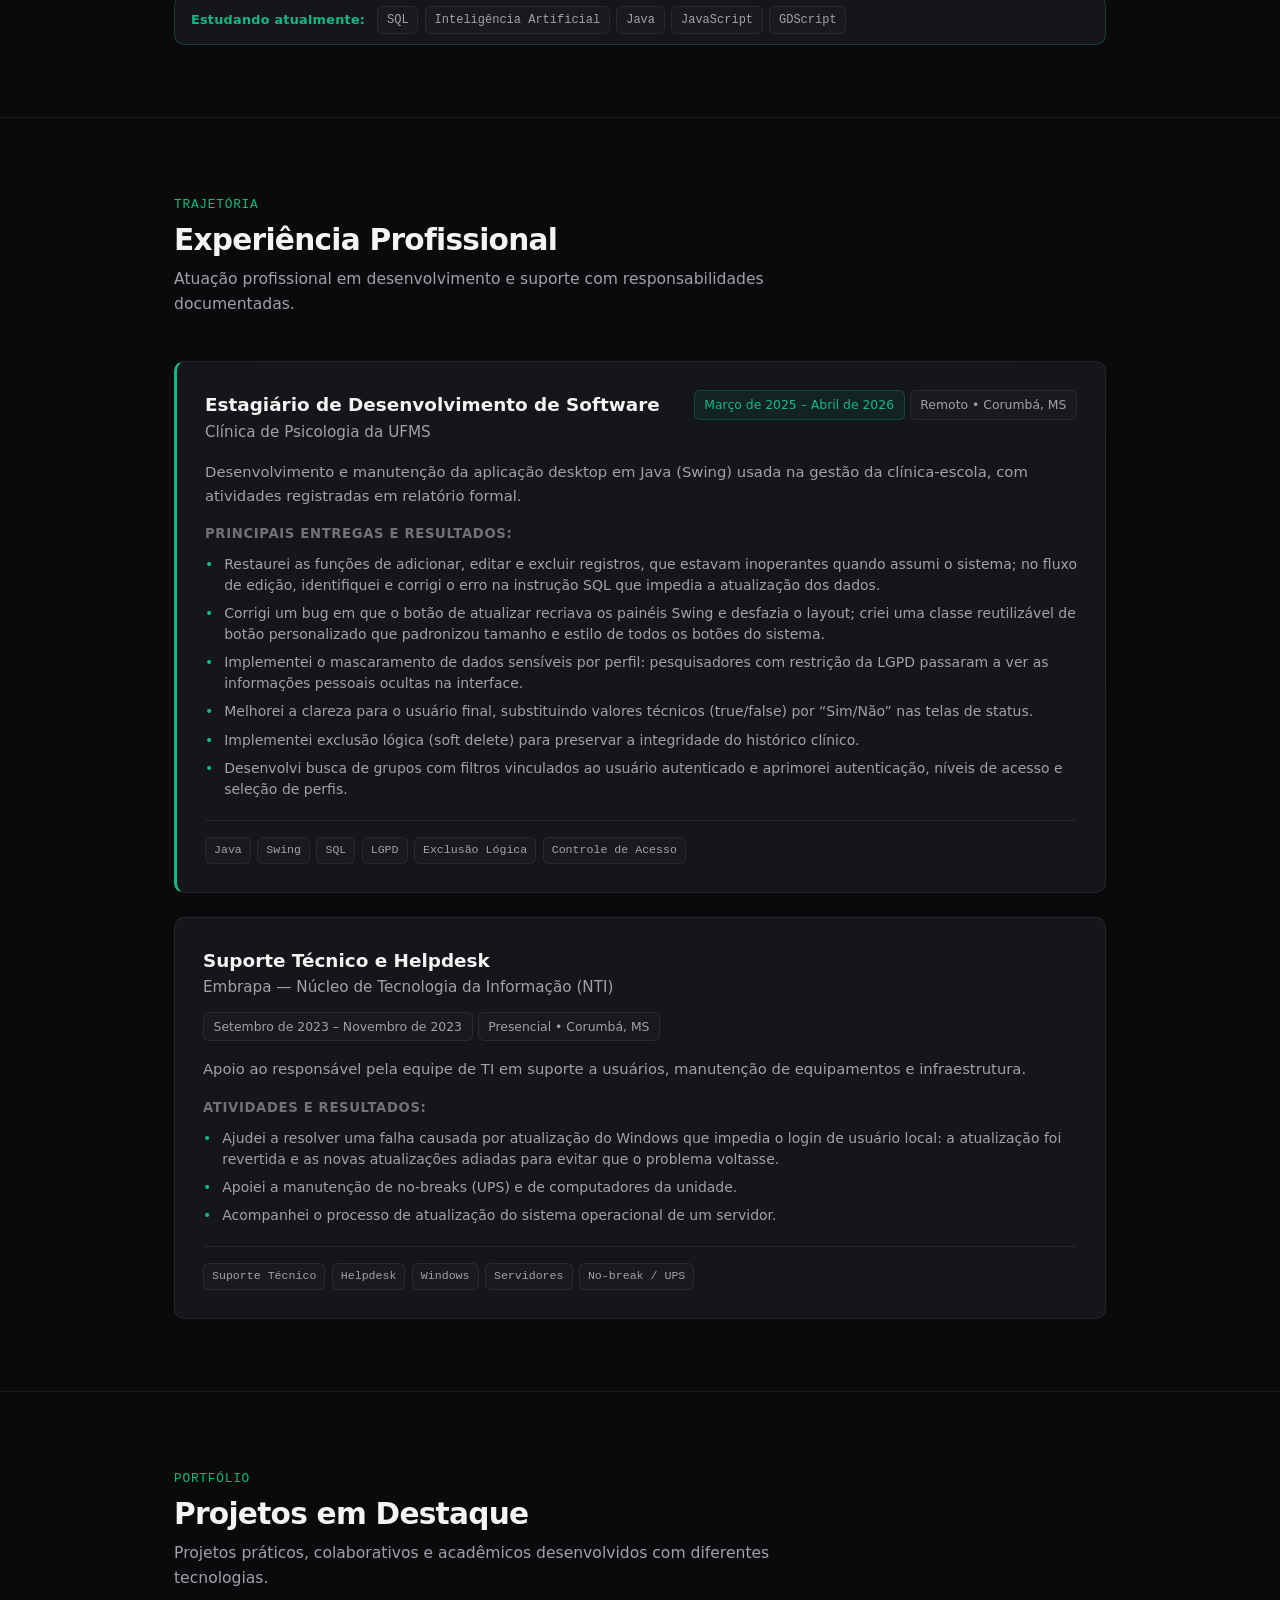
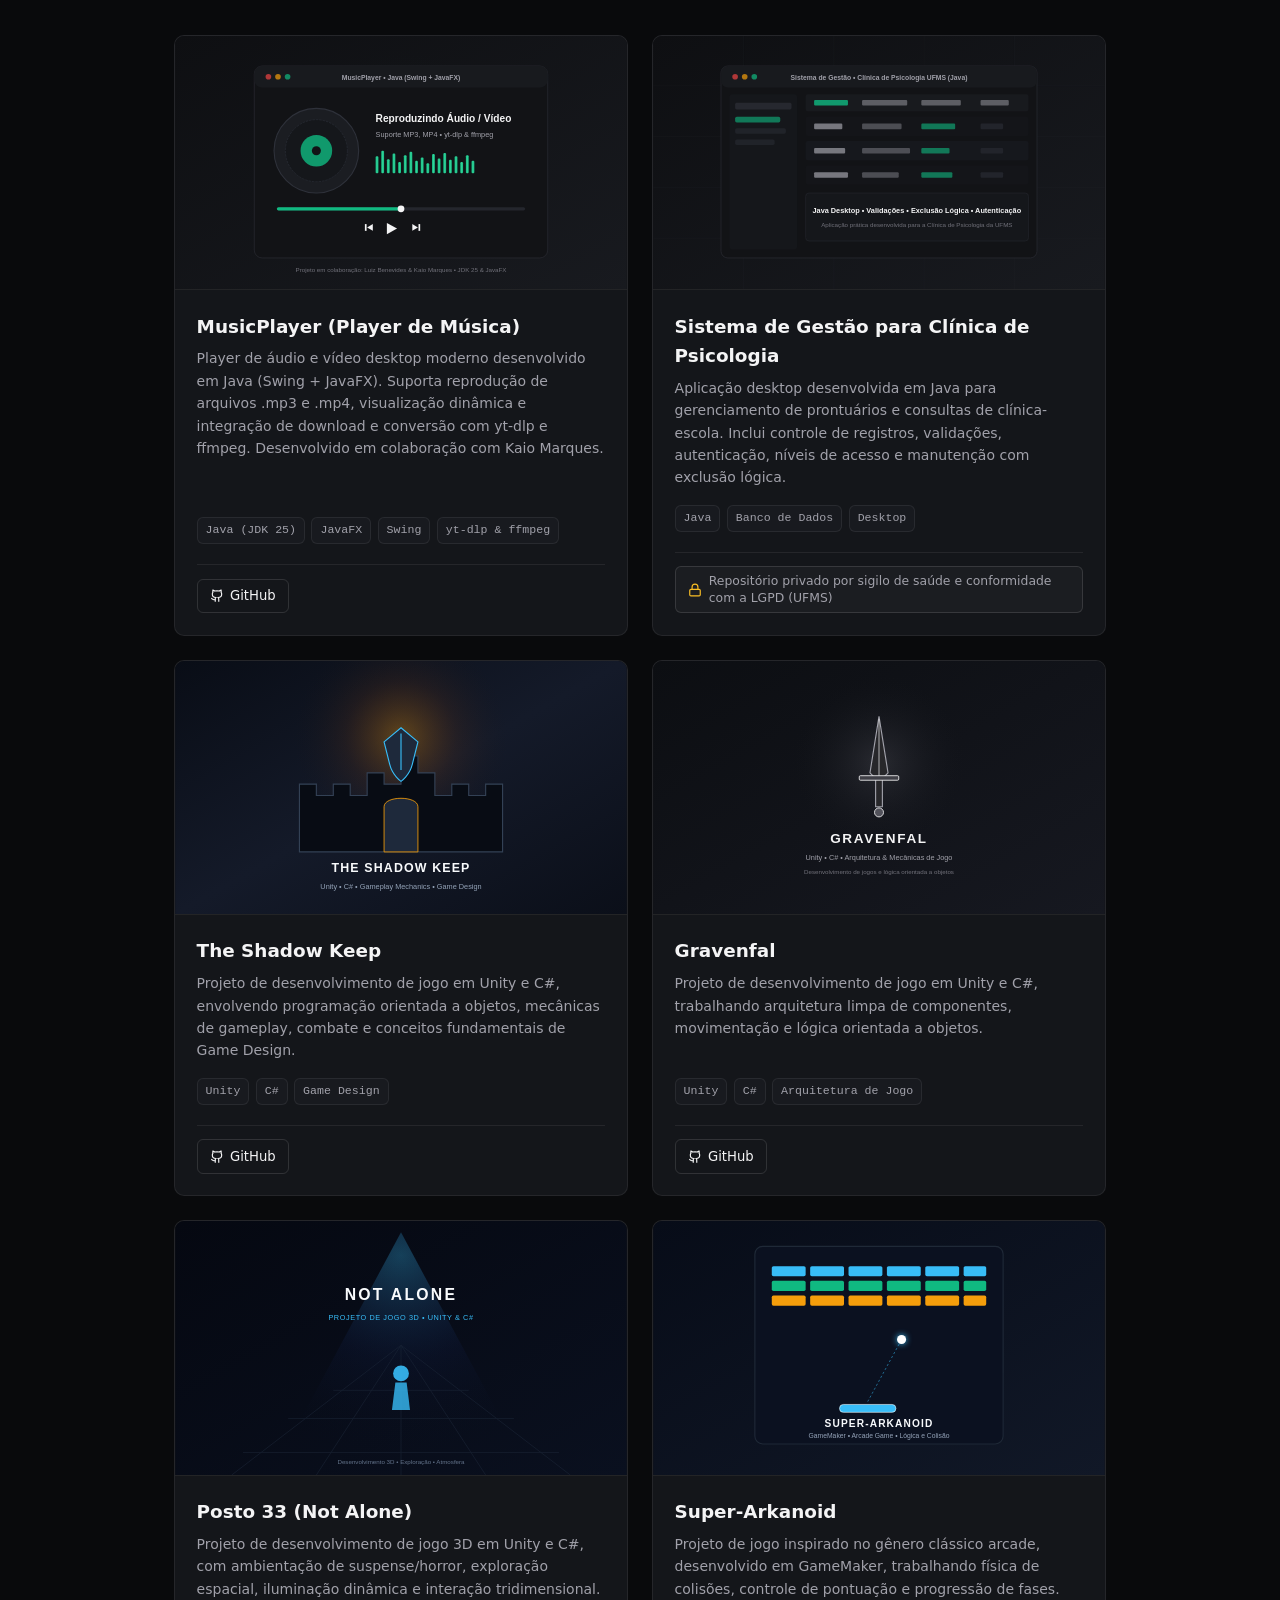
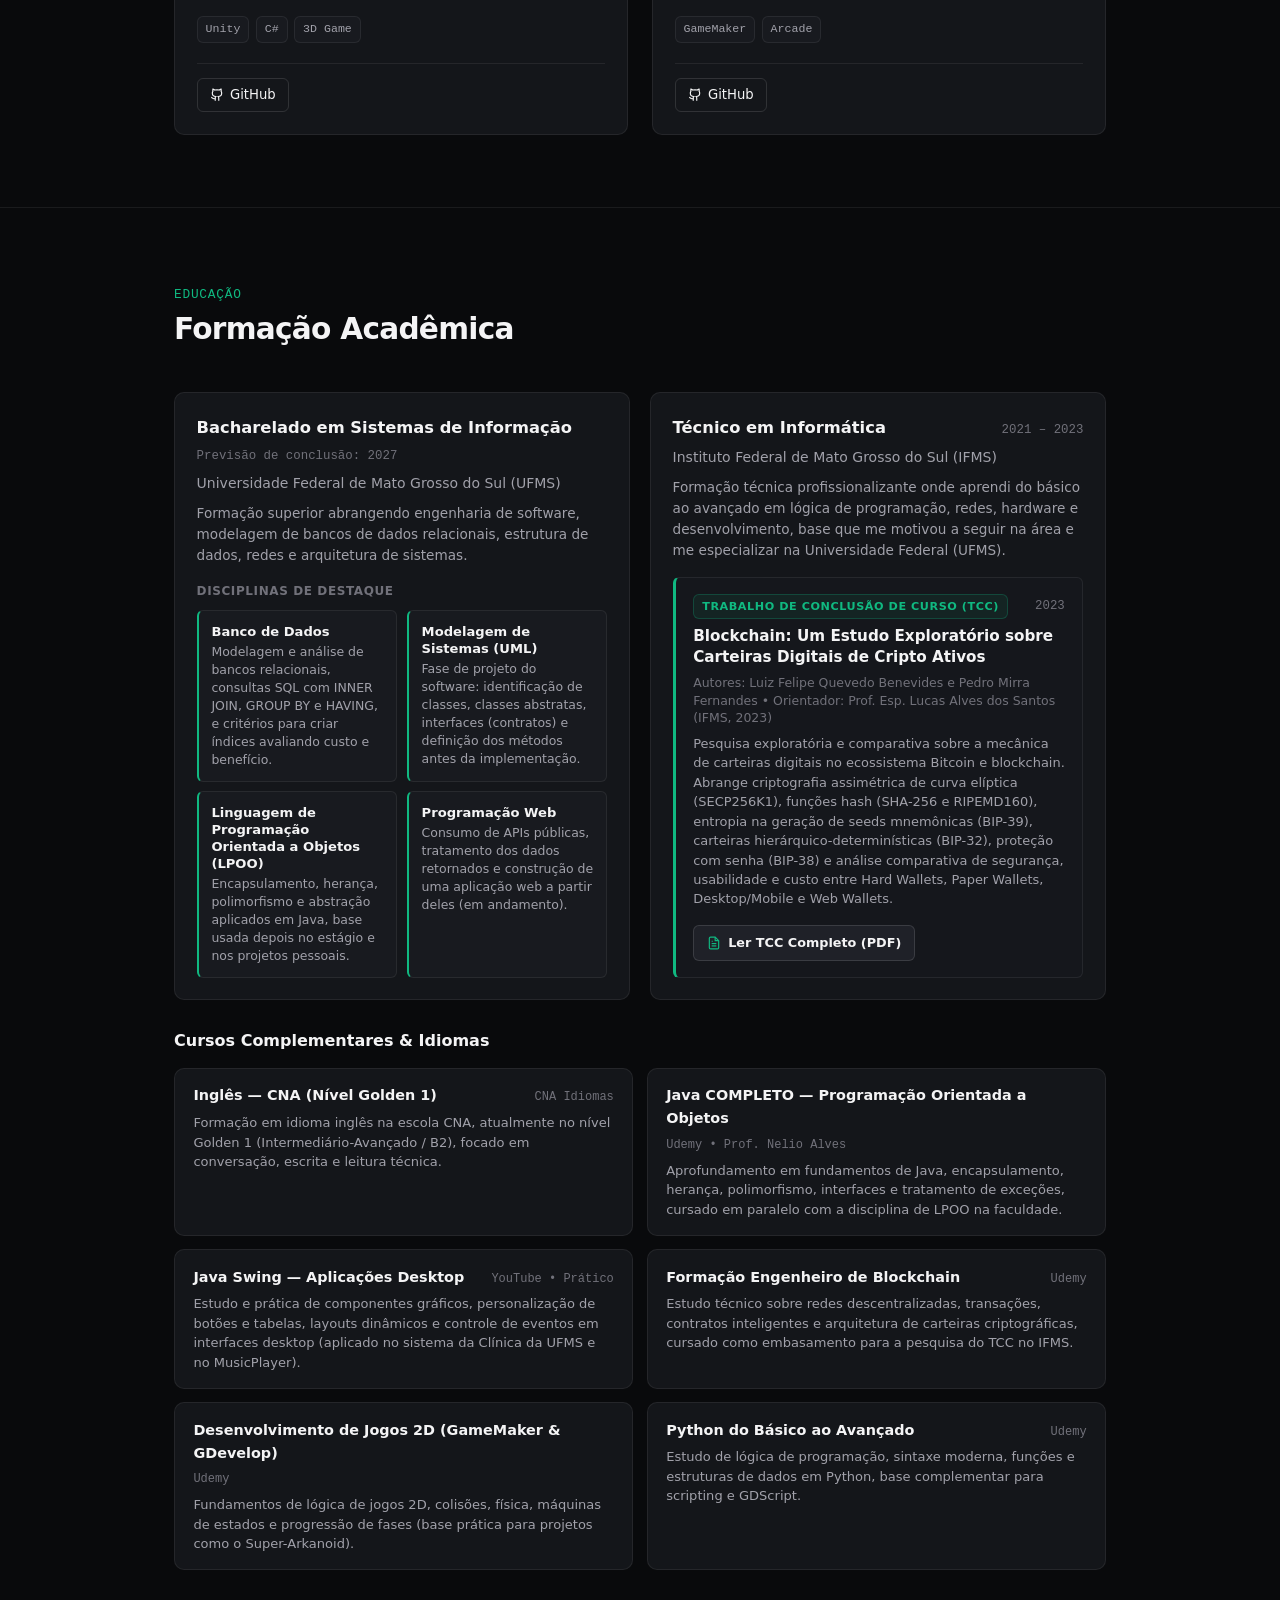
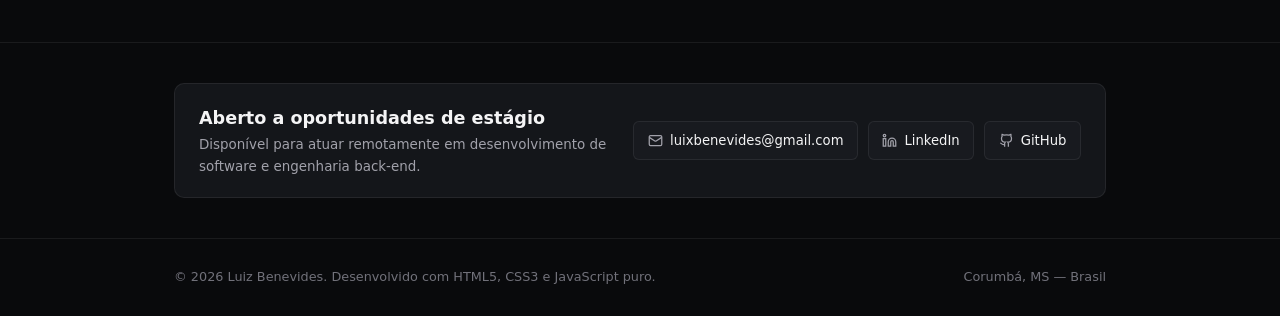
==== commit 972cf99b: "style: refina layout css, compacta habilidades e contato, alinha sobre mim e formacao lado a lado" ====
--- a/index.html
+++ b/index.html
@@ -139,13 +139,12 @@
          ----------------------------------------------------------------------- -->
     <section id="sobre" class="section section-divider">
       <div class="container">
-        <header class="section-header">
-          <span class="section-tag" data-i18n="aboutTag">Sobre mim</span>
-          <h2 class="section-title" data-i18n="aboutTitle">Trajetória e foco profissional</h2>
-        </header>
-
         <div class="about-grid">
           <div class="about-text">
+            <header class="section-header about-header">
+              <span class="section-tag" data-i18n="aboutTag">Sobre mim</span>
+              <h2 class="section-title" data-i18n="aboutTitle">Trajetória e foco profissional</h2>
+            </header>
             <p data-i18n="aboutP1">
               Sou estudante de Sistemas de Informação na Universidade Federal de Mato Grosso do Sul (UFMS), com formação técnica em Informática pelo Instituto Federal de Mato Grosso do Sul (IFMS).
             </p>
@@ -184,50 +183,16 @@
     </section>
 
     <!-- -----------------------------------------------------------------------
-         3. Seção Habilidades Técnicas (Com Ícones em Cada Tecnologia)
+         3. Seção Habilidades Técnicas (Compacta e Equilibrada)
          ----------------------------------------------------------------------- -->
     <section id="habilidades" class="section section-divider">
       <div class="container">
-        <header class="section-header">
+        <header class="section-header skills-header">
           <span class="section-tag" data-i18n="skillsTag">Conhecimentos</span>
           <h2 class="section-title" data-i18n="skillsTitle">Habilidades Técnicas</h2>
-          <p class="section-desc" data-i18n="skillsDesc">
-            Apresentação honesta das tecnologias com as quais possuo estudo e experiência prática, sem métricas arbitrárias.
-          </p>
         </header>
 
         <div class="skills-grid">
-          <!-- Estudando atualmente (atualizar conforme a especialização avança) -->
-          <article class="skill-category-card skill-category-learning">
-            <h3 class="skill-category-title" data-i18n="skillsCatLearning">Estudando Atualmente</h3>
-            <ul class="skill-badges">
-              <li class="skill-badge">
-                <img src="assets/icons/database.svg" alt="" class="skill-icon" aria-hidden="true">
-                <span>SQL</span>
-              </li>
-              <li class="skill-badge">
-                <img src="assets/icons/code.svg" alt="" class="skill-icon" aria-hidden="true">
-                <span data-i18n="skillAI">Inteligência Artificial</span>
-              </li>
-              <li class="skill-badge">
-                <img src="assets/icons/java.svg" alt="" class="skill-icon" aria-hidden="true">
-                <span>Java</span>
-              </li>
-              <li class="skill-badge">
-                <img src="assets/icons/javascript.svg" alt="" class="skill-icon" aria-hidden="true">
-                <span>JavaScript</span>
-              </li>
-              <li class="skill-badge">
-                <img src="assets/icons/code.svg" alt="" class="skill-icon" aria-hidden="true">
-                <span>Python</span>
-              </li>
-              <li class="skill-badge">
-                <img src="assets/icons/gamepad.svg" alt="" class="skill-icon" aria-hidden="true">
-                <span>GDScript (Godot)</span>
-              </li>
-            </ul>
-          </article>
-
           <!-- Linguagens -->
           <article class="skill-category-card">
             <h3 class="skill-category-title" data-i18n="skillsCatLanguages">Linguagens</h3>
@@ -264,23 +229,12 @@
                 <span>MySQL</span>
               </li>
               <li class="skill-badge">
+                <img src="assets/icons/mariadb.svg" alt="" class="skill-icon" aria-hidden="true">
+                <span>MariaDB</span>
+              </li>
+              <li class="skill-badge">
                 <img src="assets/icons/sqlite.svg" alt="" class="skill-icon" aria-hidden="true">
                 <span>SQLite</span>
-              </li>
-            </ul>
-          </article>
-
-          <!-- Ferramentas & Versionamento -->
-          <article class="skill-category-card">
-            <h3 class="skill-category-title" data-i18n="skillsCatTools">Ferramentas &amp; Versionamento</h3>
-            <ul class="skill-badges">
-              <li class="skill-badge">
-                <img src="assets/icons/git.svg" alt="" class="skill-icon" aria-hidden="true">
-                <span>Git</span>
-              </li>
-              <li class="skill-badge">
-                <img src="assets/icons/github.svg" alt="" class="skill-icon" aria-hidden="true">
-                <span>GitHub</span>
               </li>
             </ul>
           </article>
@@ -294,31 +248,51 @@
                 <span>Unity</span>
               </li>
               <li class="skill-badge">
+                <img src="assets/icons/gamepad.svg" alt="" class="skill-icon" aria-hidden="true">
+                <span>Godot</span>
+              </li>
+              <li class="skill-badge">
                 <img src="assets/icons/gamemaker.svg" alt="" class="skill-icon" aria-hidden="true">
                 <span>GameMaker</span>
               </li>
-              <li class="skill-badge">
-                <img src="assets/icons/gamepad.svg" alt="" class="skill-icon" aria-hidden="true">
-                <span>Godot</span>
-              </li>
             </ul>
           </article>
 
-          <!-- Tecnologias Adicionais -->
+          <!-- Tecnologias & Versionamento -->
           <article class="skill-category-card">
-            <h3 class="skill-category-title" data-i18n="skillsCatAdditional">Tecnologias Adicionais</h3>
+            <h3 class="skill-category-title" data-i18n="skillsCatAdditional">Tecnologias &amp; Versionamento</h3>
             <ul class="skill-badges">
+              <li class="skill-badge">
+                <img src="assets/icons/git.svg" alt="" class="skill-icon" aria-hidden="true">
+                <span>Git</span>
+              </li>
+              <li class="skill-badge">
+                <img src="assets/icons/github.svg" alt="" class="skill-icon" aria-hidden="true">
+                <span>GitHub</span>
+              </li>
               <li class="skill-badge">
                 <img src="assets/icons/laravel.svg" alt="" class="skill-icon" aria-hidden="true">
                 <span>Laravel</span>
               </li>
+              <li class="skill-badge">
+                <img src="assets/icons/flutter.svg" alt="" class="skill-icon" aria-hidden="true">
+                <span>Flutter</span>
+              </li>
             </ul>
           </article>
         </div>
 
-        <p class="skills-note" data-i18n="skillsNote">
-          • Tecnologias com experiência prática documentada ou projetos desenvolvidos.
-        </p>
+        <!-- Barra compacta "Estudando Atualmente" -->
+        <div class="learning-strip">
+          <span class="learning-strip-label" data-i18n="skillsCatLearning">Estudando atualmente:</span>
+          <ul class="learning-strip-tags">
+            <li class="learning-pill">SQL</li>
+            <li class="learning-pill" data-i18n="skillAI">Inteligência Artificial</li>
+            <li class="learning-pill">Java</li>
+            <li class="learning-pill">JavaScript</li>
+            <li class="learning-pill">GDScript</li>
+          </ul>
+        </div>
       </div>
     </section>
 
@@ -624,7 +598,7 @@
             </div>
             <p class="edu-institution" data-i18n="eduTecInstitution">Instituto Federal de Mato Grosso do Sul (IFMS)</p>
             <p class="edu-desc" data-i18n="eduTecDesc">
-              Formação técnica profissionalizante com foco em lógica de programação, fundamentos de hardware, desenvolvimento web e suporte computacional.
+              Formação técnica profissionalizante onde aprendi do básico ao avançado em lógica de programação, redes, hardware e desenvolvimento, base que me motivou a seguir na área e ingressar na Universidade Federal (UFMS).
             </p>
 
             <!-- TCC em Destaque no IFMS -->
@@ -653,92 +627,88 @@
         <ul class="courses-list">
           <!-- Inglês CNA -->
           <li class="course-item">
-            <div>
+            <div class="course-item-top">
               <p class="course-name" data-i18n="courseEnglishName">Inglês — CNA (Nível Golden 1)</p>
-              <p class="course-desc" data-i18n="courseEnglishDesc">Formação em idioma inglês na escola CNA, atualmente no nível Golden 1 (Intermediário-Avançado / B2), focado em conversação, escrita e leitura técnica.</p>
-            </div>
-            <span class="course-provider">CNA Idiomas</span>
+              <span class="course-provider">CNA Idiomas</span>
+            </div>
+            <p class="course-desc" data-i18n="courseEnglishDesc">Formação em idioma inglês na escola CNA, atualmente no nível Golden 1 (Intermediário-Avançado / B2), focado em conversação, escrita e leitura técnica.</p>
           </li>
 
           <!-- Java Completo POO Nelio Alves -->
           <li class="course-item">
-            <div>
+            <div class="course-item-top">
               <p class="course-name" data-i18n="courseJavaName">Java COMPLETO — Programação Orientada a Objetos</p>
-              <p class="course-desc" data-i18n="courseJavaDesc">Aprofundamento em fundamentos de Java, encapsulamento, herança, polimorfismo, interfaces e tratamento de exceções, cursado em paralelo com a disciplina de LPOO na faculdade.</p>
-            </div>
-            <span class="course-provider">Udemy • Prof. Nelio Alves</span>
+              <span class="course-provider">Udemy • Prof. Nelio Alves</span>
+            </div>
+            <p class="course-desc" data-i18n="courseJavaDesc">Aprofundamento em fundamentos de Java, encapsulamento, herança, polimorfismo, interfaces e tratamento de exceções, cursado em paralelo com a disciplina de LPOO na faculdade.</p>
           </li>
 
           <!-- Java Swing Desktop -->
           <li class="course-item">
-            <div>
-              <p class="course-name" data-i18n="courseSwingName">Java Swing — Desenvolvimento de Aplicações Desktop</p>
-              <p class="course-desc" data-i18n="courseSwingDesc">Estudo e prática de componentes gráficos, personalização de botões e tabelas, layouts dinâmicos e controle de eventos em interfaces desktop (aplicado no sistema da Clínica da UFMS e no MusicPlayer).</p>
-            </div>
-            <span class="course-provider">YouTube / Desenvolvimento Prático</span>
+            <div class="course-item-top">
+              <p class="course-name" data-i18n="courseSwingName">Java Swing — Aplicações Desktop</p>
+              <span class="course-provider">YouTube • Prático</span>
+            </div>
+            <p class="course-desc" data-i18n="courseSwingDesc">Estudo e prática de componentes gráficos, personalização de botões e tabelas, layouts dinâmicos e controle de eventos (aplicado no sistema da Clínica da UFMS e no MusicPlayer).</p>
           </li>
 
           <!-- Formação Blockchain -->
           <li class="course-item">
-            <div>
+            <div class="course-item-top">
               <p class="course-name" data-i18n="courseBlockchainName">Formação Engenheiro de Blockchain</p>
-              <p class="course-desc" data-i18n="courseBlockchainDesc">Estudo técnico sobre redes descentralizadas, transações, contratos inteligentes e arquitetura de carteiras criptográficas, cursado como embasamento para a pesquisa do TCC no IFMS.</p>
-            </div>
-            <span class="course-provider">Udemy</span>
+              <span class="course-provider">Udemy</span>
+            </div>
+            <p class="course-desc" data-i18n="courseBlockchainDesc">Estudo técnico sobre redes descentralizadas, transações, contratos inteligentes e arquitetura de carteiras criptográficas, cursado como embasamento para a pesquisa do TCC no IFMS.</p>
           </li>
 
           <!-- Jogos 2D GameMaker & GDevelop -->
           <li class="course-item">
-            <div>
-              <p class="course-name" data-i18n="course2dName">Desenvolvimento de Jogos 2D com GameMaker e GDevelop</p>
-              <p class="course-desc" data-i18n="course2dDesc">Fundamentos de lógica de jogos 2D, colisões, física, máquinas de estados e progressão de fases (base prática para projetos como o Super-Arkanoid).</p>
-            </div>
-            <span class="course-provider">Udemy</span>
+            <div class="course-item-top">
+              <p class="course-name" data-i18n="course2dName">Desenvolvimento de Jogos 2D (GameMaker &amp; GDevelop)</p>
+              <span class="course-provider">Udemy</span>
+            </div>
+            <p class="course-desc" data-i18n="course2dDesc">Fundamentos de lógica de jogos 2D, colisões, física, máquinas de estados e progressão de fases (base prática para projetos como o Super-Arkanoid).</p>
           </li>
 
           <!-- Python do Básico ao Avançado -->
           <li class="course-item">
-            <div>
+            <div class="course-item-top">
               <p class="course-name" data-i18n="coursePythonName">Python do Básico ao Avançado</p>
-              <p class="course-desc" data-i18n="coursePythonDesc">Estudo de lógica de programação, sintaxe moderna, funções e estruturas de dados em Python, base complementar para scripting e GDScript.</p>
-            </div>
-            <span class="course-provider">Udemy</span>
+              <span class="course-provider">Udemy</span>
+            </div>
+            <p class="course-desc" data-i18n="coursePythonDesc">Estudo de lógica de programação, sintaxe moderna, funções e estruturas de dados em Python, base complementar para scripting e GDScript.</p>
           </li>
         </ul>
       </div>
     </section>
 
     <!-- -----------------------------------------------------------------------
-         7. Seção Contato (Links Rápidos e Diretos)
+         7. Fechamento Compacto de Contato (Barra Direta)
          ----------------------------------------------------------------------- -->
-    <section id="contato" class="section section-divider">
+    <section id="contato" class="contact-cta-section section-divider">
       <div class="container">
-        <div class="contact-section-inner">
-          <header class="section-header" style="margin-bottom: 1.5rem;">
-            <span class="section-tag" data-i18n="contactTag">Contato</span>
-            <h2 class="section-title" data-i18n="contactTitle">Vamos Conversar</h2>
-            <p class="section-desc" data-i18n="contactDesc">
-              Aberto a oportunidades de estágio e início de carreira na área de tecnologia (remoto).
-            </p>
-          </header>
+        <div class="contact-cta-bar">
+          <div class="contact-cta-text">
+            <h2 class="contact-cta-title" data-i18n="contactTitle">Aberto a oportunidades de estágio</h2>
+            <p class="contact-cta-desc" data-i18n="contactDesc">
+              Disponível para atuar remotamente em desenvolvimento de software e engenharia back-end.
+            </p>
+          </div>
 
           <div class="contact-direct-links">
-            <!-- E-mail Direto (Link rápido mailto, exatamente como GitHub e LinkedIn) -->
             <a href="mailto:luixbenevides@gmail.com" class="contact-direct-link" aria-label="Enviar e-mail para luixbenevides@gmail.com">
               <svg viewBox="0 0 24 24" fill="none" stroke="currentColor" stroke-width="2" aria-hidden="true"><rect width="20" height="16" x="2" y="4" rx="2"></rect><path d="m22 7-8.97 5.7a1.94 1.94 0 0 1-2.06 0L2 7"></path></svg>
               <span>luixbenevides@gmail.com</span>
             </a>
 
-            <!-- GitHub Direto -->
-            <a href="https://github.com/BenevidesLuiz" target="_blank" rel="noopener noreferrer" class="contact-direct-link" aria-label="Perfil do GitHub de Luiz Benevides">
-              <svg viewBox="0 0 24 24" fill="none" stroke="currentColor" stroke-width="2" aria-hidden="true"><path d="M15 22v-4a4.8 4.8 0 0 0-1-3.5c3 0 6-2 6-5.5.08-1.25-.27-2.48-1-3.5.28-1.15.28-2.35 0-3.5 0 0-1 0-3 1.5-2.64-.5-5.36-.5-8 0C6 2 5 2 5 2c-.3 1.15-.3 2.35 0 3.5A5.403 5.403 0 0 0 4 9c0 3.5 3 5.5 6 5.5-.39.49-.68 1.05-.85 1.65-.17.6-.22 1.23-.15 1.85v4"></path><path d="M9 18c-4.51 2-5-2-7-2"></path></svg>
-              <span>GitHub / BenevidesLuiz</span>
-            </a>
-
-            <!-- LinkedIn Direto -->
             <a href="https://www.linkedin.com/in/luiz-felipe-quevedo-benevides-a26a342bb/" target="_blank" rel="noopener noreferrer" class="contact-direct-link" aria-label="Perfil do LinkedIn de Luiz Benevides">
               <svg viewBox="0 0 24 24" fill="none" stroke="currentColor" stroke-width="2" aria-hidden="true"><path d="M16 8a6 6 0 0 1 6 6v7h-4v-7a2 2 0 0 0-2-2 2 2 0 0 0-2 2v7h-4v-7a6 6 0 0 1 6-6z"></path><rect x="2" y="9" width="4" height="12"></rect><circle cx="4" cy="4" r="2"></circle></svg>
               <span>LinkedIn</span>
+            </a>
+
+            <a href="https://github.com/BenevidesLuiz" target="_blank" rel="noopener noreferrer" class="contact-direct-link" aria-label="Perfil do GitHub de Luiz Benevides">
+              <svg viewBox="0 0 24 24" fill="none" stroke="currentColor" stroke-width="2" aria-hidden="true"><path d="M15 22v-4a4.8 4.8 0 0 0-1-3.5c3 0 6-2 6-5.5.08-1.25-.27-2.48-1-3.5.28-1.15.28-2.35 0-3.5 0 0-1 0-3 1.5-2.64-.5-5.36-.5-8 0C6 2 5 2 5 2c-.3 1.15-.3 2.35 0 3.5A5.403 5.403 0 0 0 4 9c0 3.5 3 5.5 6 5.5-.39.49-.68 1.05-.85 1.65-.17.6-.22 1.23-.15 1.85v4"></path><path d="M9 18c-4.51 2-5-2-7-2"></path></svg>
+              <span>GitHub</span>
             </a>
           </div>
         </div>
--- a/css/style.css
+++ b/css/style.css
@@ -498,15 +498,23 @@
 .about-grid {
   display: grid;
   grid-template-columns: 1.25fr 0.75fr;
-  gap: 2.5rem;
+  gap: 2.25rem;
   align-items: start;
 }
 
+.about-header {
+  margin-bottom: 1.35rem;
+}
+
 .about-text p {
   color: var(--text-secondary);
-  font-size: 0.975rem;
-  line-height: 1.75;
-  margin-bottom: 1.25rem;
+  font-size: 0.96rem;
+  line-height: 1.7;
+  margin-bottom: 1.1rem;
+}
+
+.about-text p:last-child {
+  margin-bottom: 0;
 }
 
 .about-text p strong {
@@ -516,14 +524,14 @@
 .about-highlights {
   display: flex;
   flex-direction: column;
-  gap: 1rem;
+  gap: 0.85rem;
 }
 
 .highlight-box {
   background-color: var(--bg-card);
   border: 1px solid var(--border-subtle);
   border-radius: var(--radius-md);
-  padding: 1.25rem;
+  padding: 1.05rem 1.2rem;
   transition: border-color var(--transition-fast);
 }
 
@@ -532,10 +540,10 @@
 }
 
 .highlight-title {
-  font-size: 0.95rem;
-  font-weight: 600;
-  color: var(--text-primary);
-  margin-bottom: 0.35rem;
+  font-size: 0.92rem;
+  font-weight: 600;
+  color: var(--text-primary);
+  margin-bottom: 0.25rem;
   display: flex;
   align-items: center;
   gap: 0.5rem;
@@ -547,25 +555,29 @@
 }
 
 .highlight-desc {
-  font-size: 0.875rem;
-  color: var(--text-secondary);
-  line-height: 1.55;
+  font-size: 0.85rem;
+  color: var(--text-secondary);
+  line-height: 1.5;
 }
 
 /* --------------------------------------------------------------------------
-   8. Seção Habilidades Técnicas (Com Ícones em Cada Tecnologia)
+   8. Seção Habilidades Técnicas (Compacta e Equilibrada)
    -------------------------------------------------------------------------- */
+.skills-header {
+  margin-bottom: 1.75rem;
+}
+
 .skills-grid {
   display: grid;
-  grid-template-columns: repeat(auto-fit, minmax(280px, 1fr));
-  gap: 1.25rem;
+  grid-template-columns: repeat(4, 1fr);
+  gap: 0.85rem;
 }
 
 .skill-category-card {
   background-color: var(--bg-card);
   border: 1px solid var(--border-subtle);
   border-radius: var(--radius-md);
-  padding: 1.35rem;
+  padding: 1rem 1.1rem;
   display: flex;
   flex-direction: column;
   transition: border-color var(--transition-fast);
@@ -576,30 +588,30 @@
 }
 
 .skill-category-title {
-  font-size: 0.95rem;
-  font-weight: 600;
-  color: var(--text-primary);
-  margin-bottom: 1rem;
-  padding-bottom: 0.6rem;
+  font-size: 0.85rem;
+  font-weight: 600;
+  color: var(--text-primary);
+  margin-bottom: 0.75rem;
+  padding-bottom: 0.45rem;
   border-bottom: 1px solid var(--border-subtle);
 }
 
 .skill-badges {
   display: flex;
   flex-wrap: wrap;
-  gap: 0.5rem;
+  gap: 0.4rem;
 }
 
 .skill-badge {
   display: inline-flex;
   align-items: center;
-  gap: 0.5rem;
-  padding: 0.4rem 0.75rem;
+  gap: 0.4rem;
+  padding: 0.3rem 0.6rem;
   border-radius: var(--radius-sm);
   background-color: #181a1f;
   border: 1px solid var(--border-subtle);
   color: var(--text-primary);
-  font-size: 0.85rem;
+  font-size: 0.8rem;
   font-weight: 500;
   transition: all var(--transition-fast);
 }
@@ -611,16 +623,46 @@
 
 /* Failsafe para ícones SVG sempre brancos e nítidos */
 .skill-icon {
-  width: 16px;
-  height: 16px;
+  width: 14px;
+  height: 14px;
   flex-shrink: 0;
   filter: brightness(0) invert(0.95);
 }
 
-.skills-note {
-  margin-top: 1.75rem;
-  font-size: 0.825rem;
-  color: var(--text-muted);
+/* Barra compacta "Estudando Atualmente" */
+.learning-strip {
+  margin-top: 0.85rem;
+  padding: 0.65rem 1rem;
+  background-color: var(--bg-card);
+  border: 1px solid var(--accent-tech-border);
+  border-radius: var(--radius-md);
+  display: flex;
+  align-items: center;
+  flex-wrap: wrap;
+  gap: 0.5rem 0.75rem;
+}
+
+.learning-strip-label {
+  font-size: 0.8rem;
+  font-weight: 600;
+  color: var(--accent-tech);
+  letter-spacing: 0.02em;
+}
+
+.learning-strip-tags {
+  display: flex;
+  flex-wrap: wrap;
+  gap: 0.4rem;
+}
+
+.learning-pill {
+  font-family: var(--font-mono);
+  font-size: 0.75rem;
+  padding: 0.2rem 0.55rem;
+  border-radius: var(--radius-sm);
+  background-color: #181a1f;
+  border: 1px solid var(--border-subtle);
+  color: var(--text-secondary);
 }
 
 /* --------------------------------------------------------------------------
@@ -882,12 +924,13 @@
 }
 
 /* --------------------------------------------------------------------------
-   11. Seção Formação Acadêmica (Clean & Direta)
+   11. Seção Formação Acadêmica (Boxes Lado a Lado & Compactos)
    -------------------------------------------------------------------------- */
 .education-list {
-  display: flex;
-  flex-direction: column;
+  display: grid;
+  grid-template-columns: 1fr 1fr;
   gap: 1.25rem;
+  align-items: stretch;
 }
 
 .education-item {
@@ -895,6 +938,8 @@
   border: 1px solid var(--border-subtle);
   border-radius: var(--radius-md);
   padding: 1.35rem;
+  display: flex;
+  flex-direction: column;
   transition: border-color var(--transition-fast);
 }
 
@@ -907,55 +952,55 @@
   justify-content: space-between;
   align-items: baseline;
   flex-wrap: wrap;
-  gap: 0.5rem;
-  margin-bottom: 0.35rem;
+  gap: 0.4rem;
+  margin-bottom: 0.3rem;
 }
 
 .edu-degree {
-  font-size: 1.05rem;
+  font-size: 1.02rem;
   font-weight: 600;
   color: var(--text-primary);
 }
 
 .edu-period-tag {
-  font-size: 0.8rem;
+  font-size: 0.775rem;
   color: var(--text-muted);
   font-family: var(--font-mono);
 }
 
 .edu-institution {
-  font-size: 0.9rem;
-  color: var(--text-secondary);
-  margin-bottom: 0.6rem;
+  font-size: 0.875rem;
+  color: var(--text-secondary);
+  margin-bottom: 0.55rem;
 }
 
 .edu-desc {
-  font-size: 0.875rem;
+  font-size: 0.85rem;
   color: var(--text-secondary);
   line-height: 1.55;
 }
 
 /* Disciplinas de destaque */
 .edu-subjects-title {
-  font-size: 0.8rem;
+  font-size: 0.75rem;
   font-weight: 600;
   text-transform: uppercase;
   letter-spacing: 0.05em;
   color: var(--text-muted);
-  margin: 1.1rem 0 0.6rem;
+  margin: 1rem 0 0.55rem;
 }
 
 .edu-subjects {
   display: grid;
-  grid-template-columns: repeat(auto-fit, minmax(260px, 1fr));
-  gap: 0.75rem;
+  grid-template-columns: 1fr 1fr;
+  gap: 0.6rem;
 }
 
 .edu-subject {
   display: flex;
   flex-direction: column;
-  gap: 0.3rem;
-  padding: 0.85rem 1rem;
+  gap: 0.2rem;
+  padding: 0.7rem 0.8rem;
   border-radius: var(--radius-sm);
   background-color: #181a1f;
   border: 1px solid var(--border-subtle);
@@ -963,38 +1008,37 @@
 }
 
 .edu-subject strong {
-  font-size: 0.9rem;
-  font-weight: 600;
-  color: var(--text-primary);
+  font-size: 0.82rem;
+  font-weight: 600;
+  color: var(--text-primary);
+  line-height: 1.3;
 }
 
 .edu-subject span {
-  font-size: 0.835rem;
-  color: var(--text-secondary);
-  line-height: 1.5;
-}
-
-/* Cursos complementares */
+  font-size: 0.78rem;
+  color: var(--text-secondary);
+  line-height: 1.45;
+}
+
+/* Cursos complementares em Grid de 2 Colunas */
 .courses-heading {
-  font-size: 1.05rem;
-  font-weight: 600;
-  color: var(--text-primary);
-  margin: 2rem 0 1rem;
+  font-size: 1rem;
+  font-weight: 600;
+  color: var(--text-primary);
+  margin: 1.75rem 0 0.9rem;
 }
 
 .courses-list {
+  display: grid;
+  grid-template-columns: repeat(2, 1fr);
+  gap: 0.85rem;
+}
+
+.course-item {
   display: flex;
   flex-direction: column;
-  gap: 0.75rem;
-}
-
-.course-item {
-  display: flex;
-  justify-content: space-between;
-  align-items: flex-start;
-  flex-wrap: wrap;
-  gap: 0.5rem 1rem;
-  padding: 1rem 1.35rem;
+  gap: 0.35rem;
+  padding: 0.95rem 1.15rem;
   background-color: var(--bg-card);
   border: 1px solid var(--border-subtle);
   border-radius: var(--radius-md);
@@ -1005,20 +1049,28 @@
   border-color: var(--border-card);
 }
 
+.course-item-top {
+  display: flex;
+  justify-content: space-between;
+  align-items: baseline;
+  flex-wrap: wrap;
+  gap: 0.35rem 0.75rem;
+}
+
 .course-name {
-  font-size: 0.95rem;
+  font-size: 0.9rem;
   font-weight: 600;
   color: var(--text-primary);
 }
 
 .course-desc {
-  font-size: 0.85rem;
-  color: var(--text-secondary);
-  margin-top: 0.2rem;
+  font-size: 0.815rem;
+  color: var(--text-secondary);
+  line-height: 1.5;
 }
 
 .course-provider {
-  font-size: 0.8rem;
+  font-size: 0.75rem;
   color: var(--text-muted);
   font-family: var(--font-mono);
   white-space: nowrap;
@@ -1026,15 +1078,16 @@
 
 /* TCC em Destaque */
 .tcc-highlight-card {
-  margin-top: 1.25rem;
-  padding: 1.25rem 1.35rem;
+  margin-top: 1rem;
+  padding: 1rem 1.1rem;
   background-color: #15171c;
   border: 1px solid var(--border-subtle);
   border-left: 3px solid var(--accent-tech);
   border-radius: var(--radius-sm);
   display: flex;
   flex-direction: column;
-  gap: 0.6rem;
+  gap: 0.45rem;
+  flex-grow: 1;
   transition: border-color var(--transition-fast);
 }
 
@@ -1054,40 +1107,40 @@
   display: inline-flex;
   align-items: center;
   gap: 0.4rem;
-  font-size: 0.75rem;
+  font-size: 0.7rem;
   font-weight: 600;
   text-transform: uppercase;
   letter-spacing: 0.05em;
   color: var(--accent-tech);
   background-color: var(--accent-tech-bg);
   border: 1px solid var(--accent-tech-border);
-  padding: 0.2rem 0.55rem;
+  padding: 0.15rem 0.5rem;
   border-radius: var(--radius-sm);
 }
 
 .tcc-year {
   font-family: var(--font-mono);
-  font-size: 0.8rem;
+  font-size: 0.775rem;
   color: var(--text-muted);
 }
 
 .tcc-title {
-  font-size: 1.05rem;
+  font-size: 0.95rem;
   font-weight: 700;
   color: var(--text-primary);
+  line-height: 1.35;
+}
+
+.tcc-meta {
+  font-size: 0.78rem;
+  color: var(--text-muted);
   line-height: 1.4;
 }
 
-.tcc-meta {
-  font-size: 0.825rem;
-  color: var(--text-muted);
-  line-height: 1.45;
-}
-
 .tcc-desc {
-  font-size: 0.865rem;
-  color: var(--text-secondary);
-  line-height: 1.6;
+  font-size: 0.81rem;
+  color: var(--text-secondary);
+  line-height: 1.5;
 }
 
 .tcc-actions {
@@ -1095,16 +1148,17 @@
   align-items: center;
   flex-wrap: wrap;
   gap: 0.75rem;
-  margin-top: 0.4rem;
+  margin-top: auto;
+  padding-top: 0.35rem;
 }
 
 .tcc-btn {
   display: inline-flex;
   align-items: center;
-  gap: 0.5rem;
-  padding: 0.45rem 0.9rem;
-  border-radius: var(--radius-sm);
-  font-size: 0.825rem;
+  gap: 0.45rem;
+  padding: 0.4rem 0.8rem;
+  border-radius: var(--radius-sm);
+  font-size: 0.8rem;
   font-weight: 600;
   background-color: #1f2128;
   border: 1px solid var(--border-card);
@@ -1120,43 +1174,64 @@
 }
 
 .tcc-btn svg {
-  width: 15px;
-  height: 15px;
+  width: 14px;
+  height: 14px;
   color: var(--accent-tech);
 }
 
-/* Card "Estudando Atualmente" com destaque sutil */
-.skill-category-learning {
-  border-color: var(--accent-tech-border);
-}
-
 /* --------------------------------------------------------------------------
-   12. Seção Contato (Clean, Integrada, Direta com Links Rápidos)
+   12. Barra Compacta de Fechamento (Contato Direto)
    -------------------------------------------------------------------------- */
-.contact-section-inner {
+.contact-cta-section {
+  padding-top: 2.5rem;
+  padding-bottom: 2.5rem;
+}
+
+.contact-cta-bar {
   background-color: var(--bg-card);
   border: 1px solid var(--border-subtle);
   border-radius: var(--radius-md);
-  padding: 2rem;
+  padding: 1.25rem 1.5rem;
+  display: flex;
+  justify-content: space-between;
+  align-items: center;
+  flex-wrap: wrap;
+  gap: 1.25rem;
+}
+
+.contact-cta-text {
+  flex: 1 1 320px;
+}
+
+.contact-cta-title {
+  font-size: 1.1rem;
+  font-weight: 700;
+  color: var(--text-primary);
+  margin-bottom: 0.15rem;
+}
+
+.contact-cta-desc {
+  font-size: 0.84rem;
+  color: var(--text-secondary);
 }
 
 .contact-direct-links {
   display: flex;
   flex-wrap: wrap;
-  gap: 1.25rem;
-  margin-top: 1.5rem;
+  flex-shrink: 0;
+  gap: 0.6rem;
 }
 
 .contact-direct-link {
   display: inline-flex;
   align-items: center;
-  gap: 0.6rem;
-  padding: 0.65rem 1rem;
+  gap: 0.45rem;
+  padding: 0.5rem 0.85rem;
   border-radius: var(--radius-sm);
   background-color: #181a1f;
   border: 1px solid var(--border-subtle);
   color: var(--text-primary);
-  font-size: 0.9rem;
+  font-size: 0.825rem;
   font-weight: 500;
   transition: all var(--transition-fast);
 }
@@ -1167,8 +1242,8 @@
 }
 
 .contact-direct-link svg {
-  width: 18px;
-  height: 18px;
+  width: 15px;
+  height: 15px;
   color: var(--text-secondary);
 }
 
@@ -1181,8 +1256,8 @@
    -------------------------------------------------------------------------- */
 .site-footer {
   border-top: 1px solid var(--border-subtle);
-  padding-top: 2.5rem;
-  padding-bottom: 2.5rem;
+  padding-top: 1.75rem;
+  padding-bottom: 1.75rem;
   margin-top: auto;
 }
 
@@ -1192,7 +1267,7 @@
   align-items: center;
   flex-wrap: wrap;
   gap: 1rem;
-  font-size: 0.825rem;
+  font-size: 0.8rem;
   color: var(--text-muted);
 }
 
@@ -1223,6 +1298,18 @@
     gap: 2rem;
   }
 
+  .skills-grid {
+    grid-template-columns: repeat(2, 1fr);
+  }
+
+  .education-list {
+    grid-template-columns: 1fr;
+  }
+
+  .courses-list {
+    grid-template-columns: 1fr;
+  }
+
   .hero-title {
     font-size: 2.25rem;
   }
@@ -1230,20 +1317,29 @@
 
 @media (max-width: 600px) {
   .section {
-    padding-top: 3.5rem;
-    padding-bottom: 3.5rem;
+    padding-top: 3rem;
+    padding-bottom: 3rem;
   }
 
   .hero-title {
     font-size: 2rem;
   }
 
+  .skills-grid {
+    grid-template-columns: 1fr;
+  }
+
+  .edu-subjects {
+    grid-template-columns: 1fr;
+  }
+
   .projects-grid {
     grid-template-columns: 1fr;
   }
 
   .contact-direct-links {
     flex-direction: column;
+    width: 100%;
   }
 
   .contact-direct-link {
